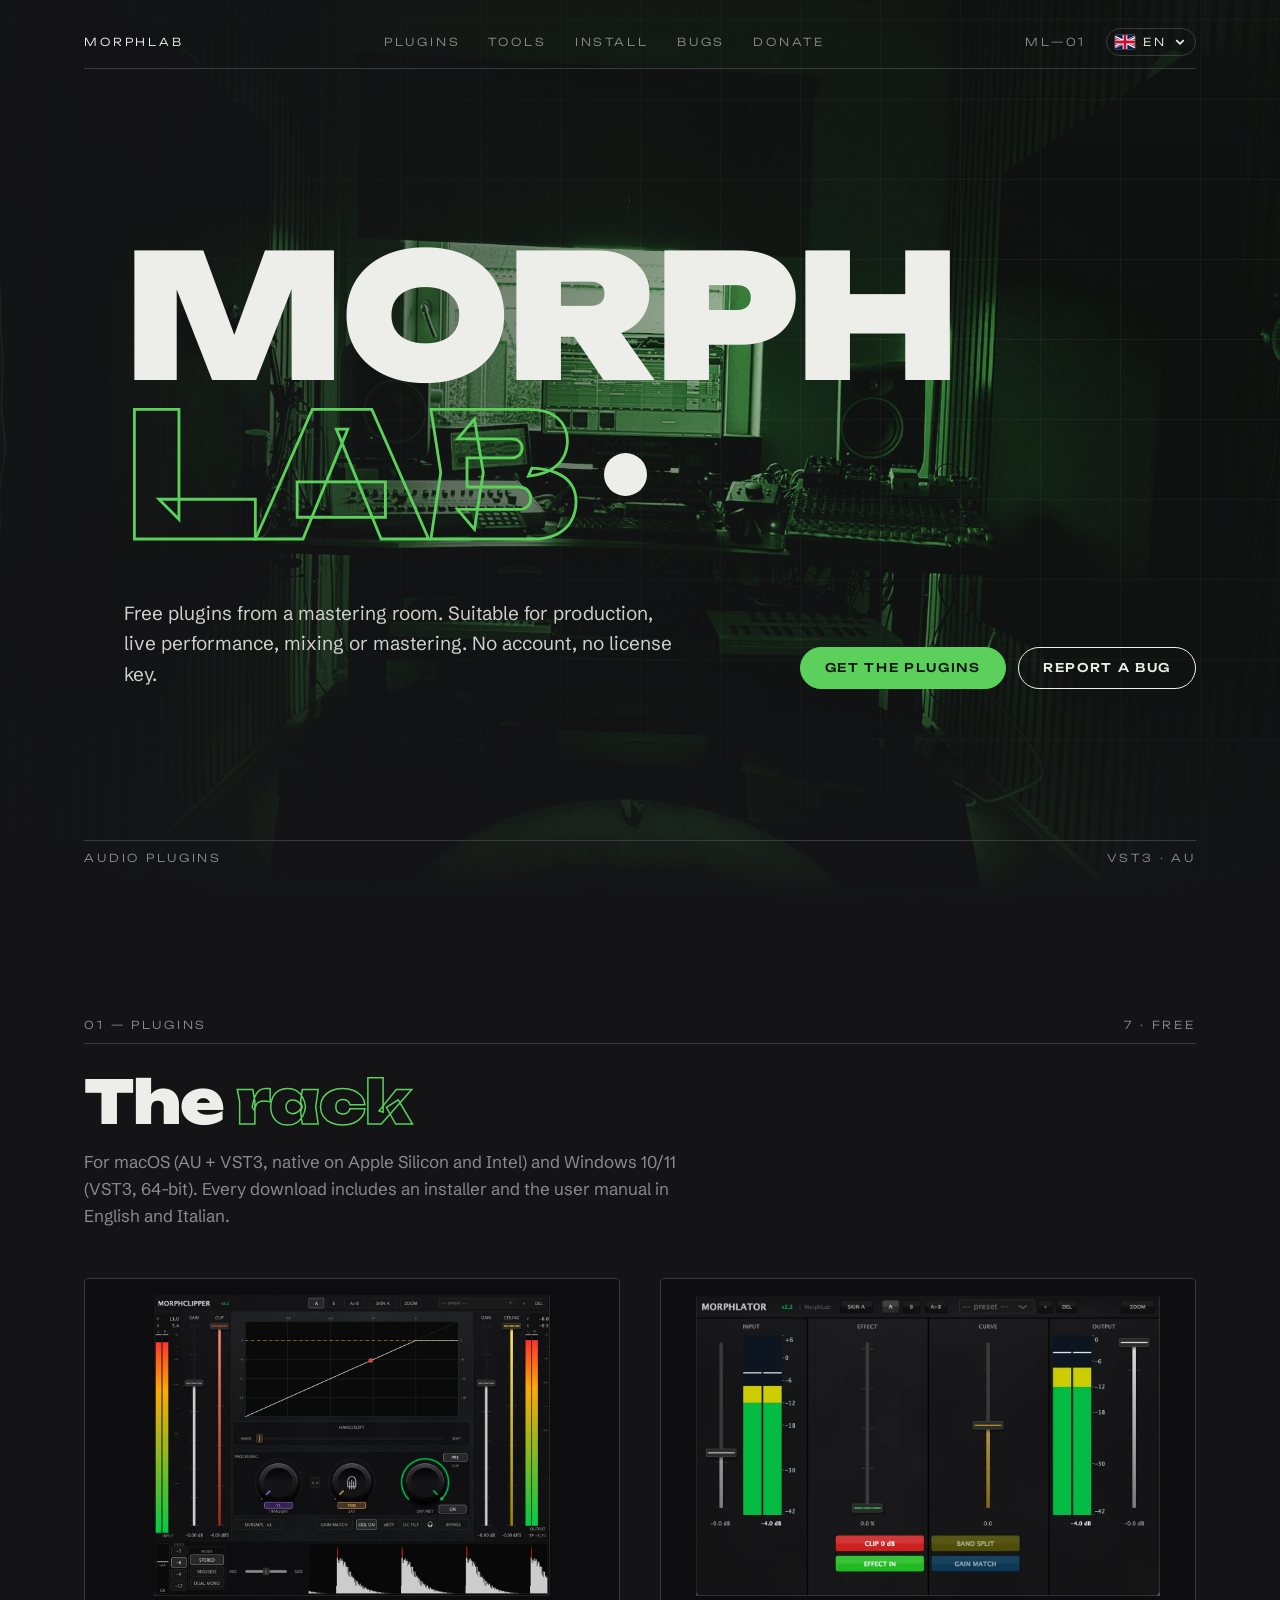
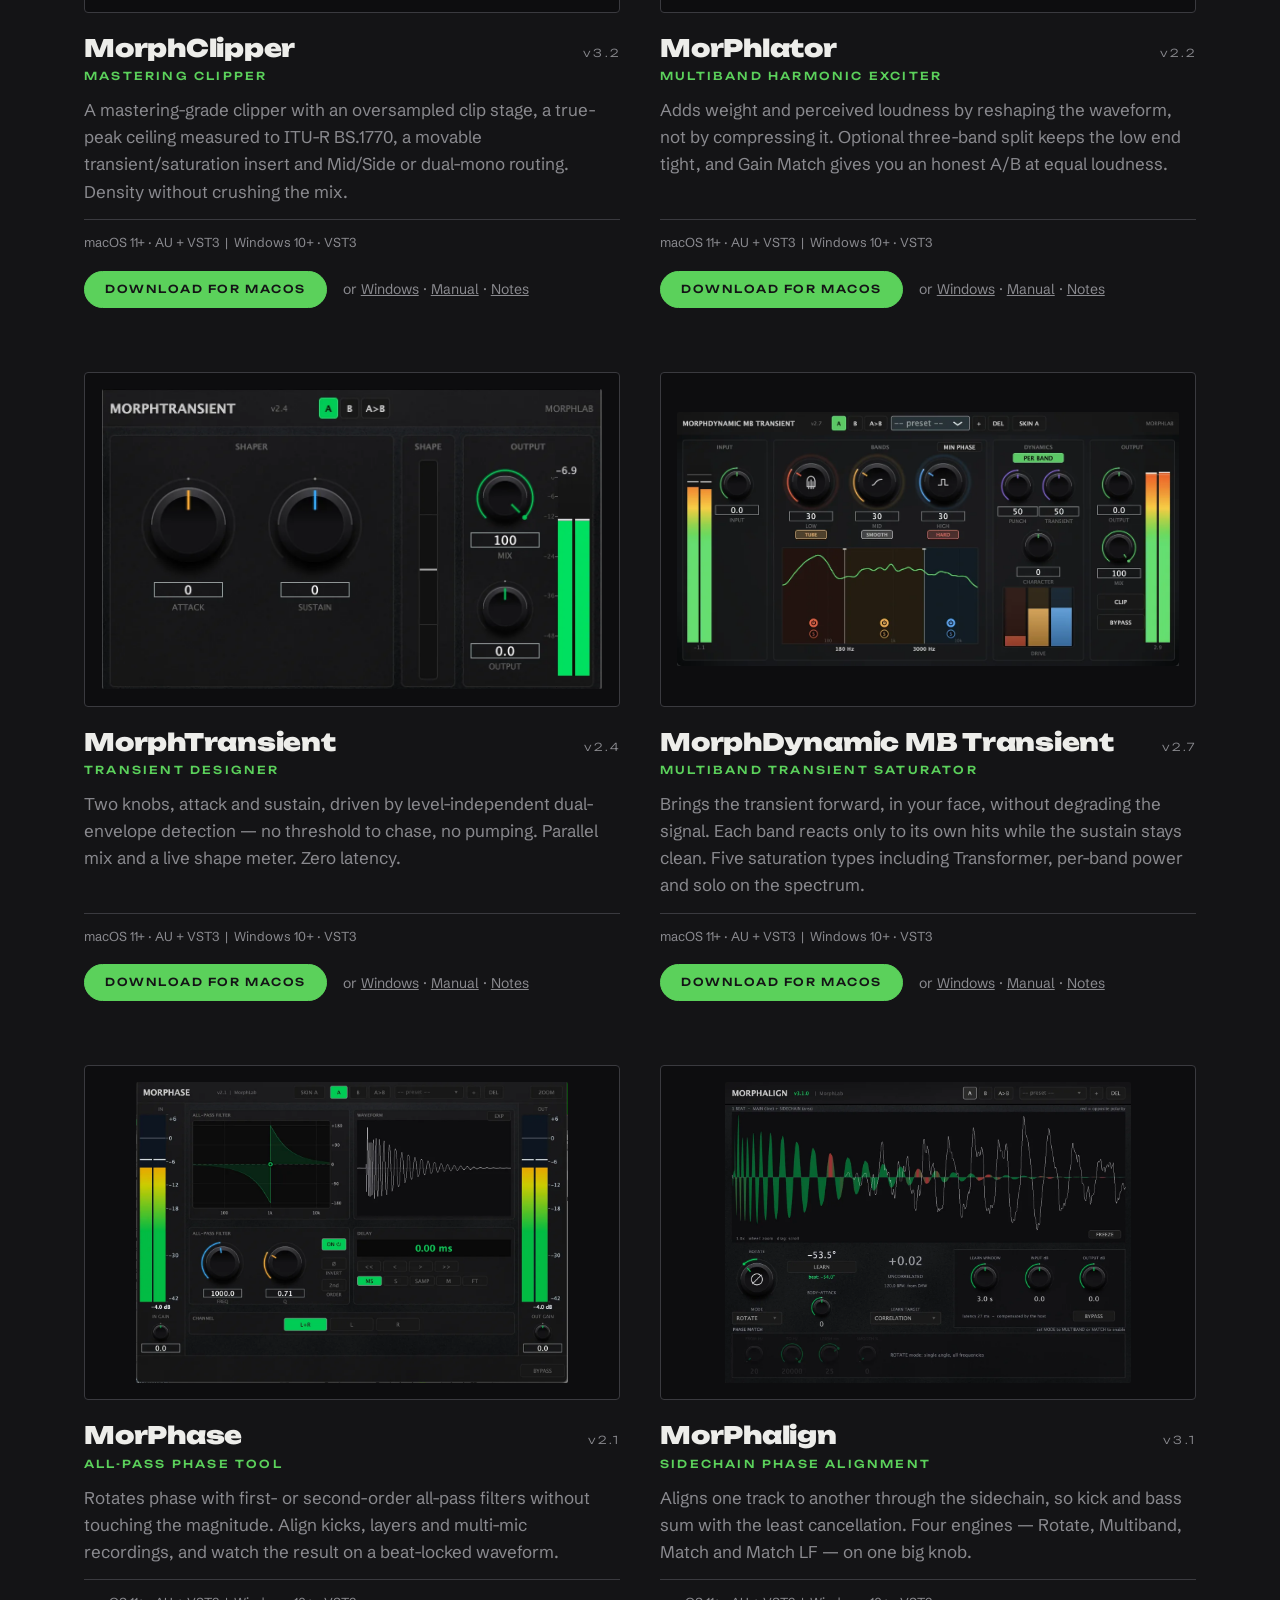
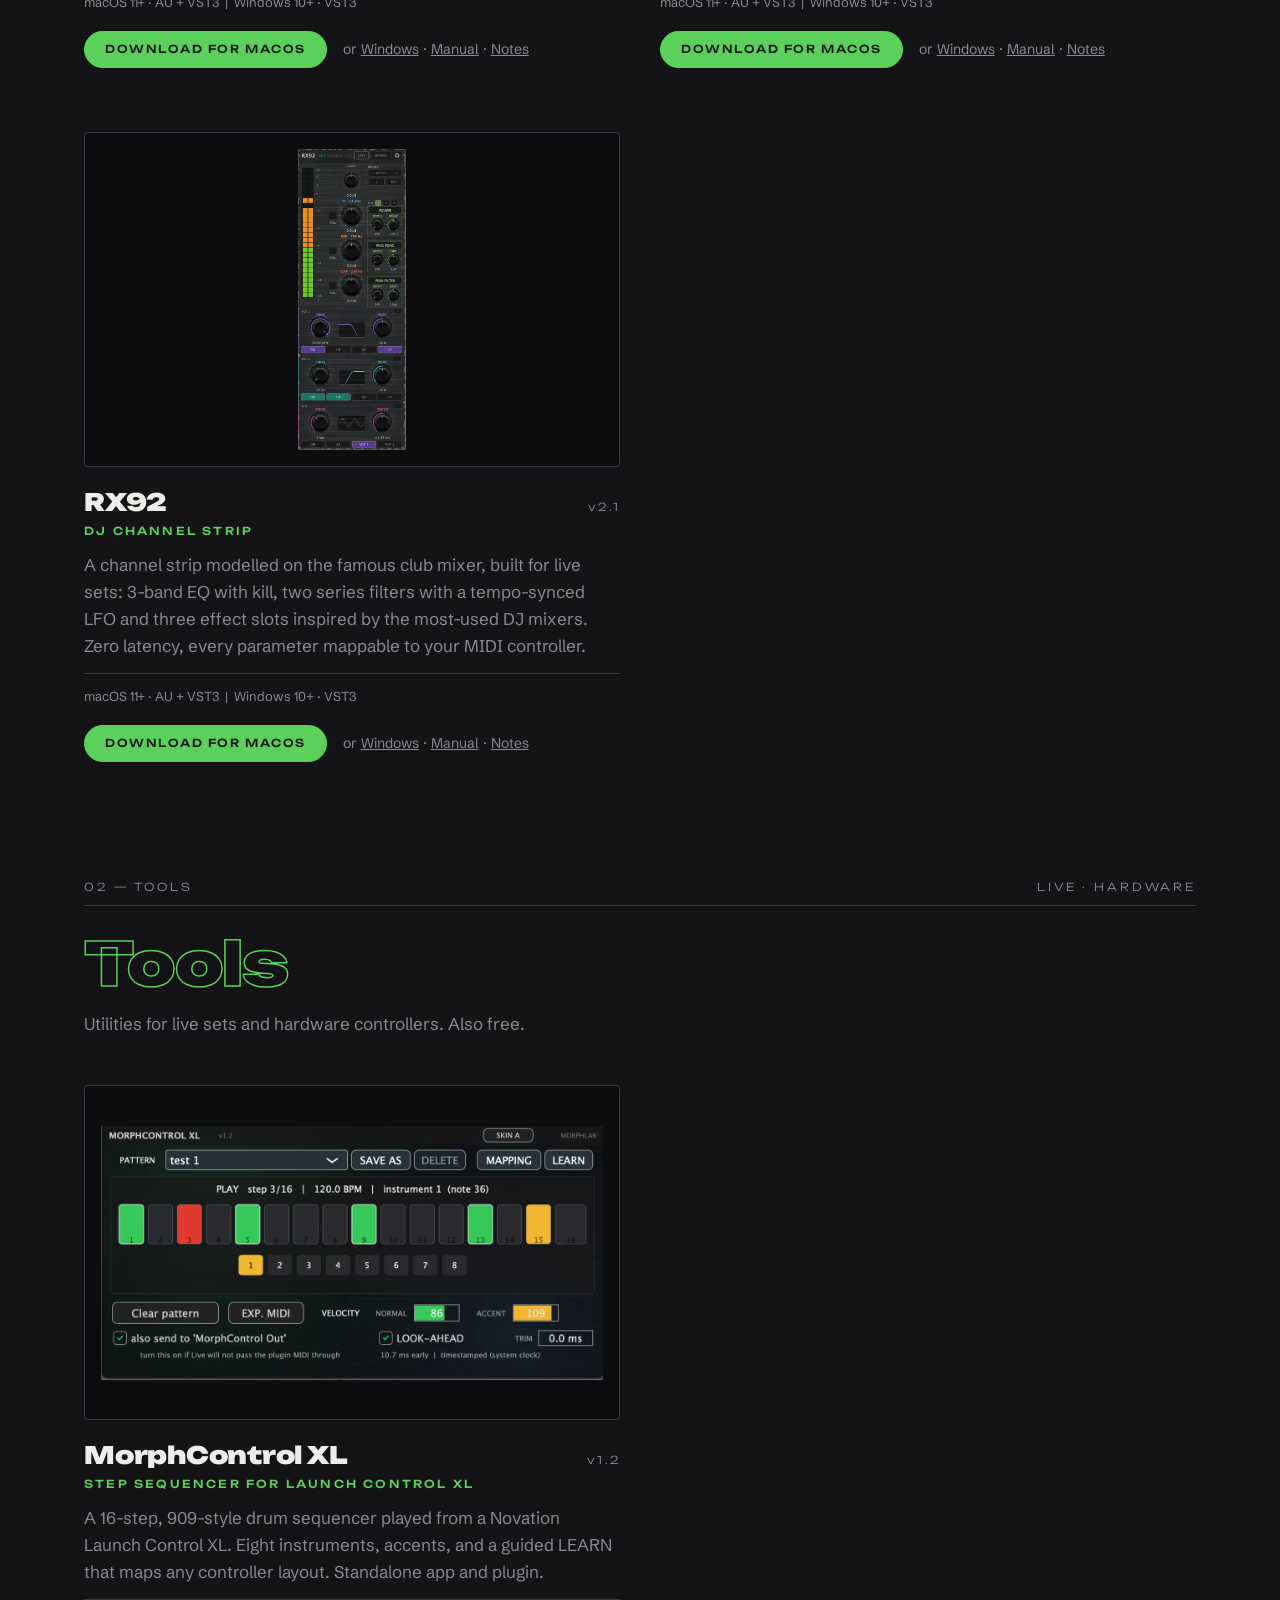
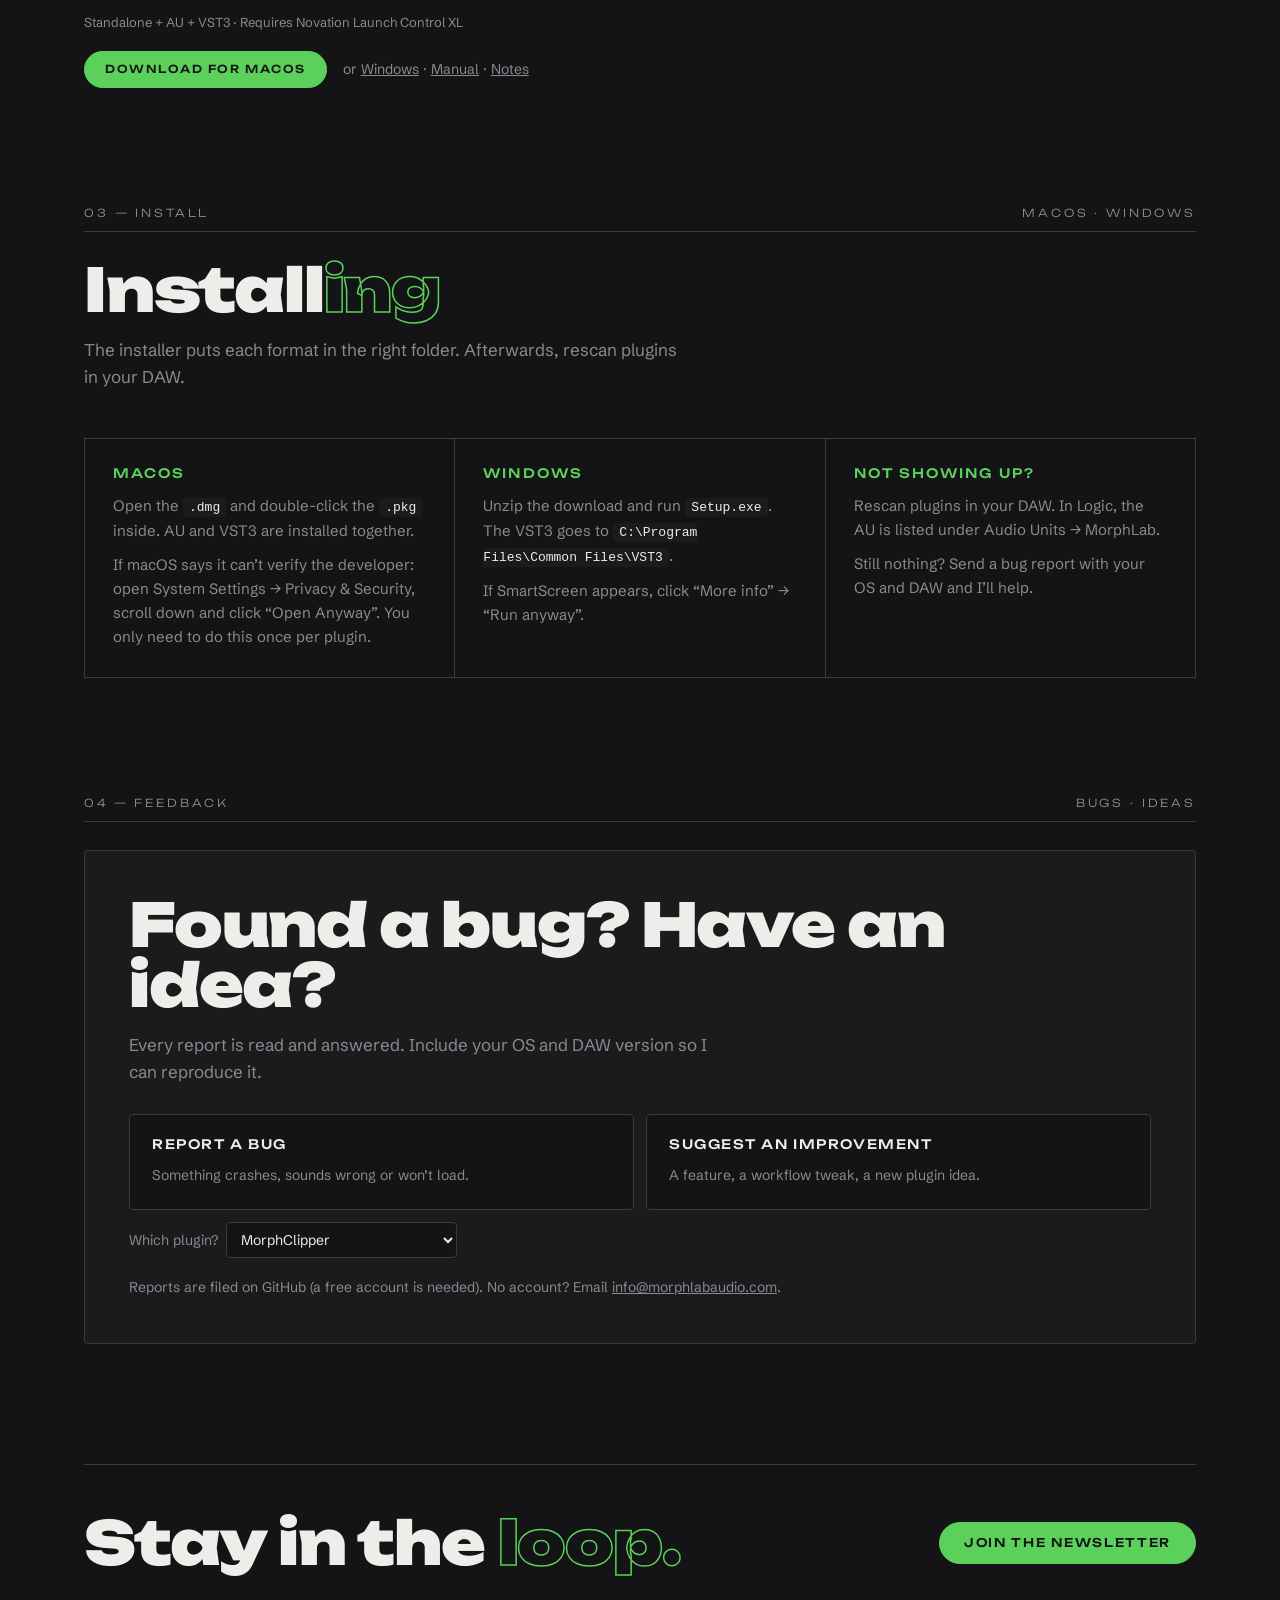
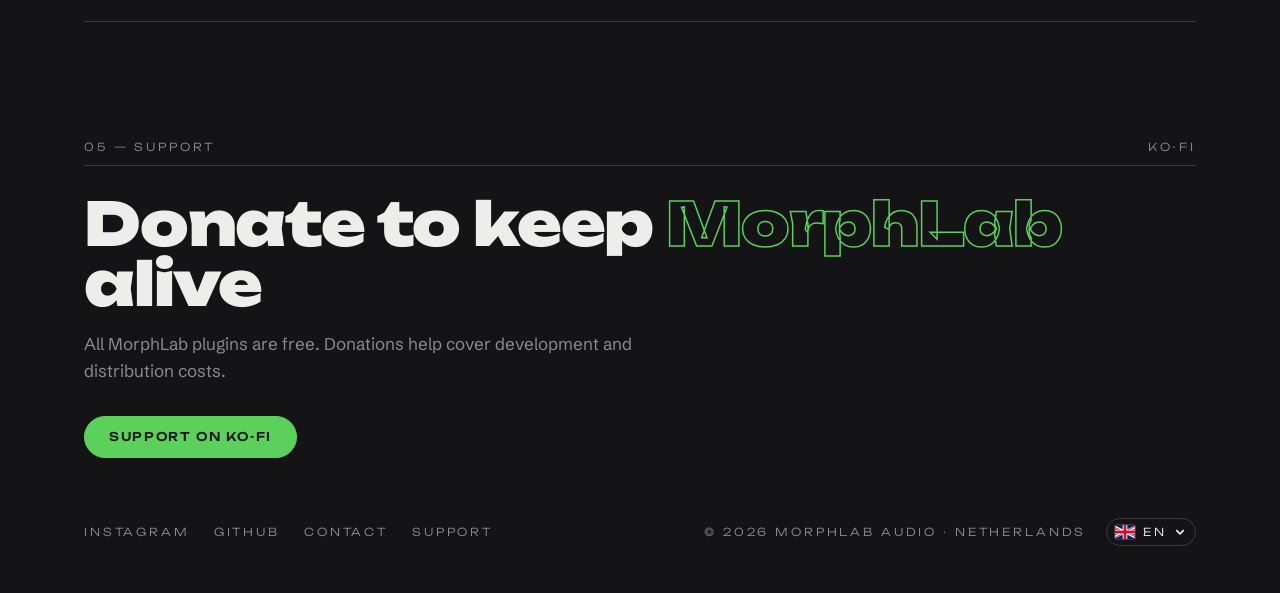
==== index.html @ 020ee9ec "IT: Dona per sostenerci Co-Authored-By: Claude Opus 5.5 <noreply@anthropic.com> Claude-Session: http" ====
<!DOCTYPE html>
<html lang="en">
<head>
<meta charset="utf-8">
<meta name="viewport" content="width=device-width,initial-scale=1">
<title>MorphLab Audio — Free audio plugins</title>
<meta name="description" content="Seven free mixing and mastering plugins for macOS and Windows — clipper, exciter, transient designers, phase tools and a DJ channel strip. AU and VST3, no account needed.">
<meta name="theme-color" content="#141416">
<meta property="og:title" content="MorphLab Audio — Free audio plugins">
<meta property="og:description" content="Free AU and VST3 plugins for macOS and Windows, built in a mastering room.">
<meta property="og:url" content="https://morphlabaudio.com">
<meta property="og:image" content="https://morphlabaudio.com/img/morphclipper.webp">
<link rel="icon" href="data:image/svg+xml,%3Csvg xmlns='http://www.w3.org/2000/svg' viewBox='0 0 32 32'%3E%3Crect width='32' height='32' rx='6' fill='%23141416'/%3E%3Ccircle cx='16' cy='16' r='7' fill='none' stroke='%235BD15B' stroke-width='2.5'/%3E%3Ccircle cx='16' cy='16' r='2.5' fill='%23EDEDEA'/%3E%3C/svg%3E">
<link rel="preconnect" href="https://fonts.googleapis.com">
<link href="https://fonts.googleapis.com/css2?family=Unbounded:wght@300;500;900&family=Schibsted+Grotesk:wght@400;500&display=swap" rel="stylesheet">
<style>
:root{
  --bg:#141416; --bg2:#1B1B1E; --ink:#EDEDEA; --mute:#8A8A8F; --line:#3A3A3F; --green:#5BD15B; --shot:#0D0D0F;
  --disp:"Unbounded",system-ui,sans-serif; --body:"Schibsted Grotesk",system-ui,sans-serif;
}
*{box-sizing:border-box;margin:0;padding:0}
html{scroll-behavior:smooth;background:var(--bg)}
body{background:var(--bg);color:var(--ink);font:400 17px/1.6 var(--body);-webkit-font-smoothing:antialiased}
a{color:inherit}
::selection{background:var(--green);color:var(--bg)}
:focus-visible{outline:2px solid var(--green);outline-offset:3px}
.wrap{max-width:1160px;margin:0 auto;padding:0 24px}
.label{font:300 11px/1 var(--disp);letter-spacing:.26em;text-transform:uppercase;color:var(--mute)}

/* ---------- HERO ---------- */
.hero{position:relative;min-height:100svh;display:flex;flex-direction:column;overflow:hidden;isolation:isolate}
.hero .photo{position:absolute;inset:0;z-index:-3;background:#0E120E url(img/hero.jpg) center/cover no-repeat;}
.hero .tint{display:none}
.hero .photo{background-position:62% 40%}
.hero .fade{position:absolute;inset:0;z-index:-1;
  background:
    linear-gradient(180deg,rgba(20,20,22,.4) 0%,rgba(20,20,22,.05) 35%,rgba(20,20,22,.45) 78%,var(--bg) 100%),
    linear-gradient(90deg,rgba(20,20,22,.8) 0%,rgba(20,20,22,.4) 45%,rgba(20,20,22,0) 80%),
    repeating-linear-gradient(90deg,rgba(237,237,234,.05) 0 1px,transparent 1px 80px),
    repeating-linear-gradient(0deg,rgba(237,237,234,.05) 0 1px,transparent 1px 80px)}
.hero .wrap{width:100%;flex:1;display:flex;flex-direction:column;justify-content:space-between;padding-top:28px;padding-bottom:36px}
.strip{display:flex;justify-content:space-between;align-items:center;gap:16px;border-bottom:1px solid var(--line);padding-bottom:12px}
.strip.bottom{border-bottom:0;border-top:1px solid var(--line);padding:12px 0 0}
.strip nav{display:flex;gap:28px}
.strip nav a{text-decoration:none}
.strip nav a:hover{color:var(--green)}
.strip .brand{color:var(--ink);text-decoration:none}
.wordmark{font:900 clamp(64px,13.5vw,176px)/.92 var(--disp);letter-spacing:-.02em;padding-left:clamp(0px,3.5vw,40px);margin:56px 0 0}
.wordmark .row{display:flex;align-items:center;gap:clamp(12px,2.2vw,26px)}
.wordmark .lab{color:transparent;-webkit-text-stroke:clamp(1.5px,.22vw,3px) var(--green)}
.wordmark .dot{width:clamp(20px,3.4vw,46px);height:clamp(20px,3.4vw,46px);border-radius:50%;background:var(--ink);flex:none}
.pitch{display:flex;justify-content:space-between;align-items:flex-end;gap:32px;flex-wrap:wrap;margin:44px 0 40px;padding-left:clamp(0px,3.5vw,40px)}
.pitch p{max-width:46ch;font-size:19px;color:#CFCFCB}
.actions{display:flex;gap:12px;flex-wrap:wrap}
.btn{display:inline-block;padding:14px 24px;border-radius:999px;font:500 12px/1 var(--disp);letter-spacing:.14em;text-transform:uppercase;text-decoration:none;border:1.5px solid var(--ink);color:var(--ink);background:none;cursor:pointer;white-space:nowrap;transition:background .15s,color .15s,border-color .15s}
.btn.solid{background:var(--green);border-color:var(--green);color:var(--bg)}
.btn:hover{background:var(--ink);border-color:var(--ink);color:var(--bg)}

/* ---------- SECTIONS ---------- */
section{padding:120px 0 0}
.shead{display:flex;justify-content:space-between;align-items:baseline;border-bottom:1px solid var(--line);padding-bottom:12px;margin-bottom:28px}
h2{font:900 clamp(34px,5vw,60px)/1 var(--disp);letter-spacing:-.02em;margin-bottom:16px}
h2 .o{color:transparent;-webkit-text-stroke:1.5px var(--green)}
.lede{color:var(--mute);max-width:60ch;margin-bottom:48px}

.grid{display:grid;grid-template-columns:repeat(2,1fr);gap:64px 40px}
.card{display:flex;flex-direction:column}
.shot{background:var(--shot);border:1px solid var(--line);border-radius:4px;aspect-ratio:16/10;display:flex;align-items:center;justify-content:center;overflow:hidden;padding:16px;transition:border-color .2s}
.card:hover .shot{border-color:var(--green)}
.shot img{max-width:100%;max-height:100%;object-fit:contain;display:block;border-radius:2px}
.shot{cursor:zoom-in}

/* full-size screenshot viewer: the page stays visible, blurred, behind the plugin */
.lb{position:fixed;inset:0;z-index:100;display:flex;align-items:center;justify-content:center;padding:56px 24px 24px;overflow:auto;
  background:rgba(20,20,22,.45);-webkit-backdrop-filter:blur(14px);backdrop-filter:blur(14px);opacity:0;transition:opacity .25s;cursor:zoom-out}
.lb.on{opacity:1}
.lb img{display:block;width:0;height:auto;border-radius:4px;
  filter:drop-shadow(0 30px 60px rgba(0,0,0,.6));transform:scale(.97);transition:transform .3s cubic-bezier(.2,.8,.2,1)}
.lb.on img{transform:none}
.lb.native{display:block;padding:56px 24px 24px}
.lb.native img{margin:0 auto}
.lb-close{position:fixed;top:14px;right:16px;z-index:101;width:40px;height:40px;border-radius:50%;border:1.5px solid var(--ink);background:rgba(20,20,22,.6);color:var(--ink);font:300 22px/1 var(--disp);cursor:pointer}
.lb-close:hover{border-color:var(--green);color:var(--green)}
.card .head{display:flex;align-items:baseline;justify-content:space-between;gap:12px;margin-top:22px}
.card h3{font:900 24px/1.1 var(--disp);letter-spacing:-.01em}
.ver{font:300 11px/1 var(--disp);letter-spacing:.2em;color:var(--mute)}
.tag{font:500 11px/1 var(--disp);letter-spacing:.2em;text-transform:uppercase;color:var(--green);margin-top:10px}
.card p{color:var(--mute);margin-top:14px;max-width:54ch;flex:1}
.formats{font-size:13px;color:var(--mute);margin-top:14px;padding-top:12px;border-top:1px solid var(--line)}
.dl{display:flex;align-items:center;gap:16px;flex-wrap:wrap;margin-top:18px}
.dl .btn{padding:12px 20px;font-size:11px}
.alt{font-size:14px;color:var(--mute)}
.alt a{color:var(--mute)}
.alt a:hover{color:var(--green)}

.steps{display:grid;grid-template-columns:repeat(3,1fr);gap:1px;background:var(--line);border:1px solid var(--line)}
.steps>div{background:var(--bg);padding:28px}
.steps b{display:block;font:500 13px/1 var(--disp);letter-spacing:.16em;text-transform:uppercase;margin-bottom:14px;color:var(--green)}
.steps p{color:var(--mute);font-size:15px}
.steps p+p{margin-top:10px}
.steps code{font-size:13px;background:var(--bg2);color:var(--ink);padding:2px 6px;border-radius:3px}

.panel{background:var(--bg2);border:1px solid var(--line);border-radius:4px;padding:44px}
.panel .lede{margin-bottom:28px}
.fb{display:grid;grid-template-columns:1fr 1fr;gap:12px}
.fb a{display:block;padding:22px;border:1px solid var(--line);border-radius:4px;text-decoration:none;background:var(--bg)}
.fb a:hover{border-color:var(--green)}
.fb b{display:block;font:500 13px/1.2 var(--disp);letter-spacing:.12em;text-transform:uppercase;margin-bottom:8px}
.fb span{font-size:14px;color:var(--mute)}
.fb label{grid-column:1/-1;font-size:14px;color:var(--mute)}
.fb select{margin-left:8px;padding:7px 10px;border-radius:4px;border:1px solid var(--line);background:var(--bg);color:var(--ink);font:inherit}
.note{font-size:14px;color:var(--mute);margin-top:18px}
.note a:hover{color:var(--green)}

.news{display:flex;justify-content:space-between;align-items:center;gap:32px;flex-wrap:wrap;border-top:1px solid var(--line);border-bottom:1px solid var(--line);padding:48px 0}
.news h2{margin:0;max-width:14ch}

.support{display:flex;justify-content:space-between;align-items:center;gap:32px;flex-wrap:wrap}
.support .lede{margin:0}

/* thank-you popup after the first download */
.tip{position:fixed;inset:0;z-index:100;display:flex;align-items:center;justify-content:center;padding:24px;
  background:rgba(20,20,22,.45);-webkit-backdrop-filter:blur(14px);backdrop-filter:blur(14px);opacity:0;transition:opacity .25s}
.tip.on{opacity:1}
.tip .box{position:relative;max-width:460px;width:100%;background:var(--bg2);border:1px solid var(--line);border-radius:4px;padding:40px 32px 32px;
  transform:translateY(8px);transition:transform .3s cubic-bezier(.2,.8,.2,1)}
.tip.on .box{transform:none}
.tip h3{font:900 26px/1.1 var(--disp);letter-spacing:-.01em;margin:14px 0 14px}
.tip h3 .o{color:transparent;-webkit-text-stroke:1.2px var(--green)}
.tip p{color:var(--mute);margin-bottom:26px}
.tip .actions{align-items:center}
.tip .later{background:none;border:0;color:var(--mute);font:inherit;font-size:14px;cursor:pointer;text-decoration:underline;padding:8px}
.tip .later:hover{color:var(--green)}
.tip .lb-close{position:absolute;top:12px;right:12px;width:34px;height:34px;font-size:19px}

/* language picker: flags are inline SVG because Windows renders flag emoji as plain letters */
.strip .right{display:flex;align-items:center;gap:20px}
.lang{position:relative;display:inline-block}
.lang-btn{display:flex;align-items:center;gap:8px;background:none;border:1px solid var(--line);border-radius:999px;padding:6px 10px 6px 8px;color:var(--ink);font:inherit;letter-spacing:inherit;text-transform:inherit;cursor:pointer;transition:border-color .15s}
.lang-btn:hover,.lang.open .lang-btn{border-color:var(--green)}
.lang-btn .chev{width:10px;height:10px;fill:none;stroke:currentColor;stroke-width:1.4;transition:transform .15s}
.lang.open .chev{transform:rotate(180deg)}
.flag{width:20px;height:14px;border-radius:2px;flex:none;display:block;box-shadow:0 0 0 1px rgba(237,237,234,.18)}
.lang-menu{position:absolute;right:0;top:calc(100% + 8px);z-index:50;min-width:180px;list-style:none;background:var(--bg2);border:1px solid var(--line);border-radius:4px;padding:6px;
  box-shadow:0 18px 40px rgba(0,0,0,.5);opacity:0;visibility:hidden;transform:translateY(-4px);transition:opacity .15s,transform .15s,visibility .15s}
.lang.up .lang-menu{top:auto;bottom:calc(100% + 8px);transform:translateY(4px)}
.lang.open .lang-menu{opacity:1;visibility:visible;transform:none}
.lang-menu button{display:flex;align-items:center;gap:12px;width:100%;background:none;border:0;border-radius:3px;padding:10px;color:var(--ink);font:inherit;letter-spacing:inherit;text-transform:inherit;cursor:pointer;text-align:left}
.lang-menu button:hover{background:var(--bg)}
.lang-menu button[aria-selected="true"]{color:var(--green)}
.foot-r{display:flex;align-items:center;gap:20px;flex-wrap:wrap}

footer{display:flex;justify-content:space-between;align-items:center;flex-wrap:wrap;gap:16px;padding:60px 0 48px;line-height:1.6}
footer div:first-child{display:flex;flex-wrap:wrap;gap:12px 24px}
footer a{text-decoration:none}
footer a:hover{color:var(--green)}

@media (max-width:860px){
  .strip nav{display:none}
  .grid{grid-template-columns:1fr;gap:56px}
  .steps{grid-template-columns:1fr}
  .fb{grid-template-columns:1fr}
  .panel{padding:24px}
  section{padding-top:88px}
  .pitch p{font-size:17px}
  .hero .fade{background-color:rgba(20,20,22,.32)}
  .wordmark .lab{-webkit-text-stroke-width:2px}
}
@media (max-width:480px){.btn{white-space:normal;text-align:center;line-height:1.3}}
@media (prefers-reduced-motion:reduce){html{scroll-behavior:auto}*{transition:none!important}}
</style>
</head>
<body>

<header class="hero">
  <div class="photo" role="img" aria-label="MorphLab studio"></div><div class="tint"></div><div class="fade"></div>
  <div class="wrap">
    <div class="strip label">
      <a class="brand" href="#">MorphLab</a>
      <nav><a href="#plugins" data-i18n="nav.plugins">Plugins</a><a href="#tools" data-i18n="nav.tools">Tools</a><a href="#install" data-i18n="nav.install">Install</a><a href="#feedback" data-i18n="nav.bugs">Bugs</a><a href="#support" data-i18n="nav.donate">Donate</a></nav>
      <span class="right"><span>ML—01</span><span class="lang" data-lang-picker></span></span>
    </div>
    <div>
      <h1 class="wordmark" aria-label="MorphLab">
        <div class="row">MORPH</div>
        <div class="row"><span class="lab">LAB</span><span class="dot"></span></div>
      </h1>
      <div class="pitch">
        <p data-i18n="hero.pitch">Free plugins from a mastering room. Suitable for production, live performance, mixing or mastering. No account, no license key.</p>
        <div class="actions">
          <a class="btn solid" href="#plugins" data-i18n="hero.get">Get the plugins</a>
          <a class="btn" href="#feedback" data-i18n="hero.report">Report a bug</a>
        </div>
      </div>
    </div>
    <div class="strip bottom label"><span data-i18n="hero.audio">Audio plugins</span><span>VST3 · AU</span></div>
  </div>
</header>

<div class="wrap">

<section id="plugins">
  <div class="shead label"><span data-i18n="s1.label">01 — Plugins</span><span data-i18n="s1.right">7 · Free</span></div>
  <h2 data-i18n="s1.h">The <span class="o">rack</span></h2>
  <p class="lede" data-i18n="s1.lede">For macOS (AU + VST3, native on Apple Silicon and Intel) and Windows 10/11 (VST3, 64-bit). Every download includes an installer and the user manual in English and Italian.</p>
  <div class="grid" id="grid-plugins"></div>
</section>

<section id="tools">
  <div class="shead label"><span data-i18n="s2.label">02 — Tools</span><span>Live · Hardware</span></div>
  <h2 data-i18n="s2.h"><span class="o">Tools</span></h2>
  <p class="lede" data-i18n="s2.lede">Utilities for live sets and hardware controllers. Also free.</p>
  <div class="grid" id="grid-tools"></div>
</section>
<section id="install">
  <div class="shead label"><span data-i18n="s3.label">03 — Install</span><span>macOS · Windows</span></div>
  <h2 data-i18n="s3.h">Install<span class="o">ing</span></h2>
  <p class="lede" data-i18n="s3.lede">The installer puts each format in the right folder. Afterwards, rescan plugins in your DAW.</p>
  <div class="steps">
    <div><b>macOS</b>
      <p data-i18n="s3.mac1">Open the <code>.dmg</code> and double-click the <code>.pkg</code> inside. AU and VST3 are installed together.</p>
      <p data-i18n="s3.mac2">If macOS says it can’t verify the developer: open System Settings → Privacy &amp; Security, scroll down and click “Open Anyway”. You only need to do this once per plugin.</p></div>
    <div><b>Windows</b>
      <p data-i18n="s3.win1">Unzip the download and run <code>Setup.exe</code>. The VST3 goes to <code>C:\Program Files\Common Files\VST3</code>.</p>
      <p data-i18n="s3.win2">If SmartScreen appears, click “More info” → “Run anyway”.</p></div>
    <div><b data-i18n="s3.miss">Not showing up?</b>
      <p data-i18n="s3.miss1">Rescan plugins in your DAW. In Logic, the AU is listed under Audio Units → MorphLab.</p>
      <p data-i18n="s3.miss2">Still nothing? Send a bug report with your OS and DAW and I’ll help.</p></div>
  </div>
</section>

<section id="feedback">
  <div class="shead label"><span data-i18n="s4.label">04 — Feedback</span><span data-i18n="s4.right">Bugs · Ideas</span></div>
  <div class="panel">
    <h2 data-i18n="s4.h">Found a bug? Have an idea?</h2>
    <p class="lede" data-i18n="s4.lede">Every report is read and answered. Include your OS and DAW version so I can reproduce it.</p>
    <div class="fb" id="fb"></div>
    <p class="note" data-i18n="s4.note">Reports are filed on GitHub (a free account is needed). No account? Email <a href="mailto:info@morphlabaudio.com">info@morphlabaudio.com</a>.</p>
  </div>
</section>

<section id="news">
  <div class="news">
    <h2 data-i18n="news.h">Stay in the <span class="o">loop.</span></h2>
    <a class="btn solid" href="mailto:info@morphlabaudio.com?subject=Newsletter" id="subscribe" data-i18n="news.btn">Join the newsletter</a>
  </div>
</section>

<section id="support">
  <div class="shead label"><span data-i18n="s5.label">05 — Support</span><span>Ko-fi</span></div>
  <div class="support">
    <div>
      <h2 data-i18n="s5.h">Donate to keep <span class="o">MorphLab</span> alive</h2>
      <p class="lede" data-i18n="s5.lede">All MorphLab plugins are free. Donations help cover development and distribution costs.</p>
    </div>
    <a class="btn solid kofi" href="https://ko-fi.com/morphlabaudio" target="_blank" rel="noopener" data-i18n="kofi.btn">Support on Ko-fi</a>
  </div>
</section>

<footer class="label">
  <div><a href="https://www.instagram.com/morpheus_909" target="_blank" rel="noopener">Instagram</a><a href="https://github.com/morphlabaudio" target="_blank" rel="noopener">GitHub</a><a href="mailto:info@morphlabaudio.com" data-i18n="foot.contact">Contact</a><a href="https://ko-fi.com/morphlabaudio" target="_blank" rel="noopener" data-i18n="foot.support">Support</a></div>
  <div class="foot-r"><span>© <span id="yr"></span> MorphLab Audio · <span data-i18n="foot.country">Netherlands</span></span><span class="lang up" data-lang-picker></span></div>
</footer>

</div>
<script>
/* ================= EDIT HERE =================
   One entry per product. To publish an update:
   1. create a GitHub release with tag  <id>-v<version>  (e.g. morphclipper-v3.3)
   2. attach  <file>-mac.dmg  <file>-win.zip  <file>-manual.pdf
   3. change "version" below and push.                                   */
const REPO = "morphlabaudio/morphlabaudio-site";
const KOFI = "https://ko-fi.com/morphlabaudio";
const PRODUCTS = [
  { id:"morphclipper", file:"MorphClipper", name:"MorphClipper", version:"3.2", group:"plugins",
    tag:"Mastering clipper",
    text:"A mastering-grade clipper with an oversampled clip stage, a true-peak ceiling measured to ITU-R BS.1770, a movable transient/saturation insert and Mid/Side or dual-mono routing. Density without crushing the mix." },
  { id:"morphlator", file:"MorPhlator", name:"MorPhlator", version:"2.2", group:"plugins",
    tag:"Multiband harmonic exciter",
    text:"Adds weight and perceived loudness by reshaping the waveform, not by compressing it. Optional three-band split keeps the low end tight, and Gain Match gives you an honest A/B at equal loudness." },
  { id:"morphtransient", file:"MorphTransient", name:"MorphTransient", version:"2.4", group:"plugins",
    tag:"Transient designer",
    text:"Two knobs, attack and sustain, driven by level-independent dual-envelope detection — no threshold to chase, no pumping. Parallel mix and a live shape meter. Zero latency." },
  { id:"morphdynamic", file:"MorphDynamic-MB-Transient", name:"MorphDynamic MB Transient", version:"2.7", group:"plugins",
    tag:"Multiband transient saturator",
    text:"Brings the transient forward, in your face, without degrading the signal. Each band reacts only to its own hits while the sustain stays clean. Five saturation types including Transformer, per-band power and solo on the spectrum." },
  { id:"morphase", file:"MorPhase", name:"MorPhase", version:"2.1", group:"plugins",
    tag:"All-pass phase tool",
    text:"Rotates phase with first- or second-order all-pass filters without touching the magnitude. Align kicks, layers and multi-mic recordings, and watch the result on a beat-locked waveform." },
  { id:"morphalign", file:"MorPhalign", name:"MorPhalign", version:"3.1", group:"plugins",
    tag:"Sidechain phase alignment",
    text:"Aligns one track to another through the sidechain, so kick and bass sum with the least cancellation. Four engines — Rotate, Multiband, Match and Match LF — on one big knob." },
  { id:"rx92", file:"RX92", name:"RX92", version:"2.1", group:"plugins",
    tag:"DJ channel strip",
    text:"A channel strip modelled on the famous club mixer, built for live sets: 3-band EQ with kill, two series filters with a tempo-synced LFO and three effect slots inspired by the most-used DJ mixers. Zero latency, every parameter mappable to your MIDI controller." },
  { id:"morphcontrolxl", file:"MorphControl-XL", name:"MorphControl XL", version:"1.2", group:"tools",
    tag:"Step sequencer for Launch Control XL",
    text:"A 16-step, 909-style drum sequencer played from a Novation Launch Control XL. Eight instruments, accents, and a guided LEARN that maps any controller layout. Standalone app and plugin.",
    formats:"Standalone + AU + VST3 · Requires Novation Launch Control XL" }
];
/* ================= TRANSLATIONS =================
   English is the text in the HTML and in PRODUCTS above; these are the other languages.
   A missing key falls back to English. Product cards use "<id>.tag" and "<id>.text".  */
const LANGS = [
  { code:"en", name:"English" },
  { code:"it", name:"Italiano" },
  { code:"nl", name:"Nederlands" },
  { code:"fr", name:"Français" }
];
const I18N = {
  it: {
    "title":"MorphLab Audio — Plugin audio gratuiti",
    "nav.plugins":"Plugin", "nav.tools":"Strumenti", "nav.install":"Installazione", "nav.bugs":"Bug", "nav.donate":"Dona",
    "hero.pitch":"Plugin gratuiti nati in uno studio di mastering. Per produzione, live, mix o mastering. Nessun account, nessuna chiave di licenza.",
    "hero.get":"Scarica i plugin", "hero.report":"Segnala un bug", "hero.audio":"Plugin audio",
    "s1.label":"01 — Plugin", "s1.right":"7 · Gratis", "s1.h":'Il <span class="o">rack</span>',
    "s1.lede":"Per macOS (AU + VST3, nativi su Apple Silicon e Intel) e Windows 10/11 (VST3, 64 bit). Ogni download include l’installer e il manuale utente in inglese e italiano.",
    "s2.label":"02 — Strumenti", "s2.h":'<span class="o">Strumenti</span>',
    "s2.lede":"Utility per i live set e i controller hardware. Anche queste gratis.",
    "s3.label":"03 — Installazione", "s3.h":'Install<span class="o">azione</span>',
    "s3.lede":"L’installer mette ogni formato nella cartella giusta. Poi rifai la scansione dei plugin nella tua DAW.",
    "s3.mac1":"Apri il <code>.dmg</code> e fai doppio clic sul <code>.pkg</code> che contiene. AU e VST3 si installano insieme.",
    "s3.mac2":"Se macOS dice che non può verificare lo sviluppatore: apri Impostazioni di Sistema → Privacy e sicurezza, scorri in basso e clicca “Apri comunque”. Basta farlo una volta per plugin.",
    "s3.win1":"Estrai lo zip e avvia <code>Setup.exe</code>. Il VST3 va in <code>C:\\Program Files\\Common Files\\VST3</code>.",
    "s3.win2":"Se compare SmartScreen, clicca “Ulteriori informazioni” → “Esegui comunque”.",
    "s3.miss":"Non compare?",
    "s3.miss1":"Rifai la scansione dei plugin nella DAW. In Logic l’AU si trova in Audio Units → MorphLab.",
    "s3.miss2":"Ancora niente? Manda una segnalazione indicando sistema operativo e DAW e ti aiuto.",
    "s4.label":"04 — Feedback", "s4.right":"Bug · Idee", "s4.h":"Trovato un bug? Hai un’idea?",
    "s4.lede":"Ogni segnalazione viene letta e riceve risposta. Indica sistema operativo e versione della DAW, così posso riprodurre il problema.",
    "s4.note":'Le segnalazioni si fanno su GitHub (serve un account gratuito). Niente account? Scrivi a <a href="mailto:info@morphlabaudio.com">info@morphlabaudio.com</a>.',
    "fb.bug":"Segnala un bug", "fb.bugText":"Qualcosa va in crash, suona male o non si carica.",
    "fb.idea":"Suggerisci un miglioramento", "fb.ideaText":"Una funzione, un ritocco al flusso di lavoro, l’idea per un nuovo plugin.",
    "fb.which":"Quale plugin?",
    "news.h":'Rimani sul <span class="o">pezzo.</span>', "news.btn":"Iscriviti alla newsletter",
    "s5.label":"05 — Sostegno", "s5.h":'Dona per <span class="o">sostenerci</span>',
    "s5.lede":"Tutti i plugin MorphLab sono gratuiti. Le donazioni aiutano a coprire i costi di sviluppo e distribuzione.",
    "kofi.btn":"Sostieni su Ko-fi",
    "foot.contact":"Contatti", "foot.support":"Sostieni", "foot.country":"Paesi Bassi",
    "card.download":"Scarica per {os}", "card.or":"o", "card.manual":"Manuale", "card.notes":"Note",
    "card.view":"Apri {name} a grandezza intera", "card.alt":"Interfaccia di {name}",
    "tip.started":"Download avviato", "tip.enjoy":'Buon lavoro con <span class="o">{name}</span>',
    "tip.text":"Tutti i plugin MorphLab sono gratuiti. Se ti è utile, valuta di sostenere il progetto: le donazioni aiutano a coprire i costi di sviluppo e distribuzione.",
    "tip.later":"Magari più tardi", "close":"Chiudi", "lang":"Lingua",
    "morphclipper.tag":"Clipper da mastering",
    "morphclipper.text":"Un clipper di livello mastering con stadio di clip in oversampling, ceiling true-peak misurato secondo ITU-R BS.1770, un insert transient/saturazione spostabile e routing Mid/Side o dual-mono. Densità senza schiacciare il mix.",
    "morphlator.tag":"Exciter armonico multibanda",
    "morphlator.text":"Aggiunge peso e loudness percepita rimodellando la forma d’onda, non comprimendola. La divisione opzionale in tre bande tiene il basso compatto, e Gain Match ti dà un A/B onesto a pari loudness.",
    "morphtransient.text":"Due manopole, attack e sustain, guidate da una rilevazione a doppio inviluppo indipendente dal livello: nessuna soglia da inseguire, nessun pumping. Mix parallelo e meter della forma in tempo reale. Latenza zero.",
    "morphdynamic.tag":"Saturatore multibanda sui transienti",
    "morphdynamic.text":"Porta il transiente in avanti, in faccia, senza degradare il segnale. Ogni banda reagisce solo ai propri colpi mentre il sustain resta pulito. Cinque tipi di saturazione tra cui Transformer, accensione e solo per banda sullo spettro.",
    "morphase.tag":"Strumento di fase all-pass",
    "morphase.text":"Ruota la fase con filtri all-pass del primo o secondo ordine senza toccare l’ampiezza. Allinea kick, layer e registrazioni multi-microfono, e guarda il risultato su una forma d’onda agganciata al beat.",
    "morphalign.tag":"Allineamento di fase in sidechain",
    "morphalign.text":"Allinea una traccia a un’altra tramite il sidechain, così kick e basso si sommano con la minima cancellazione. Quattro motori — Rotate, Multiband, Match e Match LF — su un’unica grande manopola.",
    "rx92.tag":"Channel strip per DJ",
    "rx92.text":"Una channel strip modellata sul famoso mixer da club, pensata per i live set: EQ a 3 bande con kill, due filtri in serie con LFO sincronizzato al tempo e tre slot effetti ispirati ai più usati mixer da DJ. Latenza zero, ogni parametro assegnabile al tuo controller MIDI.",
    "morphcontrolxl.tag":"Step sequencer per Launch Control XL",
    "morphcontrolxl.text":"Un drum sequencer a 16 step in stile 909, suonato da un Novation Launch Control XL. Otto strumenti, accenti e un LEARN guidato che mappa qualsiasi layout del controller. App standalone e plugin.",
    "morphcontrolxl.formats":"Standalone + AU + VST3 · Richiede Novation Launch Control XL"
  },
  nl: {
    "title":"MorphLab Audio — Gratis audio-plug-ins",
    "nav.plugins":"Plug-ins", "nav.tools":"Tools", "nav.install":"Installatie", "nav.bugs":"Bugs", "nav.donate":"Doneren",
    "hero.pitch":"Gratis plug-ins uit een masteringstudio. Voor productie, live optredens, mixen of masteren. Geen account, geen licentiesleutel.",
    "hero.get":"Download de plug-ins", "hero.report":"Meld een bug", "hero.audio":"Audio-plug-ins",
    "s1.label":"01 — Plug-ins", "s1.right":"7 · Gratis", "s1.h":'Het <span class="o">rack</span>',
    "s1.lede":"Voor macOS (AU + VST3, native op Apple Silicon en Intel) en Windows 10/11 (VST3, 64-bit). Elke download bevat een installatieprogramma en de handleiding in het Engels en Italiaans.",
    "s2.label":"02 — Tools", "s2.h":'<span class="o">Tools</span>',
    "s2.lede":"Hulpmiddelen voor livesets en hardwarecontrollers. Ook gratis.",
    "s3.label":"03 — Installatie", "s3.h":'Install<span class="o">atie</span>',
    "s3.lede":"Het installatieprogramma zet elk formaat in de juiste map. Laat daarna je DAW opnieuw naar plug-ins scannen.",
    "s3.mac1":"Open de <code>.dmg</code> en dubbelklik op de <code>.pkg</code> erin. AU en VST3 worden samen geïnstalleerd.",
    "s3.mac2":"Meldt macOS dat de ontwikkelaar niet kan worden geverifieerd? Open Systeeminstellingen → Privacy en beveiliging, scrol omlaag en klik op ‘Open toch’. Dit hoeft maar één keer per plug-in.",
    "s3.win1":"Pak de download uit en start <code>Setup.exe</code>. De VST3 komt in <code>C:\\Program Files\\Common Files\\VST3</code>.",
    "s3.win2":"Verschijnt SmartScreen? Klik op ‘Meer informatie’ → ‘Toch uitvoeren’.",
    "s3.miss":"Niet zichtbaar?",
    "s3.miss1":"Scan de plug-ins opnieuw in je DAW. In Logic staat de AU onder Audio Units → MorphLab.",
    "s3.miss2":"Nog steeds niets? Stuur een bugmelding met je besturingssysteem en DAW, dan help ik je.",
    "s4.label":"04 — Feedback", "s4.right":"Bugs · Ideeën", "s4.h":"Een bug gevonden? Een idee?",
    "s4.lede":"Elke melding wordt gelezen en beantwoord. Vermeld je besturingssysteem en DAW-versie, zodat ik het probleem kan reproduceren.",
    "s4.note":'Meldingen gaan via GitHub (een gratis account is nodig). Geen account? Mail naar <a href="mailto:info@morphlabaudio.com">info@morphlabaudio.com</a>.',
    "fb.bug":"Meld een bug", "fb.bugText":"Iets crasht, klinkt verkeerd of laadt niet.",
    "fb.idea":"Stel een verbetering voor", "fb.ideaText":"Een functie, een aanpassing in de workflow, een idee voor een nieuwe plug-in.",
    "fb.which":"Welke plug-in?",
    "news.h":'Blijf op de <span class="o">hoogte.</span>', "news.btn":"Aanmelden voor de nieuwsbrief",
    "s5.label":"05 — Steun", "s5.h":'Doneer en houd <span class="o">MorphLab</span> in leven',
    "s5.lede":"Alle MorphLab-plug-ins zijn gratis. Donaties helpen de kosten van ontwikkeling en distributie te dekken.",
    "kofi.btn":"Steun via Ko-fi",
    "foot.contact":"Contact", "foot.support":"Steun", "foot.country":"Nederland",
    "card.download":"Download voor {os}", "card.or":"of", "card.manual":"Handleiding", "card.notes":"Release-notes",
    "card.view":"{name} op volledige grootte bekijken", "card.alt":"Interface van {name}",
    "tip.started":"Download gestart", "tip.enjoy":'Veel plezier met <span class="o">{name}</span>',
    "tip.text":"Alle MorphLab-plug-ins zijn gratis. Heb je er iets aan, overweeg dan het project te steunen — donaties helpen de kosten van ontwikkeling en distributie te dekken.",
    "tip.later":"Misschien later", "close":"Sluiten", "lang":"Taal",
    "morphclipper.tag":"Masteringclipper",
    "morphclipper.text":"Een clipper van masteringniveau met een oversampled clipfase, een true-peak-ceiling gemeten volgens ITU-R BS.1770, een verplaatsbare transient/saturatie-insert en Mid/Side- of dual-mono-routing. Dichtheid zonder de mix plat te drukken.",
    "morphlator.tag":"Multiband harmonische exciter",
    "morphlator.text":"Voegt gewicht en waargenomen luidheid toe door de golfvorm te hervormen, niet door te comprimeren. De optionele splitsing in drie banden houdt het laag strak, en Gain Match geeft je een eerlijke A/B bij gelijke luidheid.",
    "morphtransient.text":"Twee knoppen, attack en sustain, aangestuurd door niveau-onafhankelijke detectie met dubbele envelope — geen drempel om bij te stellen, geen pumping. Parallelle mix en een live vormmeter. Nul latentie.",
    "morphdynamic.tag":"Multiband transiëntsaturator",
    "morphdynamic.text":"Zet de transiënt naar voren, recht in je gezicht, zonder het signaal aan te tasten. Elke band reageert alleen op zijn eigen klappen terwijl de sustain schoon blijft. Vijf saturatietypes waaronder Transformer, aan/uit en solo per band op het spectrum.",
    "morphase.tag":"All-pass fasetool",
    "morphase.text":"Draait de fase met all-passfilters van de eerste of tweede orde zonder de amplitude aan te raken. Lijn kicks, layers en opnames met meerdere microfoons uit en bekijk het resultaat op een golfvorm die op de beat vastzit.",
    "morphalign.tag":"Fase-uitlijning via sidechain",
    "morphalign.text":"Lijnt het ene spoor uit op het andere via de sidechain, zodat kick en bas optellen met zo min mogelijk uitdoving. Vier engines — Rotate, Multiband, Match en Match LF — op één grote knop.",
    "rx92.tag":"DJ-kanaalstrip",
    "rx92.text":"Een kanaalstrip naar het voorbeeld van de beroemde clubmixer, gemaakt voor livesets: 3-bands EQ met kill, twee filters in serie met een tempogesynchroniseerde LFO en drie effectslots geïnspireerd op de meestgebruikte DJ-mixers. Nul latentie, elke parameter toe te wijzen aan je MIDI-controller.",
    "morphcontrolxl.tag":"Stepsequencer voor Launch Control XL",
    "morphcontrolxl.text":"Een 16-staps drumsequencer in 909-stijl, bespeeld vanaf een Novation Launch Control XL. Acht instrumenten, accenten en een begeleide LEARN die elke controllerindeling mapt. Standalone app en plug-in.",
    "morphcontrolxl.formats":"Standalone + AU + VST3 · Vereist Novation Launch Control XL"
  },
  fr: {
    "title":"MorphLab Audio — Plug-ins audio gratuits",
    "nav.plugins":"Plug-ins", "nav.tools":"Outils", "nav.install":"Installation", "nav.bugs":"Bugs", "nav.donate":"Faire un don",
    "hero.pitch":"Des plug-ins gratuits nés dans un studio de mastering. Pour la production, le live, le mixage ou le mastering. Sans compte, sans clé de licence.",
    "hero.get":"Télécharger les plug-ins", "hero.report":"Signaler un bug", "hero.audio":"Plug-ins audio",
    "s1.label":"01 — Plug-ins", "s1.right":"7 · Gratuits", "s1.h":'Le <span class="o">rack</span>',
    "s1.lede":"Pour macOS (AU + VST3, natifs sur Apple Silicon et Intel) et Windows 10/11 (VST3, 64 bits). Chaque téléchargement comprend un installateur et le manuel en anglais et en italien.",
    "s2.label":"02 — Outils", "s2.h":'<span class="o">Outils</span>',
    "s2.lede":"Des utilitaires pour le live et les contrôleurs matériels. Gratuits eux aussi.",
    "s3.label":"03 — Installation", "s3.h":'Install<span class="o">ation</span>',
    "s3.lede":"L’installateur place chaque format dans le bon dossier. Relancez ensuite l’analyse des plug-ins dans votre DAW.",
    "s3.mac1":"Ouvrez le <code>.dmg</code> et double-cliquez sur le <code>.pkg</code> qu’il contient. AU et VST3 s’installent ensemble.",
    "s3.mac2":"Si macOS indique qu’il ne peut pas vérifier le développeur&nbsp;: ouvrez Réglages Système → Confidentialité et sécurité, faites défiler vers le bas et cliquez sur «&nbsp;Ouvrir quand même&nbsp;». Une seule fois par plug-in suffit.",
    "s3.win1":"Décompressez le fichier et lancez <code>Setup.exe</code>. Le VST3 est installé dans <code>C:\\Program Files\\Common Files\\VST3</code>.",
    "s3.win2":"Si SmartScreen apparaît, cliquez sur «&nbsp;Informations complémentaires&nbsp;» → «&nbsp;Exécuter quand même&nbsp;».",
    "s3.miss":"Introuvable&nbsp;?",
    "s3.miss1":"Relancez l’analyse des plug-ins dans votre DAW. Dans Logic, l’AU se trouve sous Audio Units → MorphLab.",
    "s3.miss2":"Toujours rien&nbsp;? Envoyez un rapport de bug en indiquant votre système et votre DAW, et je vous aiderai.",
    "s4.label":"04 — Retours", "s4.right":"Bugs · Idées", "s4.h":"Un bug&nbsp;? Une idée&nbsp;?",
    "s4.lede":"Chaque rapport est lu et reçoit une réponse. Indiquez votre système et la version de votre DAW pour que je puisse reproduire le problème.",
    "s4.note":'Les rapports se font sur GitHub (un compte gratuit est nécessaire). Pas de compte&nbsp;? Écrivez à <a href="mailto:info@morphlabaudio.com">info@morphlabaudio.com</a>.',
    "fb.bug":"Signaler un bug", "fb.bugText":"Un plantage, un son anormal ou un plug-in qui ne se charge pas.",
    "fb.idea":"Proposer une amélioration", "fb.ideaText":"Une fonction, un ajustement du workflow, une idée de nouveau plug-in.",
    "fb.which":"Quel plug-in&nbsp;?",
    "news.h":'Restez <span class="o">branchés.</span>', "news.btn":"S’inscrire à la newsletter",
    "s5.label":"05 — Soutien", "s5.h":'Faites un don pour faire vivre <span class="o">MorphLab</span>',
    "s5.lede":"Tous les plug-ins MorphLab sont gratuits. Les dons aident à couvrir les frais de développement et de distribution.",
    "kofi.btn":"Soutenir sur Ko-fi",
    "foot.contact":"Contact", "foot.support":"Soutenir", "foot.country":"Pays-Bas",
    "card.download":"Télécharger pour {os}", "card.or":"ou", "card.manual":"Manuel", "card.notes":"Notes",
    "card.view":"Voir {name} en taille réelle", "card.alt":"Interface de {name}",
    "tip.started":"Téléchargement lancé", "tip.enjoy":'Profitez bien de <span class="o">{name}</span>',
    "tip.text":"Tous les plug-ins MorphLab sont gratuits. S’il vous est utile, pensez à soutenir le projet — les dons aident à couvrir les frais de développement et de distribution.",
    "tip.later":"Plus tard", "close":"Fermer", "lang":"Langue",
    "morphclipper.tag":"Clipper de mastering",
    "morphclipper.text":"Un clipper de qualité mastering avec un étage de clip suréchantillonné, un plafond true-peak mesuré selon l’ITU-R BS.1770, un insert transitoire/saturation déplaçable et un routage Mid/Side ou double mono. De la densité sans écraser le mix.",
    "morphlator.tag":"Exciter harmonique multibande",
    "morphlator.text":"Ajoute du poids et du volume perçu en remodelant la forme d’onde, sans la compresser. Le découpage optionnel en trois bandes garde le bas du spectre serré, et Gain Match permet un A/B honnête à volume égal.",
    "morphtransient.text":"Deux boutons, attaque et sustain, pilotés par une détection à double enveloppe indépendante du niveau — pas de seuil à réajuster, pas de pompage. Mix parallèle et indicateur de forme en temps réel. Latence nulle.",
    "morphdynamic.tag":"Saturateur de transitoires multibande",
    "morphdynamic.text":"Met le transitoire en avant, en pleine face, sans dégrader le signal. Chaque bande ne réagit qu’à ses propres frappes tandis que le sustain reste propre. Cinq types de saturation dont Transformer, activation et solo par bande sur le spectre.",
    "morphase.tag":"Outil de phase passe-tout",
    "morphase.text":"Fait tourner la phase avec des filtres passe-tout du premier ou du second ordre sans toucher à l’amplitude. Alignez kicks, couches et prises multi-micros, et observez le résultat sur une forme d’onde calée sur le beat.",
    "morphalign.tag":"Alignement de phase par sidechain",
    "morphalign.text":"Aligne une piste sur une autre via le sidechain, pour que kick et basse s’additionnent avec un minimum d’annulation. Quatre moteurs — Rotate, Multiband, Match et Match LF — sur un seul gros bouton.",
    "rx92.tag":"Tranche de console DJ",
    "rx92.text":"Une tranche de console inspirée de la célèbre table de mixage de club, pensée pour le live&nbsp;: EQ 3 bandes avec kill, deux filtres en série avec un LFO synchronisé au tempo et trois slots d’effets inspirés des tables DJ les plus utilisées. Latence nulle, chaque paramètre assignable à votre contrôleur MIDI.",
    "morphcontrolxl.tag":"Séquenceur pas à pas pour Launch Control XL",
    "morphcontrolxl.text":"Un séquenceur de batterie 16 pas façon 909, joué depuis un Novation Launch Control XL. Huit instruments, des accents et un LEARN guidé qui s’adapte à n’importe quelle disposition du contrôleur. Application autonome et plug-in.",
    "morphcontrolxl.formats":"Autonome + AU + VST3 · Nécessite un Novation Launch Control XL"
  }
};
// English for the strings built in JS (the static ones are read from the HTML at startup)
const EN = {
  "title": document.title,
  "fb.bug":"Report a bug", "fb.bugText":"Something crashes, sounds wrong or won’t load.",
  "fb.idea":"Suggest an improvement", "fb.ideaText":"A feature, a workflow tweak, a new plugin idea.",
  "fb.which":"Which plugin?",
  "card.download":"Download for {os}", "card.or":"or", "card.manual":"Manual", "card.notes":"Notes",
  "card.view":"View {name} at full size", "card.alt":"{name} interface",
  "tip.started":"Download started", "tip.enjoy":'Enjoy <span class="o">{name}</span>',
  "tip.text":"All MorphLab plugins are free. If it’s useful, consider supporting the project — donations help cover development and distribution costs.",
  "tip.later":"Maybe later", "close":"Close", "lang":"Language"
};
PRODUCTS.forEach(p => { EN[p.id + ".tag"] = p.tag; EN[p.id + ".text"] = p.text; if (p.formats) EN[p.id + ".formats"] = p.formats; });
document.querySelectorAll("[data-i18n]").forEach(el => { EN[el.dataset.i18n] = el.innerHTML; });

const LANG_KEY = "ml-lang";
function pickLang(){
  const ok = c => LANGS.some(l => l.code === c);
  const q = new URLSearchParams(location.search).get("lang");
  if (ok(q)) return q;
  try { const s = localStorage.getItem(LANG_KEY); if (ok(s)) return s; } catch {}
  for (const l of navigator.languages || [navigator.language || ""]) {
    const c = l.slice(0, 2).toLowerCase();
    if (ok(c)) return c;
  }
  return "en";
}
let lang = pickLang();
const t = (k, vars = {}) => ((I18N[lang] || {})[k] ?? EN[k] ?? k).replace(/\{(\w+)\}/g, (_, v) => vars[v] ?? "");

let flagN = 0;
function flag(c){
  const v = (vb, body) => `<svg class="flag" viewBox="${vb}" preserveAspectRatio="xMidYMid slice" aria-hidden="true">${body}</svg>`;
  if (c === "it") return v("0 0 3 2", '<path fill="#009246" d="M0 0h1v2H0z"/><path fill="#fff" d="M1 0h1v2H1z"/><path fill="#CE2B37" d="M2 0h1v2H2z"/>');
  if (c === "fr") return v("0 0 3 2", '<path fill="#002654" d="M0 0h1v2H0z"/><path fill="#fff" d="M1 0h1v2H1z"/><path fill="#CE1126" d="M2 0h1v2H2z"/>');
  if (c === "nl") return v("0 0 3 2", '<path fill="#AE1C28" d="M0 0h3v.67H0z"/><path fill="#fff" d="M0 .67h3v.66H0z"/><path fill="#21468B" d="M0 1.33h3V2H0z"/>');
  const id = "uk" + (++flagN);
  return v("0 0 60 30", `<clipPath id="${id}"><path d="M30 15h30v15zv15H0zH0V0zV0h30z"/></clipPath><path fill="#012169" d="M0 0h60v30H0z"/><path stroke="#fff" stroke-width="6" d="M0 0l60 30m0-30L0 30"/><path stroke="#C8102E" stroke-width="4" clip-path="url(#${id})" d="M0 0l60 30m0-30L0 30"/><path stroke="#fff" stroke-width="10" d="M30 0v30M0 15h60"/><path stroke="#C8102E" stroke-width="6" d="M30 0v30M0 15h60"/>`);
}

function buildPickers(){
  document.querySelectorAll("[data-lang-picker]").forEach(box => {
    box.innerHTML = `<button class="lang-btn" type="button" aria-haspopup="listbox" aria-expanded="false"></button>
      <ul class="lang-menu" role="listbox">${LANGS.map(l => `<li><button type="button" role="option" data-l="${l.code}" lang="${l.code}">${flag(l.code)}${l.name}</button></li>`).join("")}</ul>`;
    const btn = box.querySelector(".lang-btn");
    btn.addEventListener("click", e => { e.stopPropagation(); const open = !box.classList.contains("open"); closePickers(); if (open) { box.classList.add("open"); btn.setAttribute("aria-expanded", "true"); } });
    box.querySelectorAll("[data-l]").forEach(o => o.addEventListener("click", () => { setLang(o.dataset.l); closePickers(); btn.focus(); }));
  });
}
function closePickers(){
  document.querySelectorAll("[data-lang-picker].open").forEach(b => { b.classList.remove("open"); b.querySelector(".lang-btn").setAttribute("aria-expanded", "false"); });
}
document.addEventListener("click", closePickers);

function render(){
  document.documentElement.lang = lang;
  document.title = t("title");
  document.querySelectorAll("[data-i18n]").forEach(el => { el.innerHTML = t(el.dataset.i18n); });
  document.querySelectorAll("[data-lang-picker]").forEach(box => {
    const btn = box.querySelector(".lang-btn");
    btn.innerHTML = `${flag(lang)}<span>${lang.toUpperCase()}</span><svg class="chev" viewBox="0 0 8 8" aria-hidden="true"><path d="M1 2.5l3 3 3-3"/></svg>`;
    btn.setAttribute("aria-label", `${t("lang")}: ${LANGS.find(l => l.code === lang).name}`);
    box.querySelectorAll("[data-l]").forEach(o => o.setAttribute("aria-selected", o.dataset.l === lang));
  });
  document.getElementById("grid-plugins").innerHTML = PRODUCTS.filter(p => p.group === "plugins").map(card).join("");
  document.getElementById("grid-tools").innerHTML = PRODUCTS.filter(p => p.group === "tools").map(card).join("");
  const was = document.getElementById("which")?.value;
  const opts = PRODUCTS.map(p => `<option${p.name === was ? " selected" : ""}>${p.name}</option>`).join("");
  document.getElementById("fb").innerHTML = `
  <a href="#" data-t="bug_report.yml"><b>${t("fb.bug")}</b><span>${t("fb.bugText")}</span></a>
  <a href="#" data-t="feature_request.yml"><b>${t("fb.idea")}</b><span>${t("fb.ideaText")}</span></a>
  <label>${t("fb.which")}<select id="which">${opts}</select></label>`;
}
function setLang(c){
  lang = c;
  try { localStorage.setItem(LANG_KEY, c); } catch {}
  render();
}
/* ============================================== */

const ua = navigator.userAgent;
const isWin = /Windows/.test(ua);
const tagOf = p => `${p.id}-v${p.version}`;
const asset = (p, kind) => `https://github.com/${REPO}/releases/download/${tagOf(p)}/${p.file}-${kind}`;
const label = os => os === "mac" ? "macOS" : "Windows";
const ext = os => os === "mac" ? "mac.dmg" : "win.zip";

function card(p){
  const first = isWin ? "win" : "mac", second = first === "mac" ? "win" : "mac";
  const formats = p.formats ? t(p.id + ".formats") : "macOS 11+ · AU + VST3 &nbsp;|&nbsp; Windows 10+ · VST3";
  return `<article class="card">
    <div class="shot" data-id="${p.id}" data-name="${p.name}" data-ver="${p.version}" role="button" tabindex="0" aria-label="${t("card.view", { name:p.name })}"><img src="img/${p.id}.webp?v=${p.version}" alt="${t("card.alt", { name:p.name })}" loading="lazy"></div>
    <div class="head"><h3>${p.name}</h3><span class="ver">v${p.version}</span></div>
    <div class="tag">${t(p.id + ".tag")}</div>
    <p>${t(p.id + ".text")}</p>
    <div class="formats">${formats}</div>
    <div class="dl">
      <a class="btn solid" data-dl="${p.name}" href="${asset(p, ext(first))}">${t("card.download", { os:label(first) })}</a>
      <span class="alt">${t("card.or")} <a data-dl="${p.name}" href="${asset(p, ext(second))}">${label(second)}</a> · <a href="${asset(p, "manual.pdf")}">${t("card.manual")}</a> · <a href="https://github.com/${REPO}/releases/tag/${tagOf(p)}">${t("card.notes")}</a></span>
    </div>
  </article>`;
}
buildPickers();
render();

// cards and feedback links are rebuilt on every language change, so their clicks are delegated
document.addEventListener("click", e => {
  const fb = e.target.closest("#fb a");
  if (fb) {
    e.preventDefault();
    const name = document.getElementById("which").value;
    const q = new URLSearchParams({ template: fb.dataset.t, plugin: name, title: `[${name}] ` });
    window.open(`https://github.com/${REPO}/issues/new?${q}`, "_blank", "noopener");
    return;
  }
  const shot = e.target.closest(".shot");
  if (shot) { openShot(shot); return; }
  const dl = e.target.closest("[data-dl]");
  if (dl && !tipSeen()) setTimeout(() => openTip(dl.dataset.dl, dl), 600);
});
document.addEventListener("keydown", e => {
  const shot = e.target.closest && e.target.closest(".shot");
  if (shot && (e.key === "Enter" || e.key === " ")) { e.preventDefault(); openShot(shot); }
});

document.getElementById("yr").textContent = new Date().getFullYear();

// Full-size viewer. Click the image to toggle between fit-to-screen and 1:1;
// 1:1 divides by devicePixelRatio because the screenshots are Retina (2x) captures.
let lb = null, lbFrom = null, lbResize = null;
function closeShot(){
  if (!lb) return;
  const el = lb; lb = null;
  removeEventListener("resize", lbResize);
  el.classList.remove("on");
  document.body.style.overflow = "";
  setTimeout(() => el.remove(), 250);
  lbFrom && lbFrom.focus();
}
function openShot(shot){
  lbFrom = shot;
  lb = document.createElement("div");
  lb.className = "lb";
  lb.setAttribute("role", "dialog");
  lb.setAttribute("aria-modal", "true");
  lb.setAttribute("aria-label", `${shot.dataset.name} at full size`);
  lb.innerHTML = `<button class="lb-close" aria-label="${t("close")}">×</button><img src="img/full/${shot.dataset.id}.webp?v=${shot.dataset.ver}" alt="${t("card.alt", { name:shot.dataset.name })}">`;
  const img = lb.querySelector("img");
  // width only, never width+height: capping both independently squashes the image
  const size = () => {
    if (!lb || !img.naturalWidth) return;
    const real = img.naturalWidth / (window.devicePixelRatio || 1);
    const fit = Math.min(real, innerWidth - 48, (innerHeight - 80) * img.naturalWidth / img.naturalHeight);
    const native = lb.classList.contains("native");
    img.style.width = (native ? real : fit) + "px";
    img.style.cursor = fit < real ? (native ? "zoom-out" : "zoom-in") : "default";
  };
  img.addEventListener("load", size);
  lbResize = size;
  addEventListener("resize", size);
  img.addEventListener("click", e => {
    e.stopPropagation();
    lb.classList.toggle("native");
    size();
  });
  lb.addEventListener("click", closeShot);
  document.body.appendChild(lb);
  document.body.style.overflow = "hidden";
  if (img.complete) size();
  requestAnimationFrame(() => lb && lb.classList.add("on"));
  lb.querySelector(".lb-close").focus();
}
// Ko-fi popup: once per visitor, after the first installer download.
// The download itself is never blocked; storage can throw (private mode), then it just shows again next visit.
const TIP_KEY = "ml-tip-shown";
const tipSeen = () => { try { return localStorage.getItem(TIP_KEY) === "1"; } catch { return false; } };
let tip = null, tipFrom = null;
function closeTip(){
  if (!tip) return;
  const el = tip; tip = null;
  el.classList.remove("on");
  document.body.style.overflow = "";
  setTimeout(() => el.remove(), 250);
  tipFrom && tipFrom.focus();
}
function openTip(name, from){
  try { localStorage.setItem(TIP_KEY, "1"); } catch {}
  tipFrom = from;
  tip = document.createElement("div");
  tip.className = "tip";
  tip.setAttribute("role", "dialog");
  tip.setAttribute("aria-modal", "true");
  tip.setAttribute("aria-labelledby", "tip-h");
  tip.innerHTML = `<div class="box">
    <button class="lb-close" aria-label="${t("close")}">×</button>
    <div class="label">${t("tip.started")}</div>
    <h3 id="tip-h">${t("tip.enjoy", { name })}</h3>
    <p>${t("tip.text")}</p>
    <div class="actions"><a class="btn solid" href="${KOFI}" target="_blank" rel="noopener">${t("kofi.btn")}</a><button class="later">${t("tip.later")}</button></div>
  </div>`;
  tip.addEventListener("click", e => { if (e.target === tip) closeTip(); });
  tip.querySelector(".lb-close").addEventListener("click", closeTip);
  tip.querySelector(".later").addEventListener("click", closeTip);
  tip.querySelector(".btn").addEventListener("click", () => setTimeout(closeTip, 300));
  document.body.appendChild(tip);
  document.body.style.overflow = "hidden";
  requestAnimationFrame(() => tip && tip.classList.add("on"));
  tip.querySelector(".btn").focus();
}
document.addEventListener("keydown", e => { if (e.key === "Escape") { closeTip(); closeShot(); closePickers(); } });

</script>
</body>
</html>
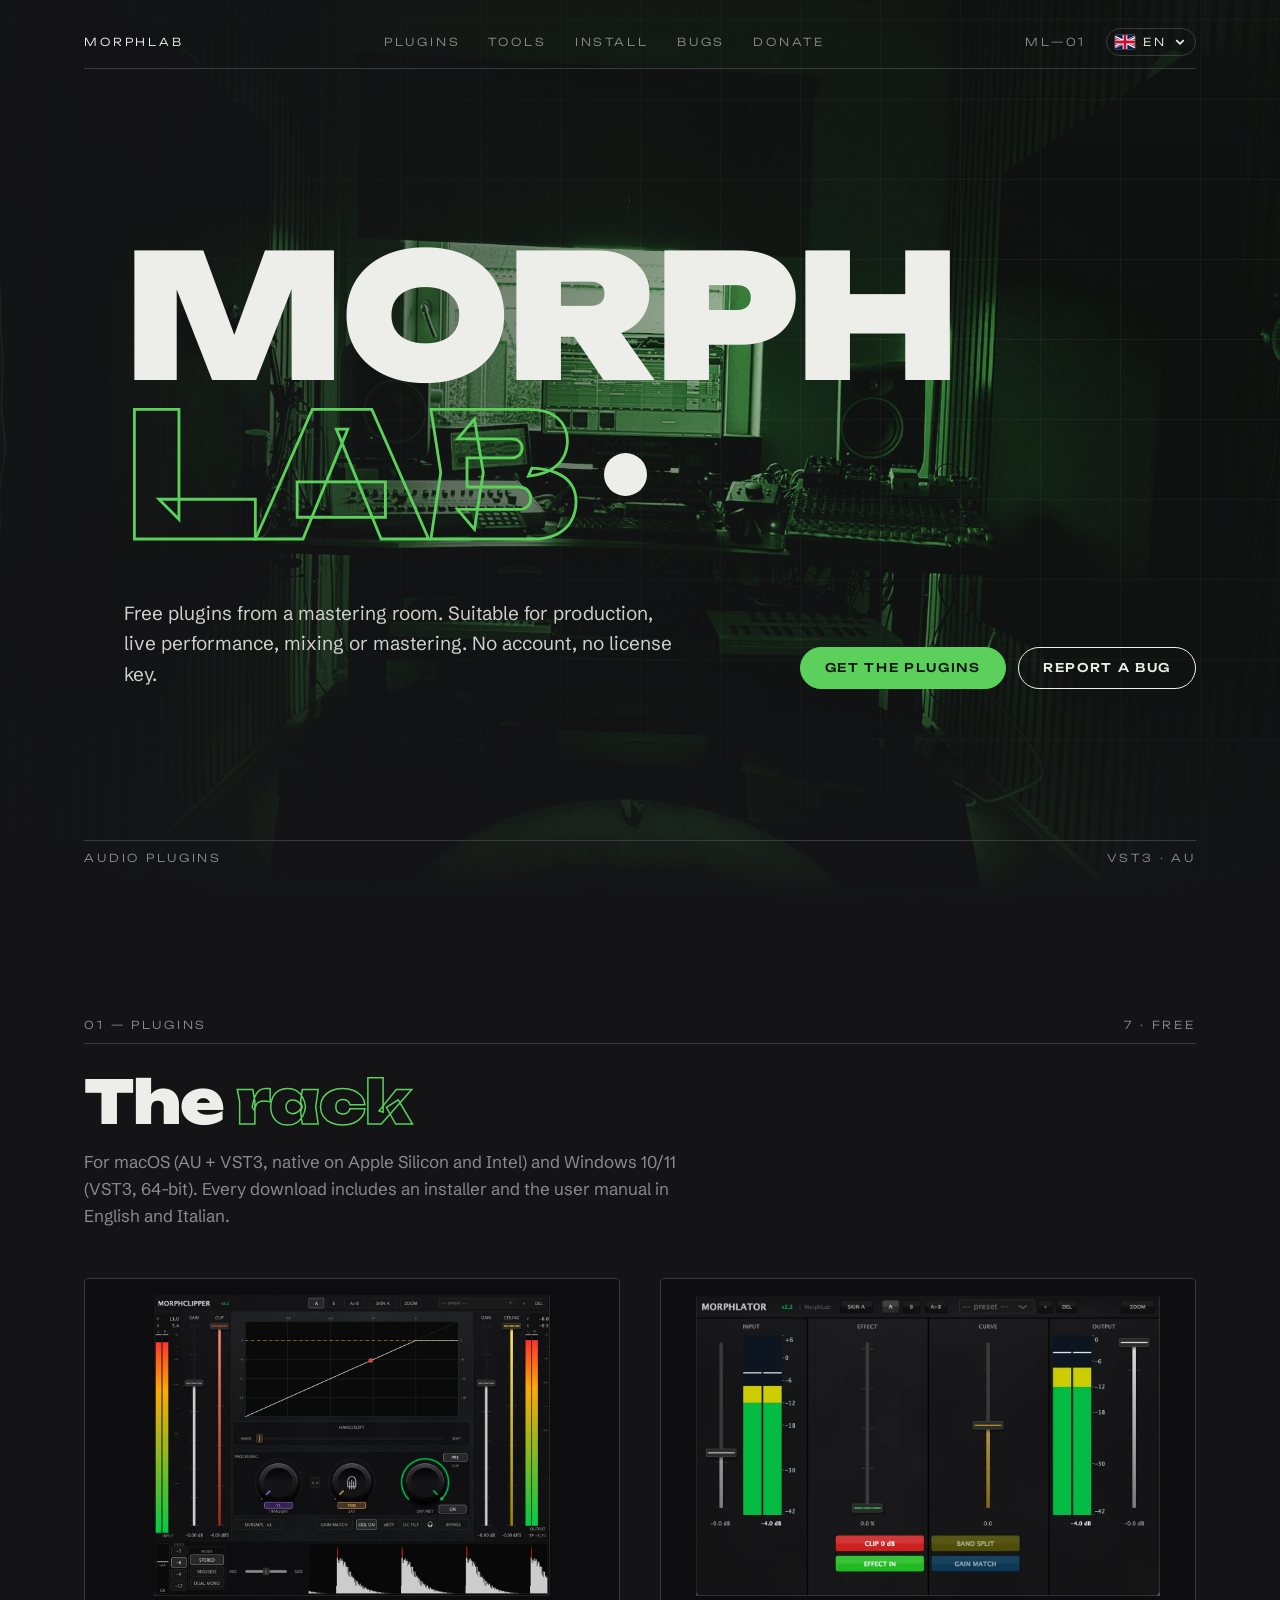
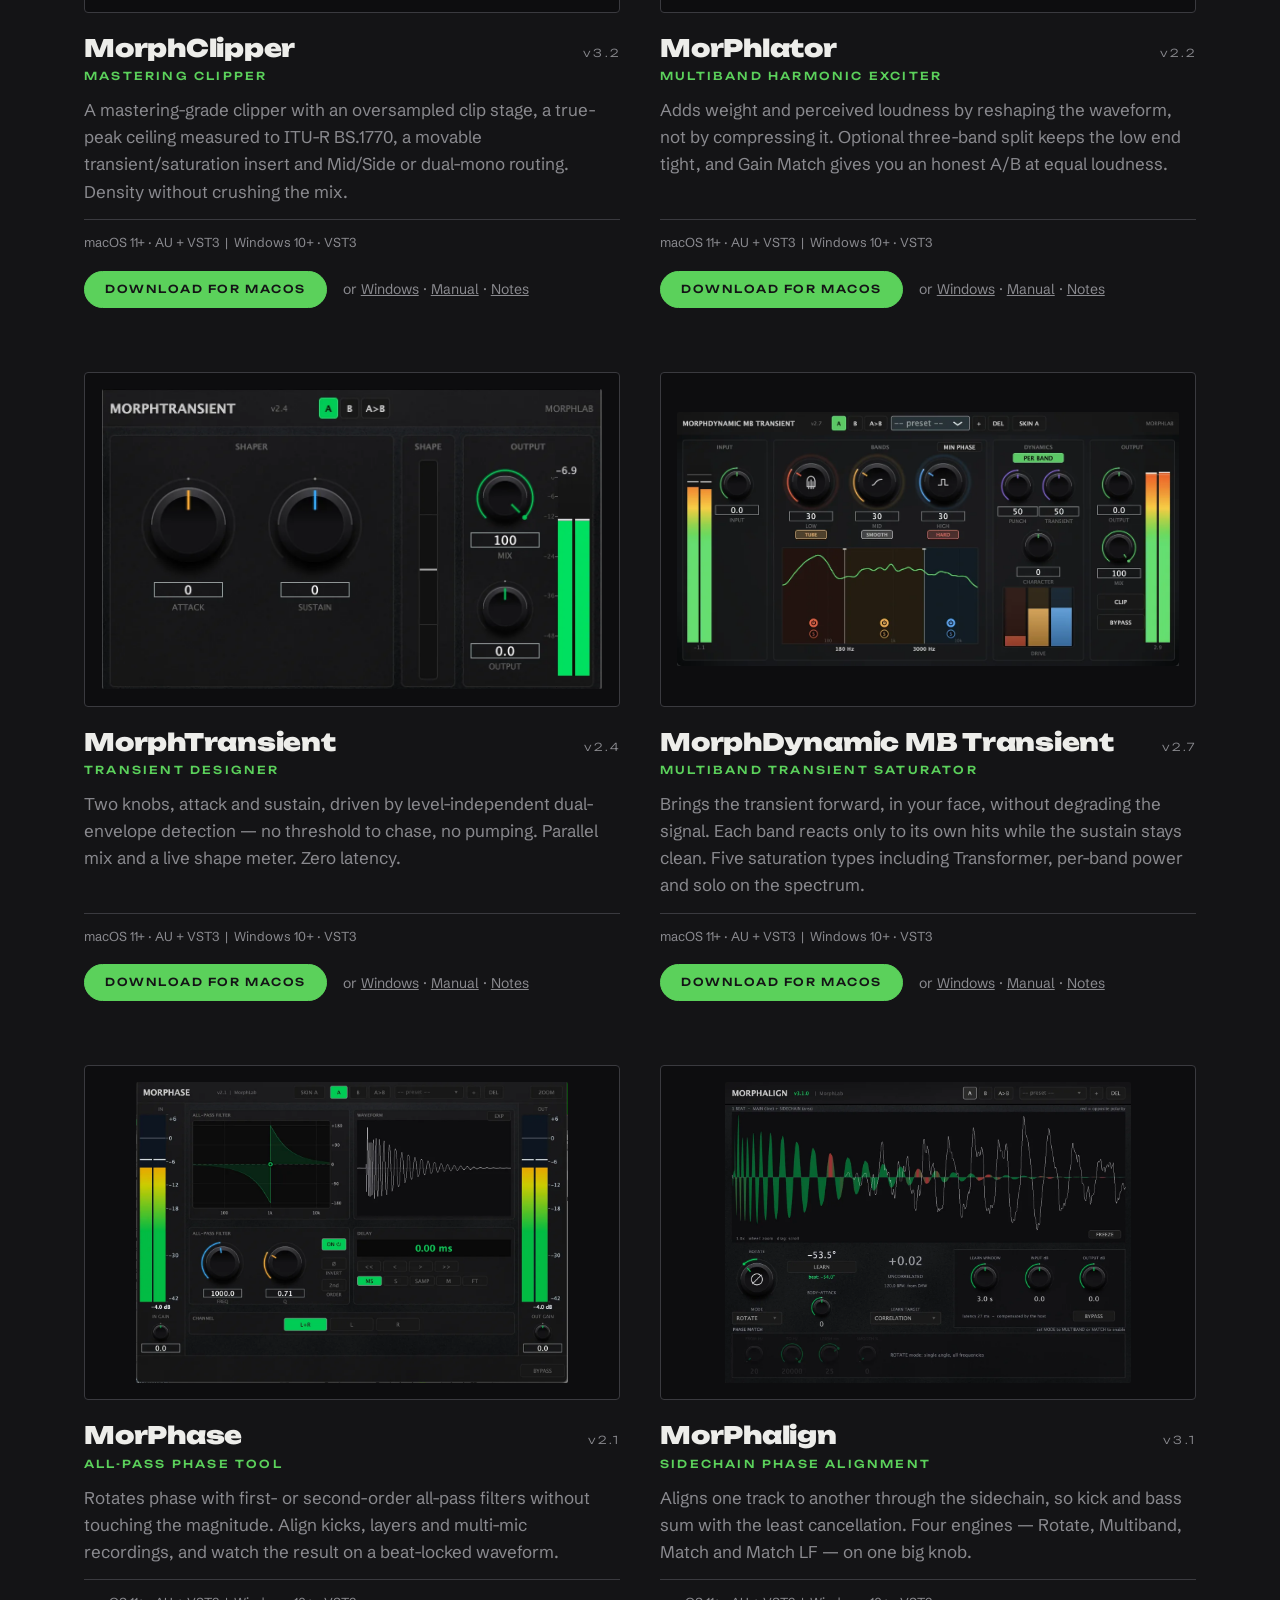
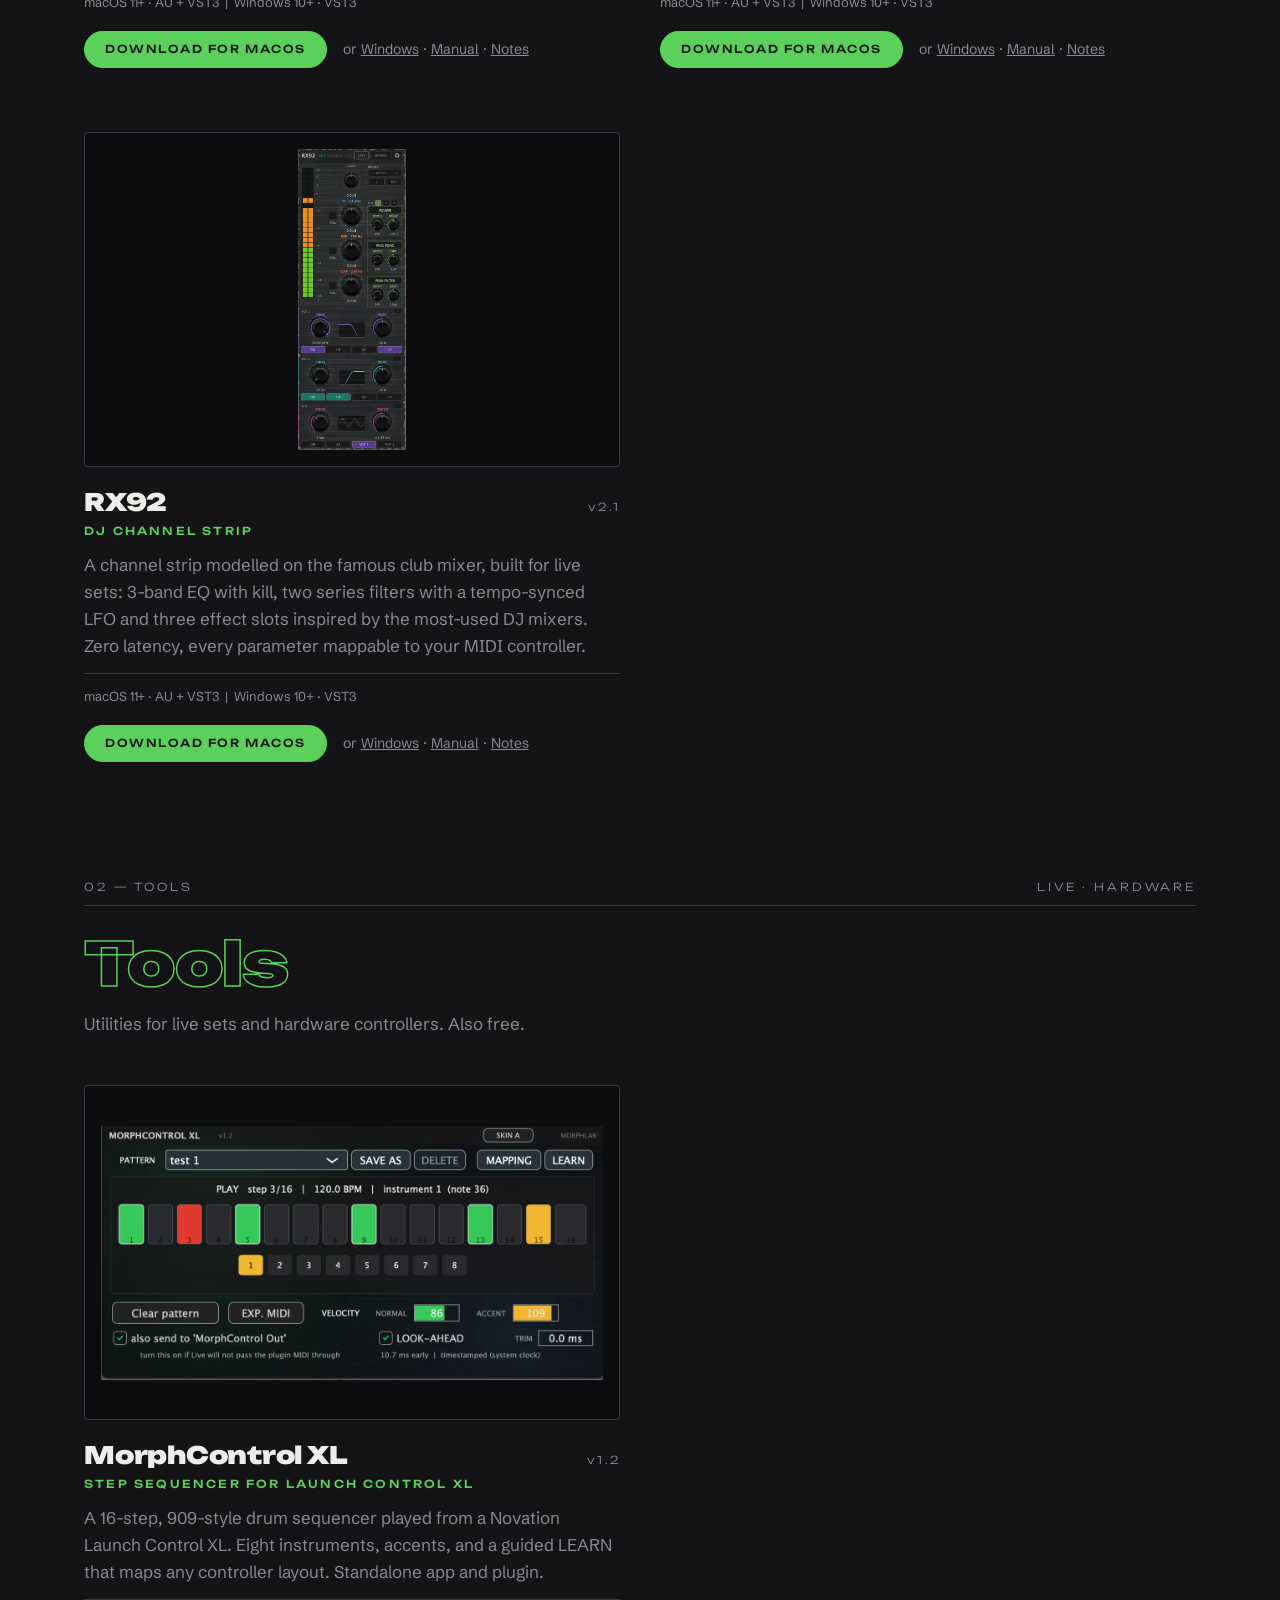
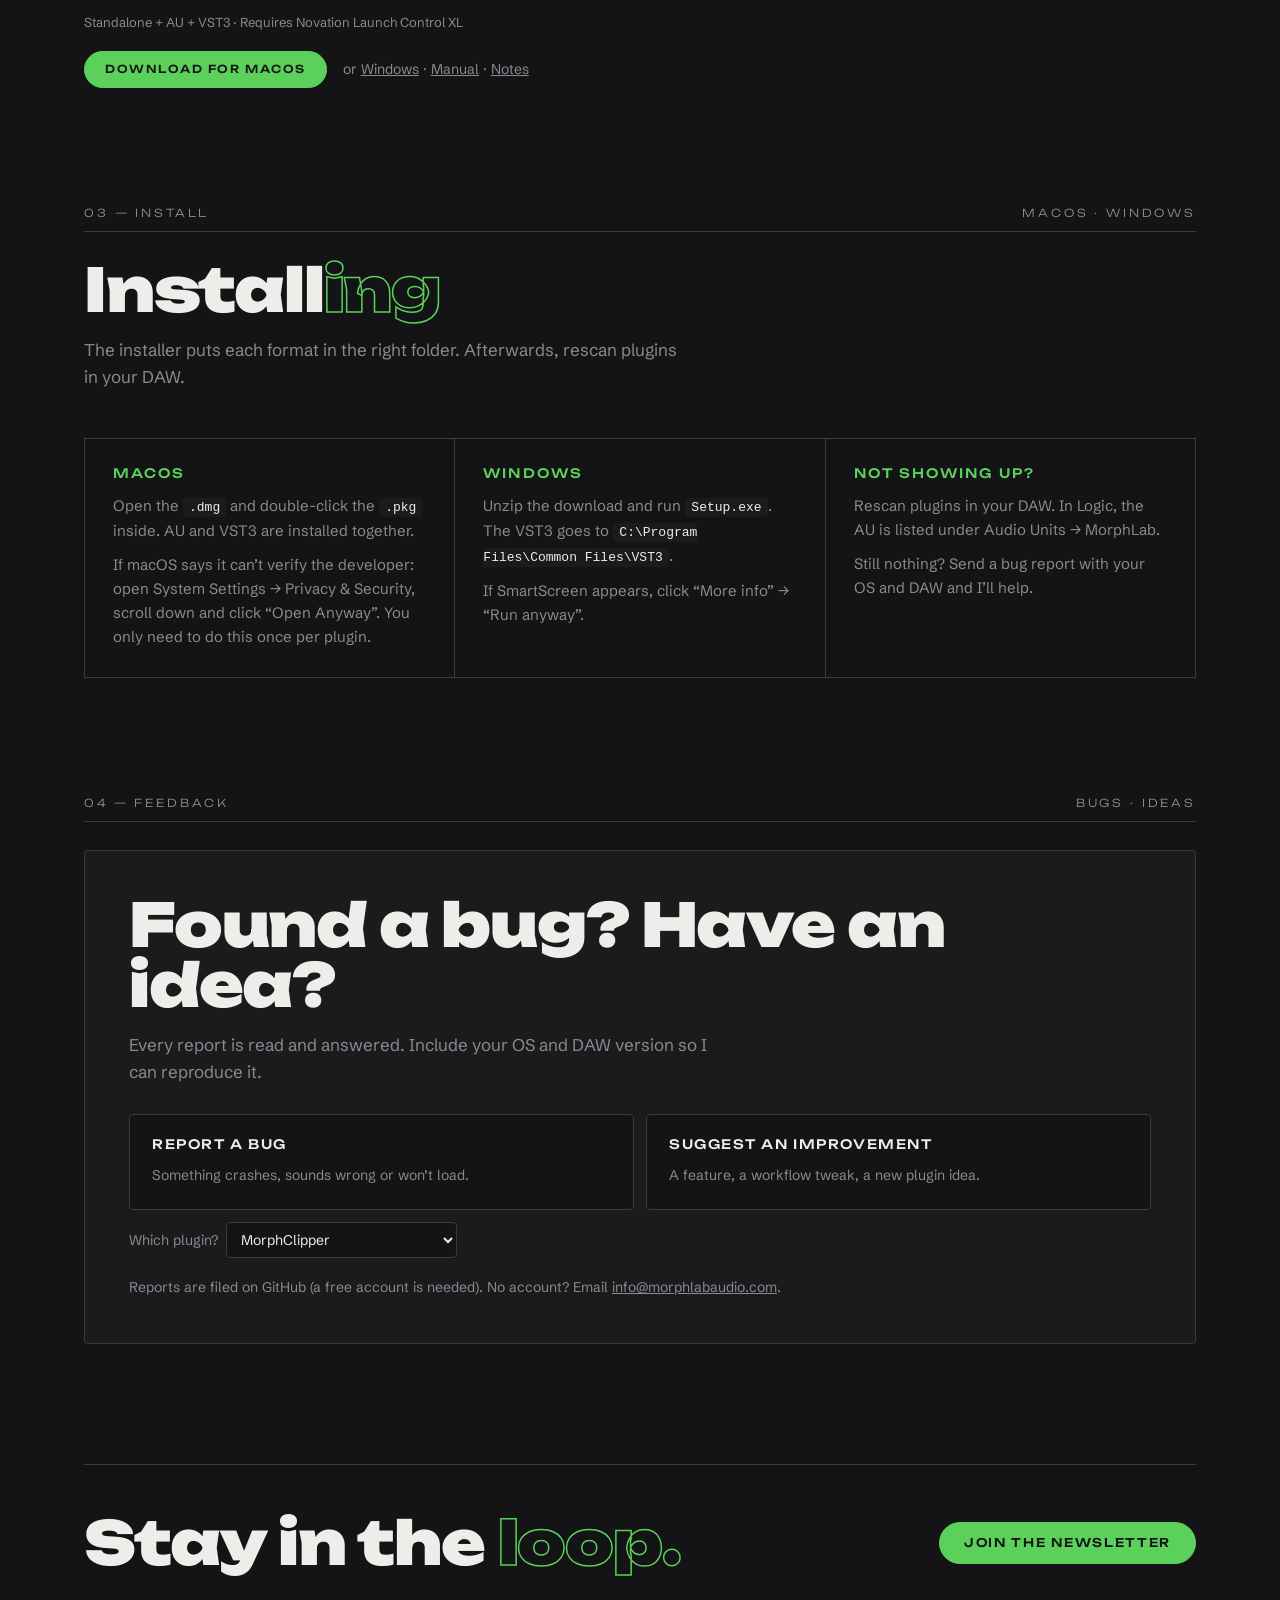
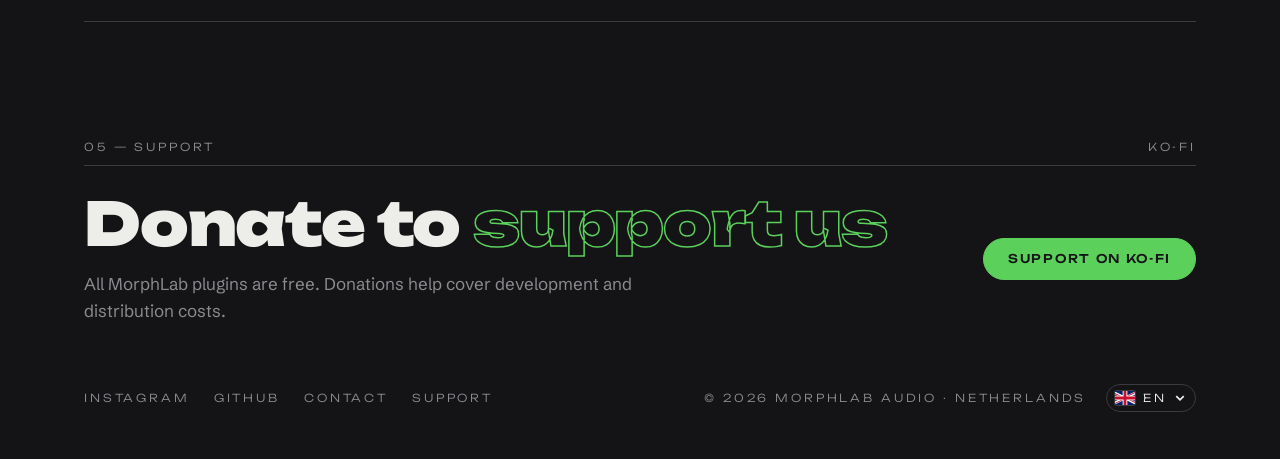
==== commit bacdcf1a: "EN/NL/FR donate heading: support us Co-Authored-By: Claude Opus 5.5 <noreply@anthropic.com> Claude-S" ====
--- a/index.html
+++ b/index.html
@@ -250,7 +250,7 @@
   <div class="shead label"><span data-i18n="s5.label">05 — Support</span><span>Ko-fi</span></div>
   <div class="support">
     <div>
-      <h2 data-i18n="s5.h">Donate to keep <span class="o">MorphLab</span> alive</h2>
+      <h2 data-i18n="s5.h">Donate to <span class="o">support us</span></h2>
       <p class="lede" data-i18n="s5.lede">All MorphLab plugins are free. Donations help cover development and distribution costs.</p>
     </div>
     <a class="btn solid kofi" href="https://ko-fi.com/morphlabaudio" target="_blank" rel="noopener" data-i18n="kofi.btn">Support on Ko-fi</a>
@@ -384,7 +384,7 @@
     "fb.idea":"Stel een verbetering voor", "fb.ideaText":"Een functie, een aanpassing in de workflow, een idee voor een nieuwe plug-in.",
     "fb.which":"Welke plug-in?",
     "news.h":'Blijf op de <span class="o">hoogte.</span>', "news.btn":"Aanmelden voor de nieuwsbrief",
-    "s5.label":"05 — Steun", "s5.h":'Doneer en houd <span class="o">MorphLab</span> in leven',
+    "s5.label":"05 — Steun", "s5.h":'Doneer om <span class="o">ons te steunen</span>',
     "s5.lede":"Alle MorphLab-plug-ins zijn gratis. Donaties helpen de kosten van ontwikkeling en distributie te dekken.",
     "kofi.btn":"Steun via Ko-fi",
     "foot.contact":"Contact", "foot.support":"Steun", "foot.country":"Nederland",
@@ -435,7 +435,7 @@
     "fb.idea":"Proposer une amélioration", "fb.ideaText":"Une fonction, un ajustement du workflow, une idée de nouveau plug-in.",
     "fb.which":"Quel plug-in&nbsp;?",
     "news.h":'Restez <span class="o">branchés.</span>', "news.btn":"S’inscrire à la newsletter",
-    "s5.label":"05 — Soutien", "s5.h":'Faites un don pour faire vivre <span class="o">MorphLab</span>',
+    "s5.label":"05 — Soutien", "s5.h":'Faites un don pour <span class="o">nous soutenir</span>',
     "s5.lede":"Tous les plug-ins MorphLab sont gratuits. Les dons aident à couvrir les frais de développement et de distribution.",
     "kofi.btn":"Soutenir sur Ko-fi",
     "foot.contact":"Contact", "foot.support":"Soutenir", "foot.country":"Pays-Bas",
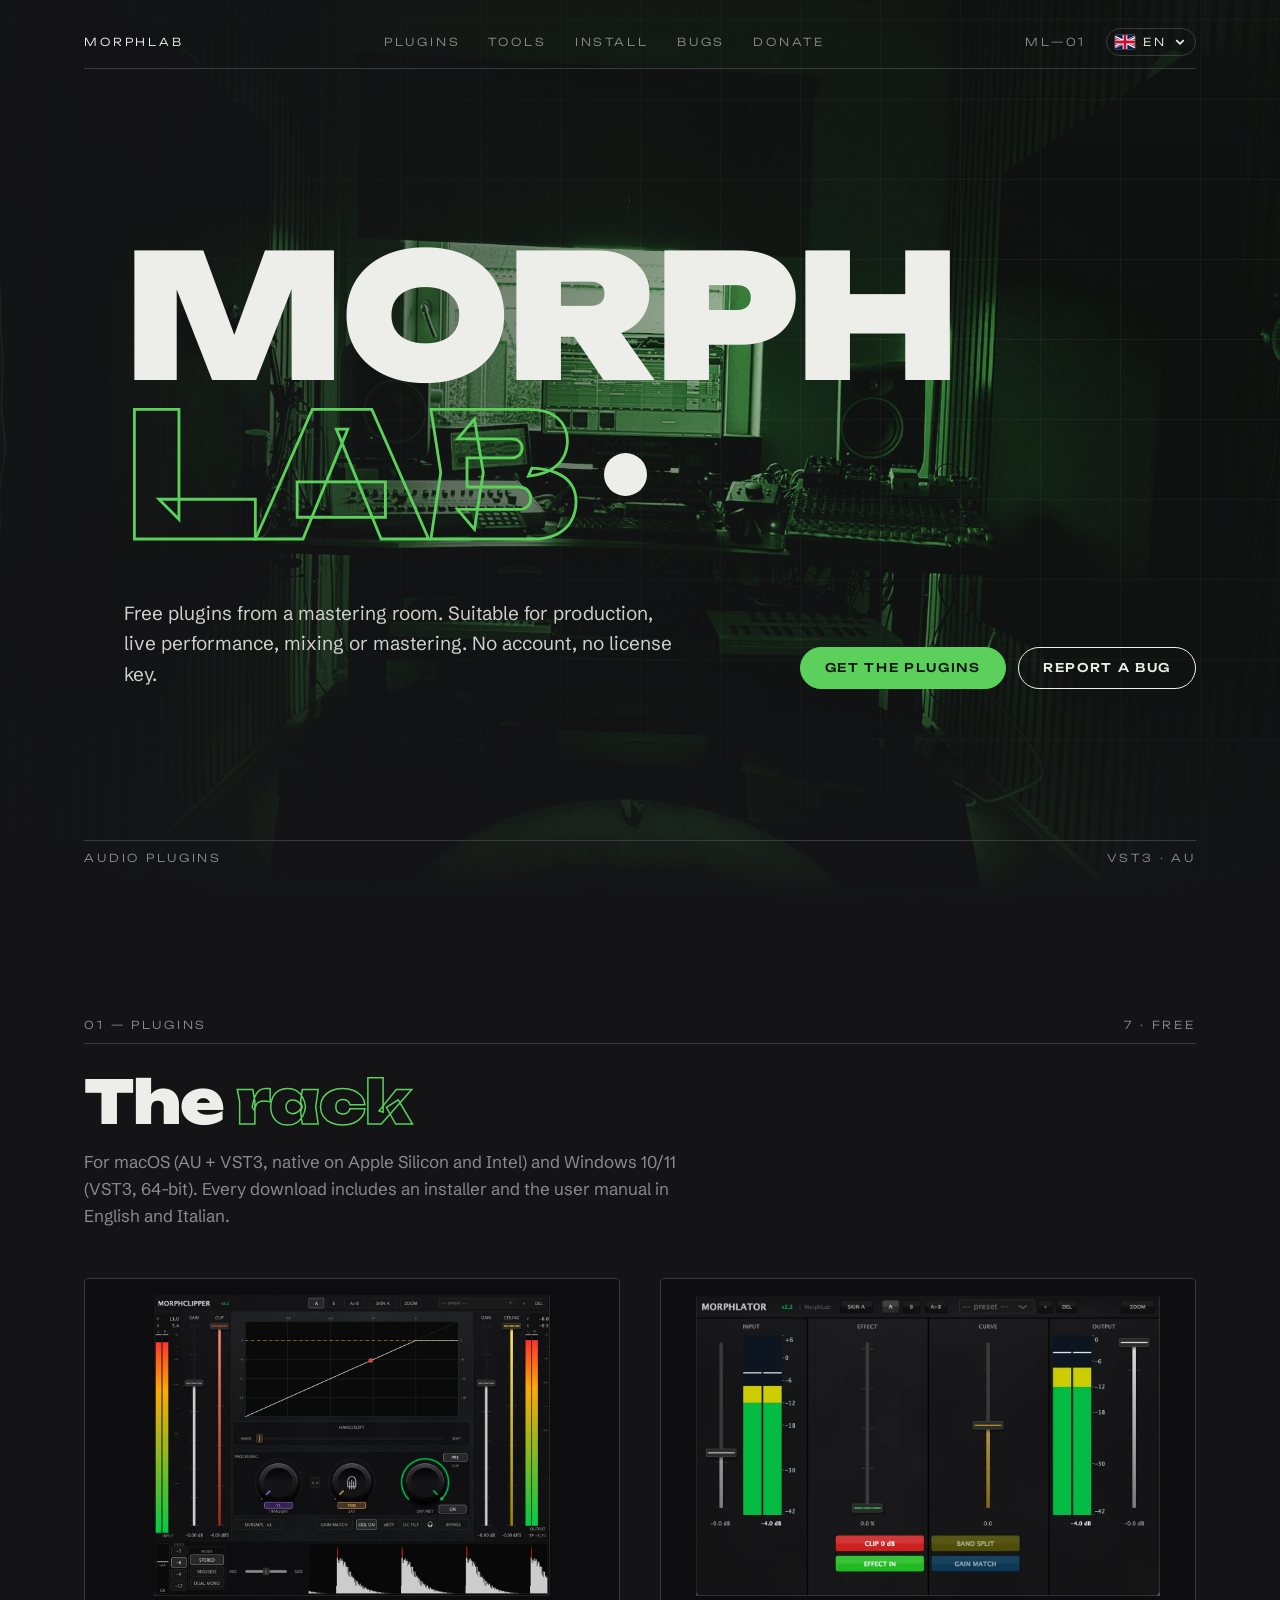
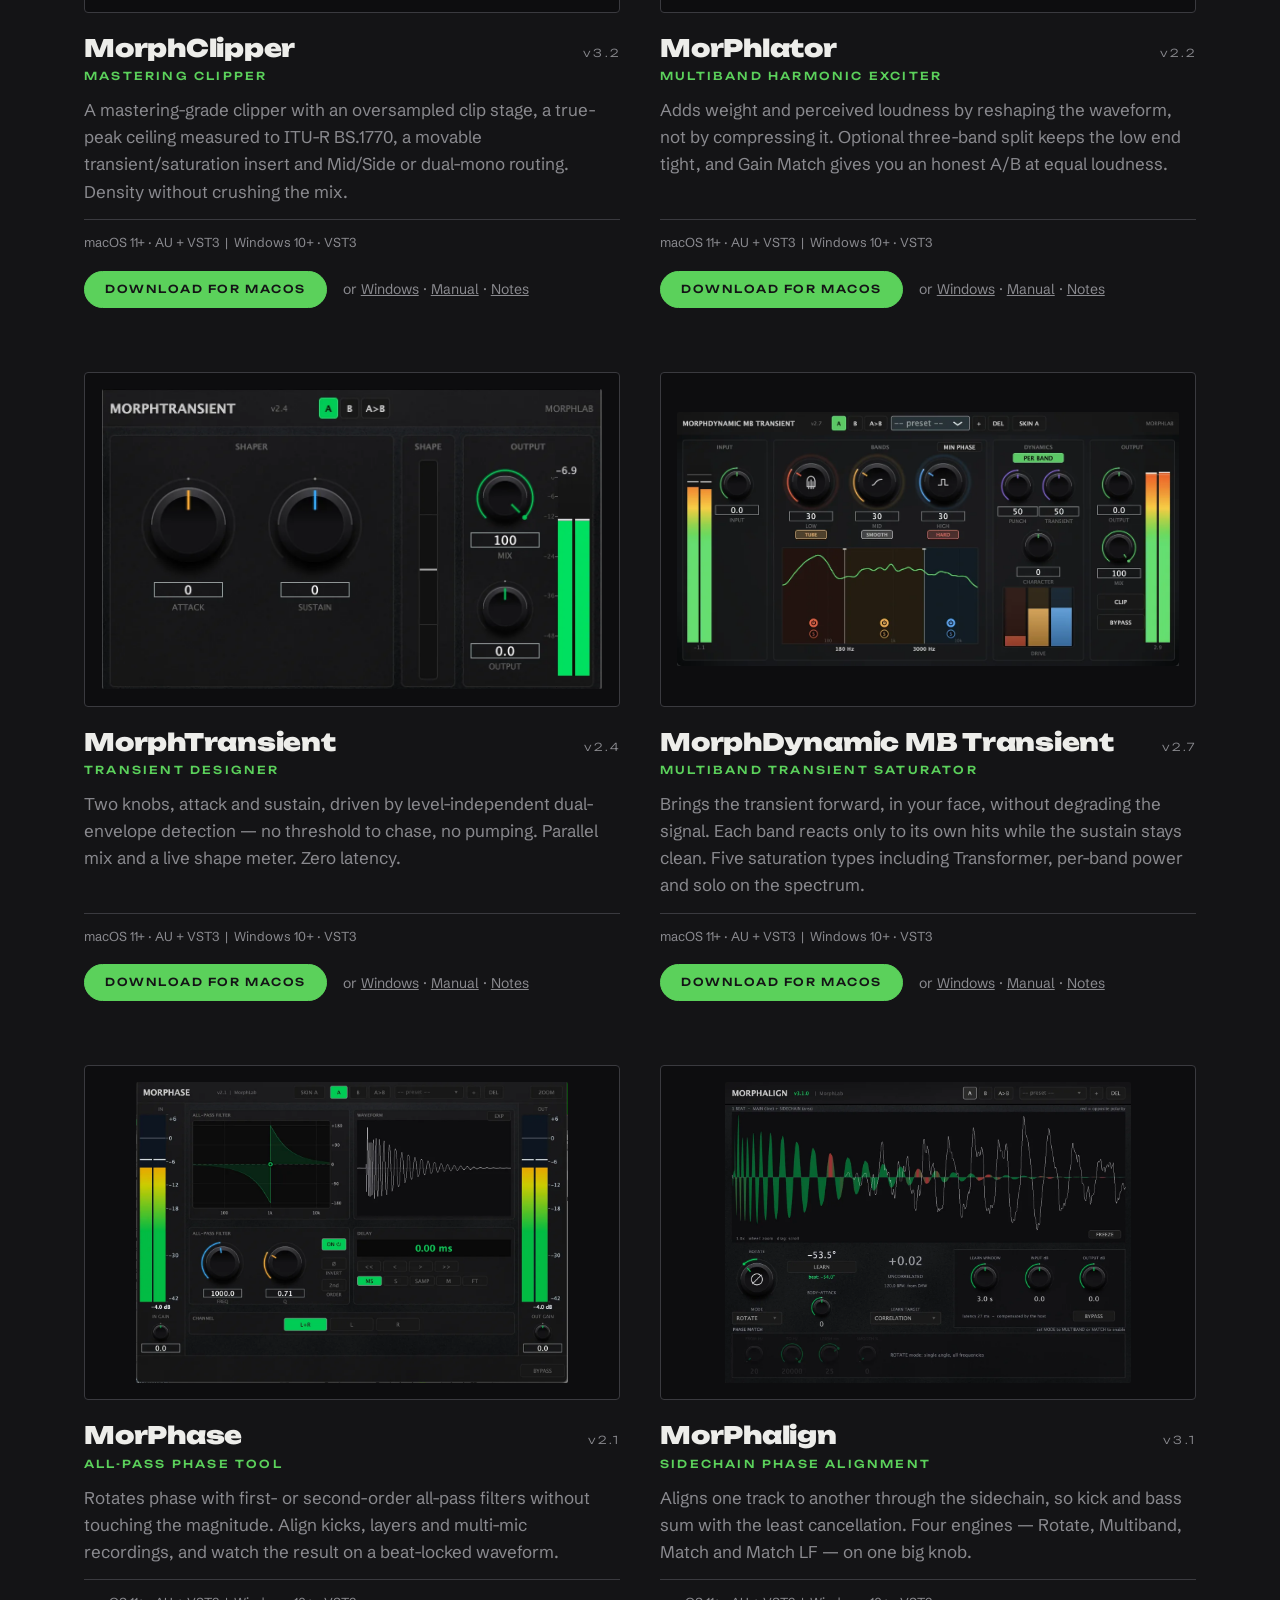
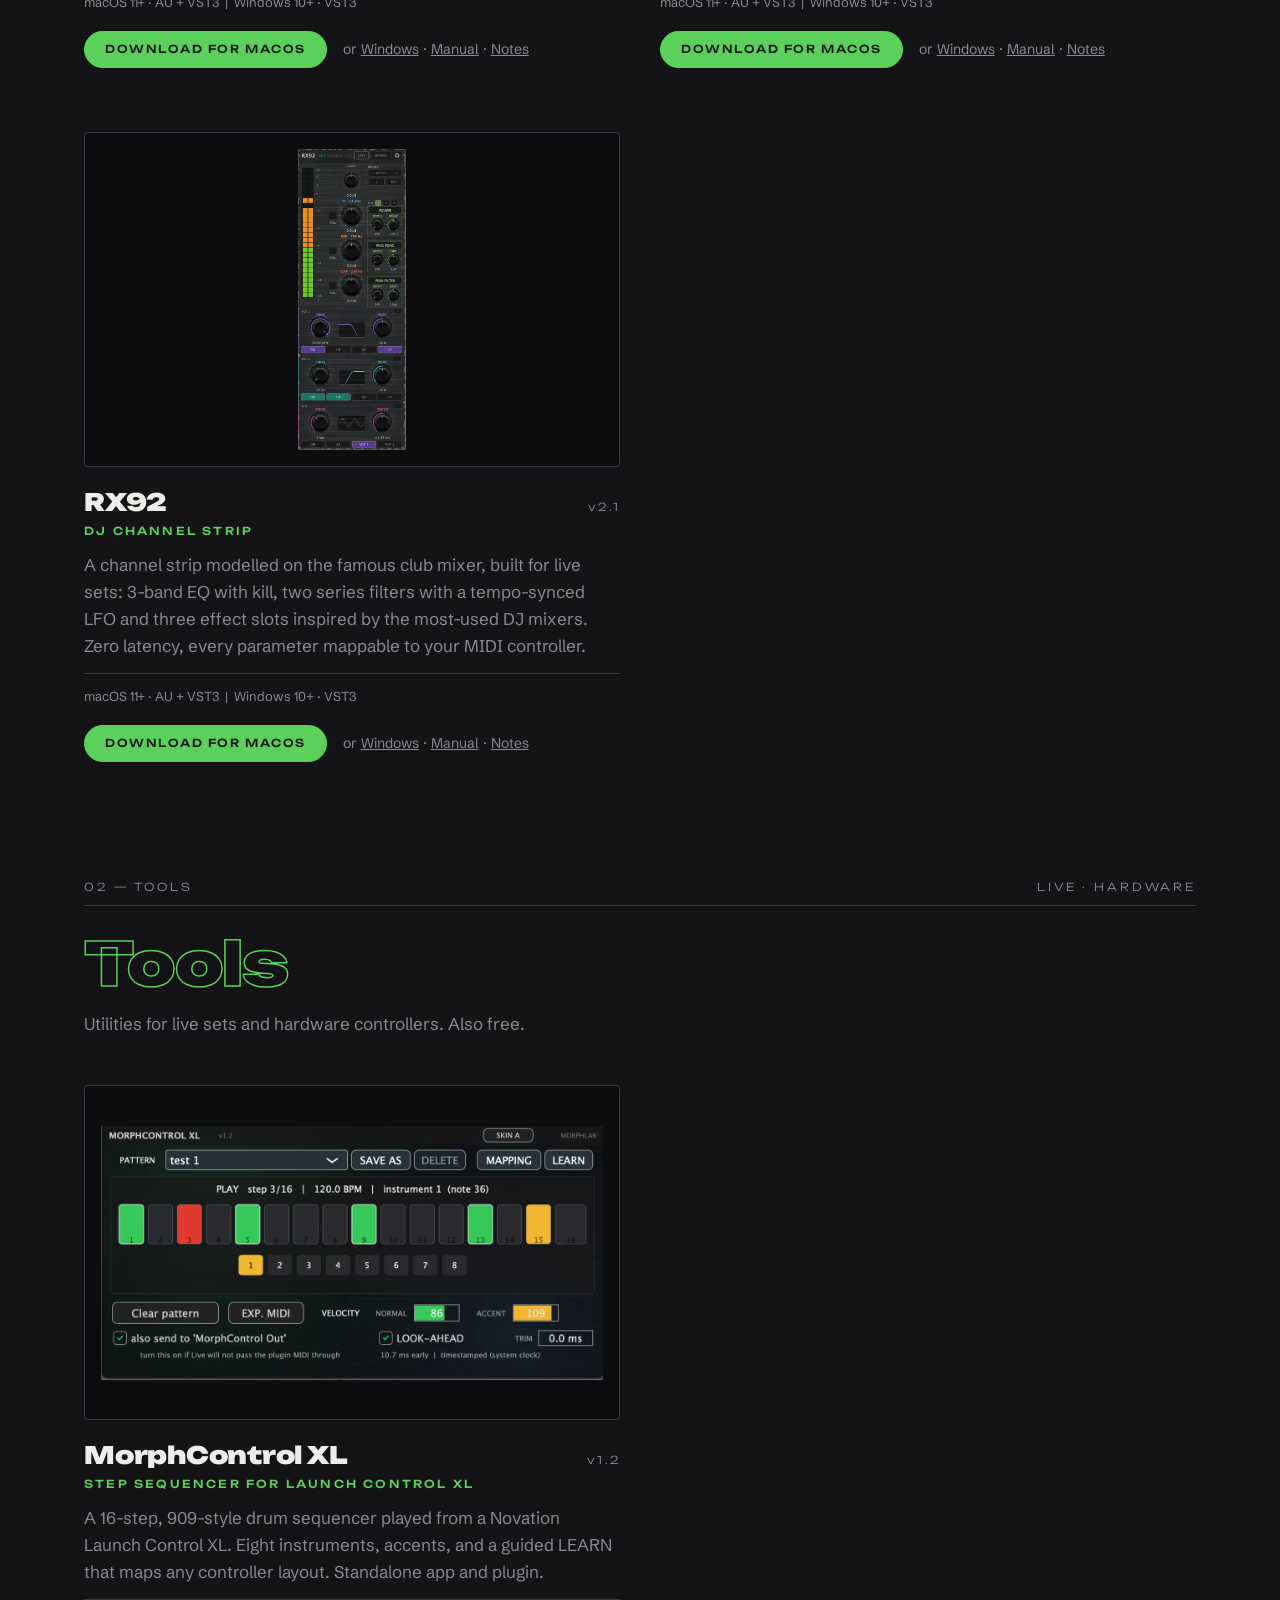
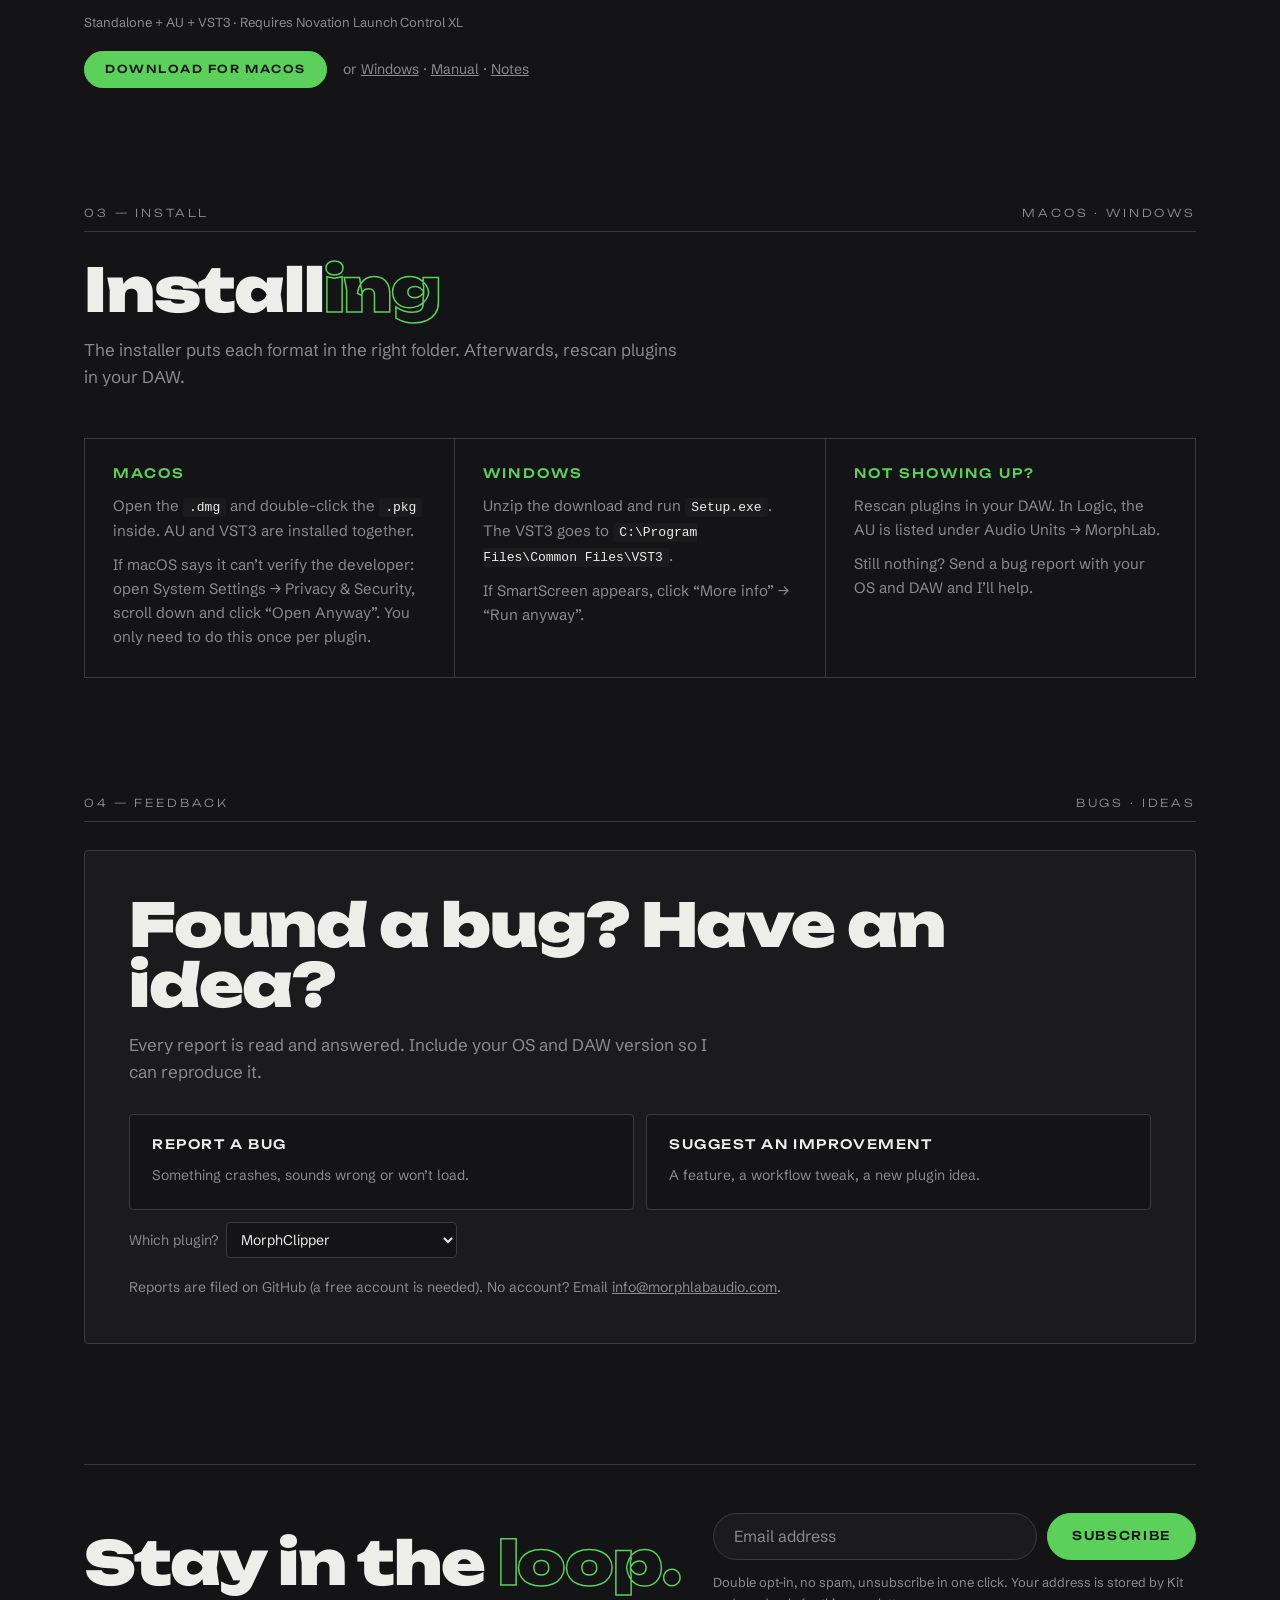
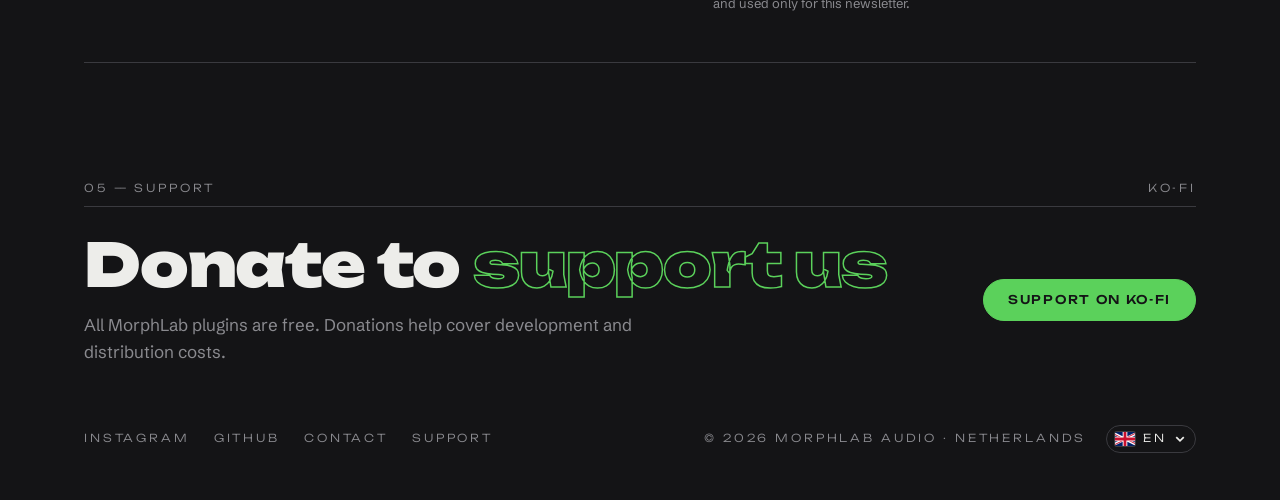
==== commit f1d2aae0: "Newsletter signup form (Kit), 4 languages; form ID still to fill in Co-Authored-By: Claude Opus 5.5 " ====
--- a/index.html
+++ b/index.html
@@ -114,6 +114,17 @@
 
 .news{display:flex;justify-content:space-between;align-items:center;gap:32px;flex-wrap:wrap;border-top:1px solid var(--line);border-bottom:1px solid var(--line);padding:48px 0}
 .news h2{margin:0;max-width:14ch}
+.sub{flex:1;max-width:540px}
+.sub-row{display:flex;gap:10px}
+.sub input[type=email]{flex:1;min-width:0;padding:13px 20px;border-radius:999px;border:1.5px solid var(--line);background:var(--bg2);color:var(--ink);font:400 16px/1.2 var(--body);outline:none;transition:border-color .15s}
+.sub input[type=email]:focus{border-color:var(--green)}
+.sub input::placeholder{color:var(--mute)}
+.sub .btn:disabled{opacity:.5;cursor:wait}
+.hp{position:absolute;left:-9999px;width:1px;height:1px;opacity:0}
+.sub-msg{font-size:14px;margin-top:12px;color:var(--green)}
+.sub-msg:empty{display:none}
+.sub-msg.err{color:var(--ink)}
+.sub-note{font-size:13px;color:var(--mute);margin-top:12px}
 
 .support{display:flex;justify-content:space-between;align-items:center;gap:32px;flex-wrap:wrap}
 .support .lede{margin:0}
@@ -166,7 +177,7 @@
   .hero .fade{background-color:rgba(20,20,22,.32)}
   .wordmark .lab{-webkit-text-stroke-width:2px}
 }
-@media (max-width:480px){.btn{white-space:normal;text-align:center;line-height:1.3}}
+@media (max-width:480px){.btn{white-space:normal;text-align:center;line-height:1.3}.sub-row{flex-direction:column}}
 @media (prefers-reduced-motion:reduce){html{scroll-behavior:auto}*{transition:none!important}}
 </style>
 </head>
@@ -242,7 +253,16 @@
 <section id="news">
   <div class="news">
     <h2 data-i18n="news.h">Stay in the <span class="o">loop.</span></h2>
-    <a class="btn solid" href="mailto:info@morphlabaudio.com?subject=Newsletter" id="subscribe" data-i18n="news.btn">Join the newsletter</a>
+    <form class="sub" id="subscribe" method="post" target="_blank" novalidate>
+      <div class="sub-row">
+        <input type="email" name="email_address" required autocomplete="email" placeholder="Email address" data-i18n-ph="news.ph" aria-label="Email">
+        <button class="btn solid" type="submit" data-i18n="news.sub">Subscribe</button>
+      </div>
+      <input type="text" class="hp" tabindex="-1" autocomplete="off" aria-hidden="true">
+      <input type="hidden" name="fields[language]" value="en">
+      <p class="sub-msg" role="status" aria-live="polite"></p>
+      <p class="sub-note" data-i18n="news.privacy">Double opt-in, no spam, unsubscribe in one click. Your address is stored by Kit and used only for this newsletter.</p>
+    </form>
   </div>
 </section>
 
@@ -271,6 +291,7 @@
    3. change "version" below and push.                                   */
 const REPO = "morphlabaudio/morphlabaudio-site";
 const KOFI = "https://ko-fi.com/morphlabaudio";
+const KIT_FORM = "";  // Kit form ID (number in the form's URL in the Kit dashboard)
 const PRODUCTS = [
   { id:"morphclipper", file:"MorphClipper", name:"MorphClipper", version:"3.2", group:"plugins",
     tag:"Mastering clipper",
@@ -332,7 +353,10 @@
     "fb.bug":"Segnala un bug", "fb.bugText":"Qualcosa va in crash, suona male o non si carica.",
     "fb.idea":"Suggerisci un miglioramento", "fb.ideaText":"Una funzione, un ritocco al flusso di lavoro, l’idea per un nuovo plugin.",
     "fb.which":"Quale plugin?",
-    "news.h":'Rimani sul <span class="o">pezzo.</span>', "news.btn":"Iscriviti alla newsletter",
+    "news.h":'Rimani sul <span class="o">pezzo.</span>', "news.sub":"Iscriviti", "news.ph":"Indirizzo email",
+    "news.privacy":"Doppia conferma, niente spam, ti cancelli con un clic. L’indirizzo è conservato da Kit e usato solo per questa newsletter.",
+    "news.ok":"Quasi fatto: controlla la posta e conferma l’iscrizione.", "news.invalid":"Inserisci un indirizzo email valido.",
+    "news.fail":"Qualcosa non ha funzionato. Riprova tra poco o scrivi a info@morphlabaudio.com.",
     "s5.label":"05 — Sostegno", "s5.h":'Dona per <span class="o">sostenerci</span>',
     "s5.lede":"Tutti i plugin MorphLab sono gratuiti. Le donazioni aiutano a coprire i costi di sviluppo e distribuzione.",
     "kofi.btn":"Sostieni su Ko-fi",
@@ -383,7 +407,10 @@
     "fb.bug":"Meld een bug", "fb.bugText":"Iets crasht, klinkt verkeerd of laadt niet.",
     "fb.idea":"Stel een verbetering voor", "fb.ideaText":"Een functie, een aanpassing in de workflow, een idee voor een nieuwe plug-in.",
     "fb.which":"Welke plug-in?",
-    "news.h":'Blijf op de <span class="o">hoogte.</span>', "news.btn":"Aanmelden voor de nieuwsbrief",
+    "news.h":'Blijf op de <span class="o">hoogte.</span>', "news.sub":"Aanmelden", "news.ph":"E-mailadres",
+    "news.privacy":"Dubbele bevestiging, geen spam, met één klik afmelden. Je adres wordt bewaard door Kit en alleen voor deze nieuwsbrief gebruikt.",
+    "news.ok":"Bijna klaar — check je inbox en bevestig je aanmelding.", "news.invalid":"Vul een geldig e-mailadres in.",
+    "news.fail":"Er ging iets mis. Probeer het zo opnieuw of mail naar info@morphlabaudio.com.",
     "s5.label":"05 — Steun", "s5.h":'Doneer om <span class="o">ons te steunen</span>',
     "s5.lede":"Alle MorphLab-plug-ins zijn gratis. Donaties helpen de kosten van ontwikkeling en distributie te dekken.",
     "kofi.btn":"Steun via Ko-fi",
@@ -434,7 +461,10 @@
     "fb.bug":"Signaler un bug", "fb.bugText":"Un plantage, un son anormal ou un plug-in qui ne se charge pas.",
     "fb.idea":"Proposer une amélioration", "fb.ideaText":"Une fonction, un ajustement du workflow, une idée de nouveau plug-in.",
     "fb.which":"Quel plug-in&nbsp;?",
-    "news.h":'Restez <span class="o">branchés.</span>', "news.btn":"S’inscrire à la newsletter",
+    "news.h":'Restez <span class="o">branchés.</span>', "news.sub":"S’inscrire", "news.ph":"Adresse e-mail",
+    "news.privacy":"Double confirmation, pas de spam, désinscription en un clic. Votre adresse est conservée par Kit et utilisée uniquement pour cette newsletter.",
+    "news.ok":"Presque terminé — vérifiez votre boîte mail et confirmez votre inscription.", "news.invalid":"Saisissez une adresse e-mail valide.",
+    "news.fail":"Une erreur s’est produite. Réessayez dans un instant ou écrivez à info@morphlabaudio.com.",
     "s5.label":"05 — Soutien", "s5.h":'Faites un don pour <span class="o">nous soutenir</span>',
     "s5.lede":"Tous les plug-ins MorphLab sont gratuits. Les dons aident à couvrir les frais de développement et de distribution.",
     "kofi.btn":"Soutenir sur Ko-fi",
@@ -472,7 +502,10 @@
   "card.view":"View {name} at full size", "card.alt":"{name} interface",
   "tip.started":"Download started", "tip.enjoy":'Enjoy <span class="o">{name}</span>',
   "tip.text":"All MorphLab plugins are free. If it’s useful, consider supporting the project — donations help cover development and distribution costs.",
-  "tip.later":"Maybe later", "close":"Close", "lang":"Language"
+  "tip.later":"Maybe later", "close":"Close", "lang":"Language",
+  "news.ph":"Email address",
+  "news.ok":"Almost done — check your inbox and confirm your subscription.", "news.invalid":"Please enter a valid email address.",
+  "news.fail":"Something went wrong. Try again in a moment or email info@morphlabaudio.com."
 };
 PRODUCTS.forEach(p => { EN[p.id + ".tag"] = p.tag; EN[p.id + ".text"] = p.text; if (p.formats) EN[p.id + ".formats"] = p.formats; });
 document.querySelectorAll("[data-i18n]").forEach(el => { EN[el.dataset.i18n] = el.innerHTML; });
@@ -520,6 +553,9 @@
   document.documentElement.lang = lang;
   document.title = t("title");
   document.querySelectorAll("[data-i18n]").forEach(el => { el.innerHTML = t(el.dataset.i18n); });
+  document.querySelectorAll("[data-i18n-ph]").forEach(el => { el.placeholder = t(el.dataset.i18nPh); });
+  document.querySelector('#subscribe [name="fields[language]"]').value = lang;
+  document.querySelector("#subscribe .sub-msg").textContent = "";
   document.querySelectorAll("[data-lang-picker]").forEach(box => {
     const btn = box.querySelector(".lang-btn");
     btn.innerHTML = `${flag(lang)}<span>${lang.toUpperCase()}</span><svg class="chev" viewBox="0 0 8 8" aria-hidden="true"><path d="M1 2.5l3 3 3-3"/></svg>`;
@@ -585,6 +621,30 @@
 document.addEventListener("keydown", e => {
   const shot = e.target.closest && e.target.closest(".shot");
   if (shot && (e.key === "Enter" || e.key === " ")) { e.preventDefault(); openShot(shot); }
+});
+
+// Newsletter: posts to Kit's public form endpoint; Kit sends the double opt-in email.
+// If the JSON request fails (network, CORS), the form is submitted normally into a new tab
+// so Kit can show its own confirmation page.
+const sub = document.getElementById("subscribe");
+sub.action = `https://app.kit.com/forms/${KIT_FORM}/subscriptions`;
+sub.addEventListener("submit", async e => {
+  e.preventDefault();
+  const msg = sub.querySelector(".sub-msg"), btn = sub.querySelector("button"), email = sub.querySelector("[type=email]");
+  const say = (k, err) => { msg.textContent = t(k); msg.classList.toggle("err", !!err); };
+  if (sub.querySelector(".hp").value) { say("news.ok"); return; }
+  if (!email.checkValidity()) { say("news.invalid", true); email.focus(); return; }
+  btn.disabled = true;
+  try {
+    const r = await fetch(sub.action, { method:"POST", headers:{ Accept:"application/json" }, body:new FormData(sub) });
+    if (!r.ok) throw new Error(r.status);
+    say("news.ok");
+    email.value = "";
+  } catch {
+    try { sub.submit(); say("news.ok"); } catch { say("news.fail", true); }
+  } finally {
+    btn.disabled = false;
+  }
 });
 
 document.getElementById("yr").textContent = new Date().getFullYear();
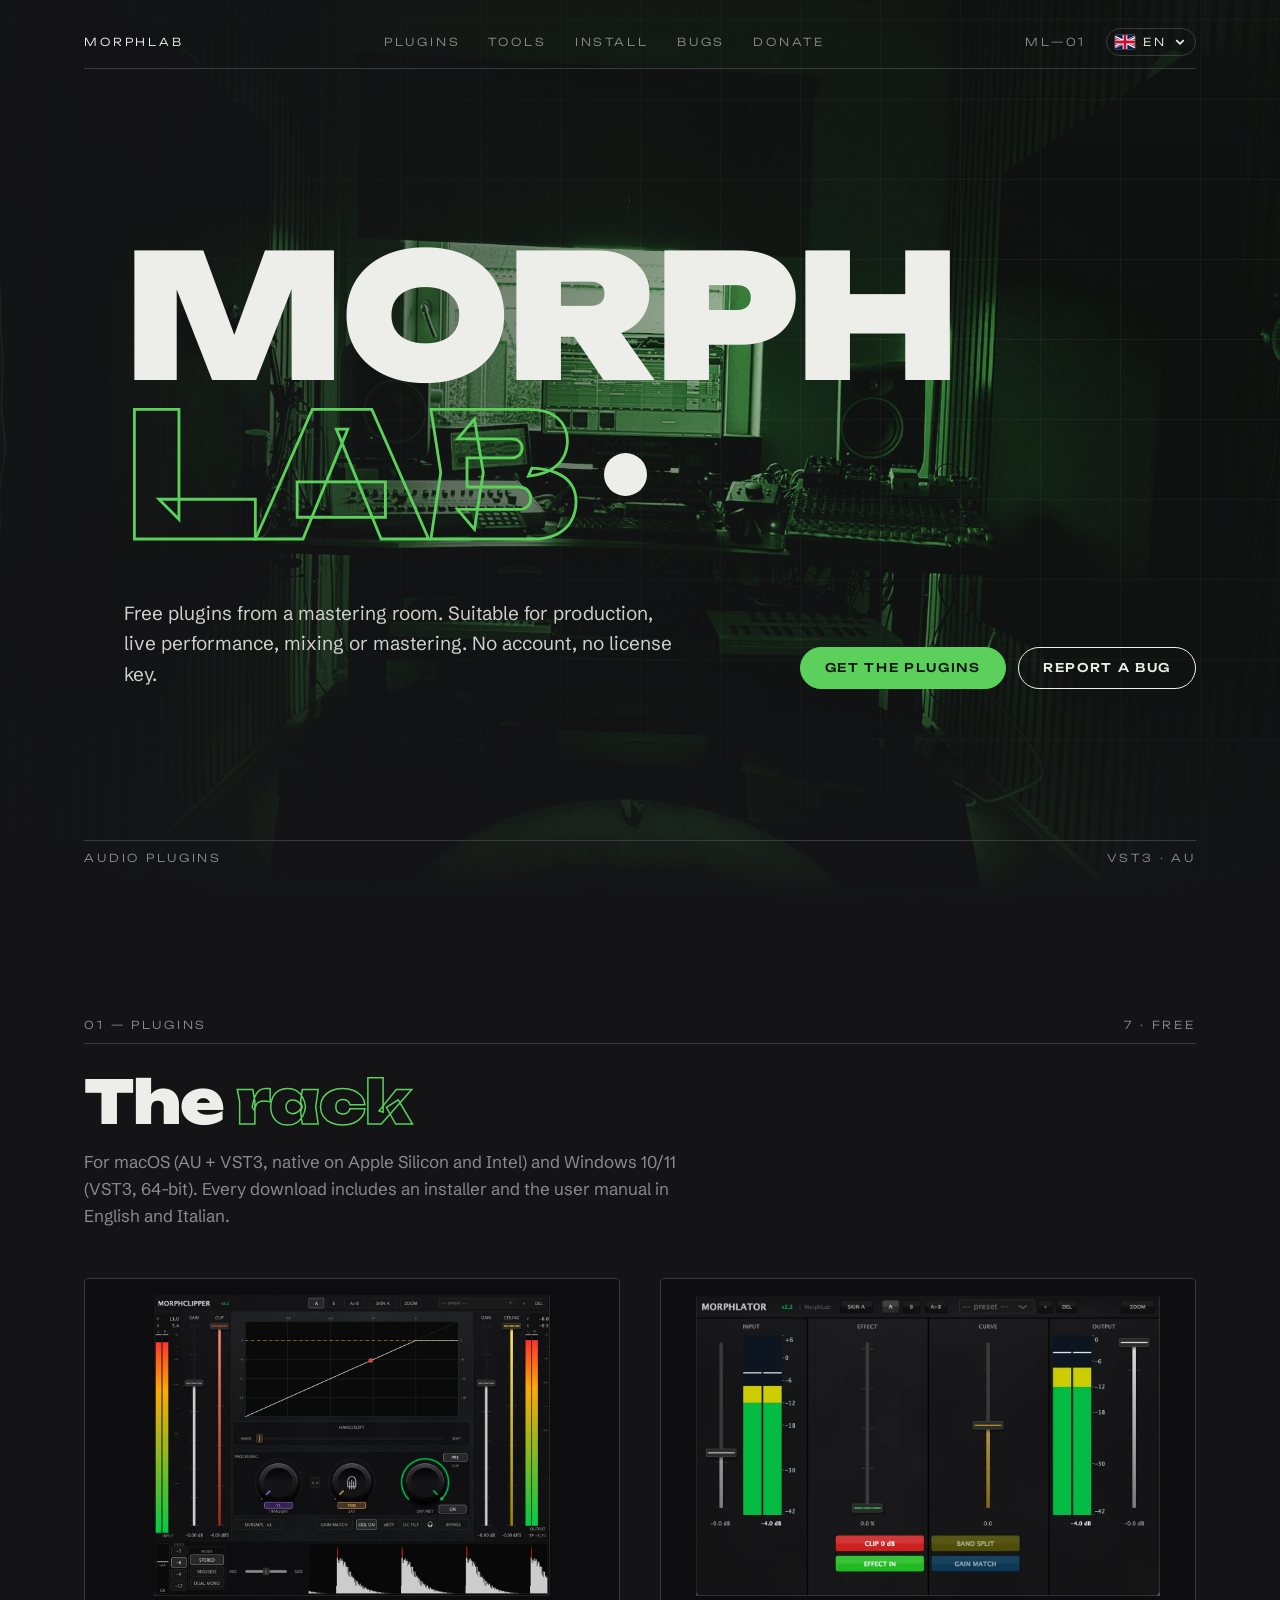
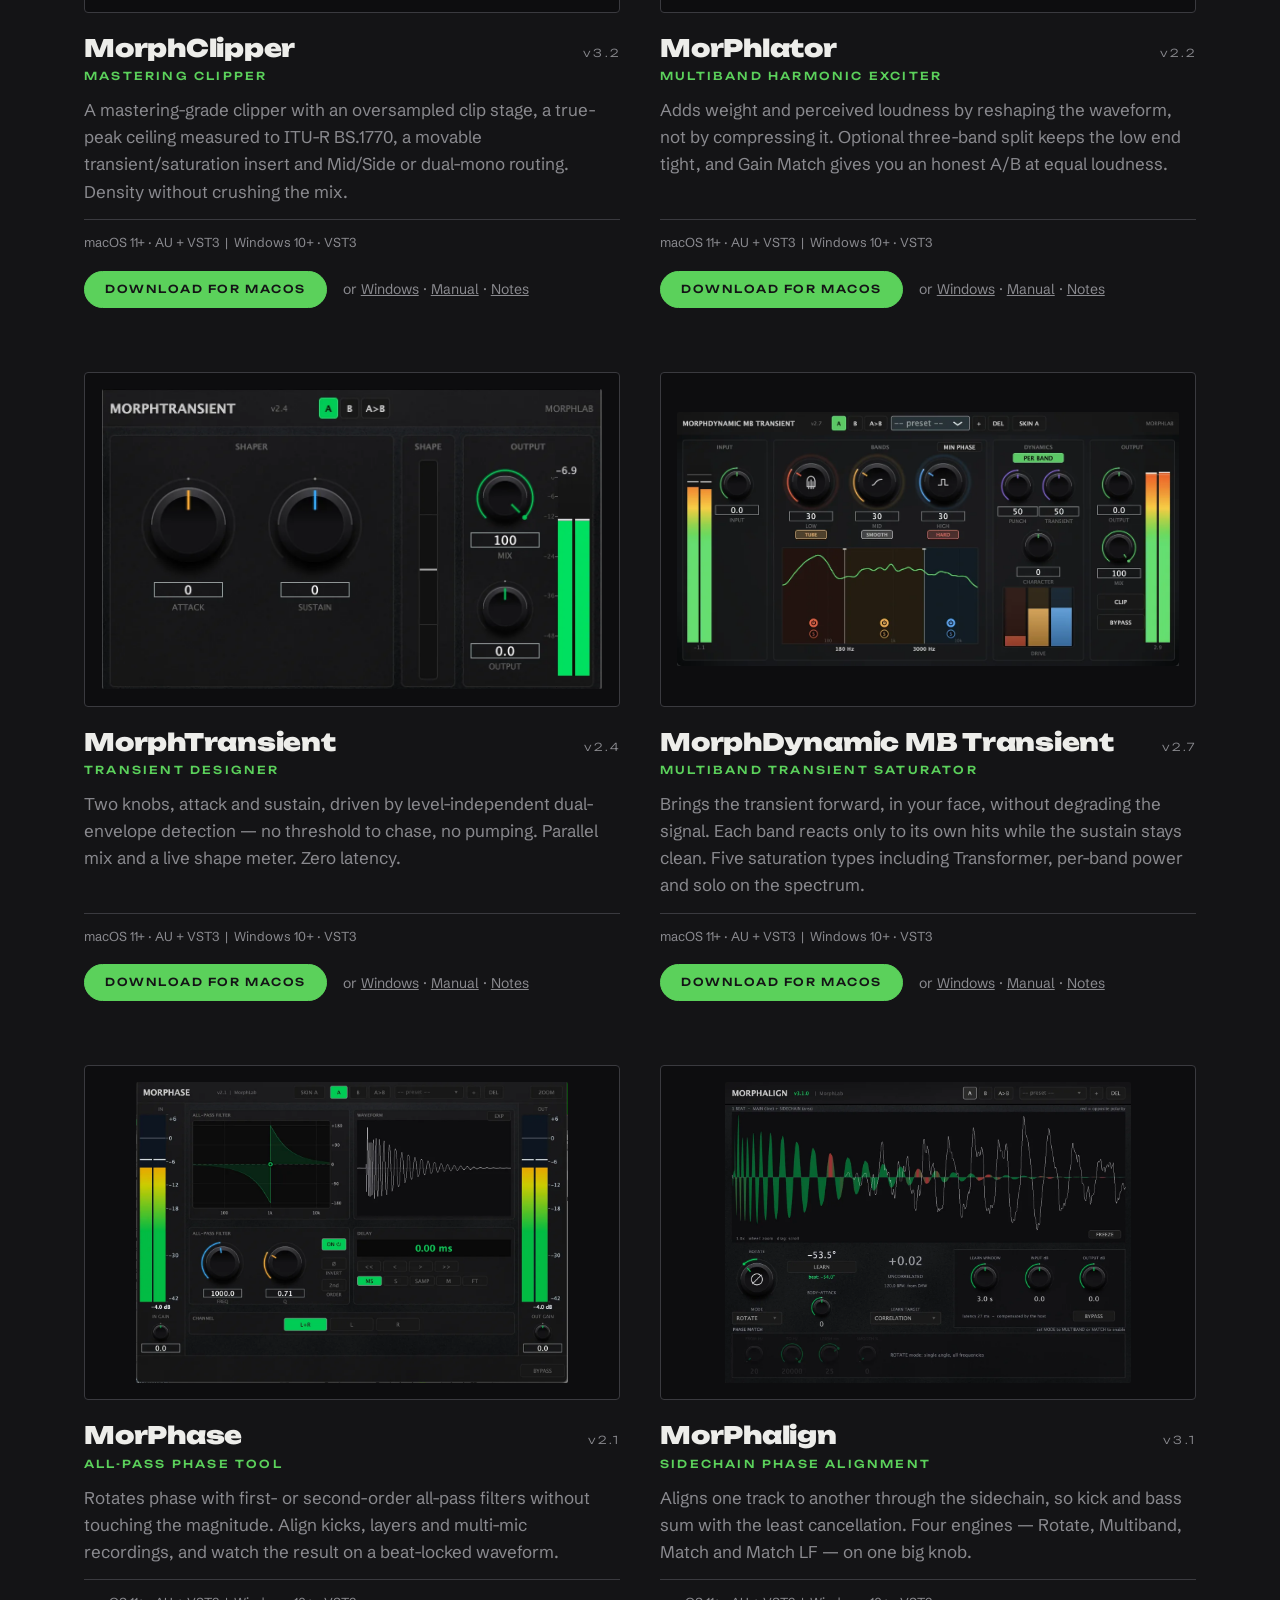
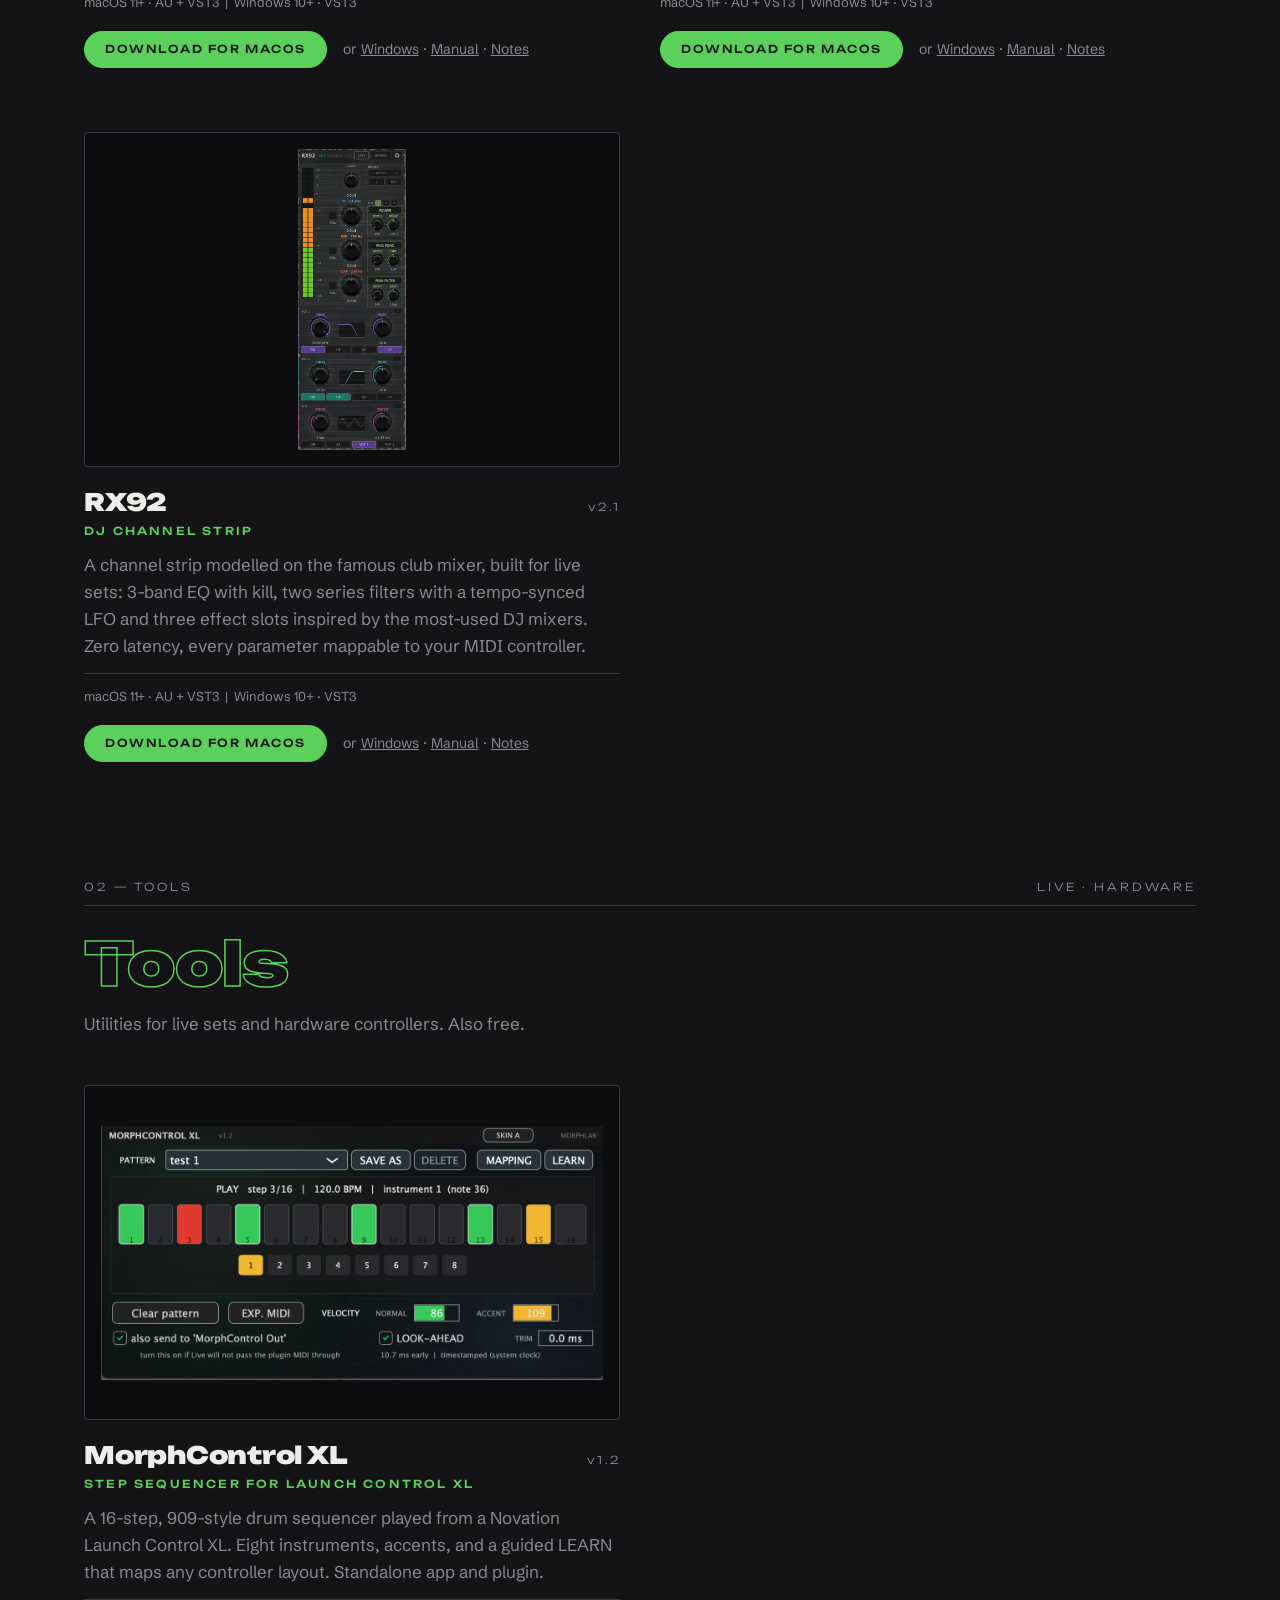
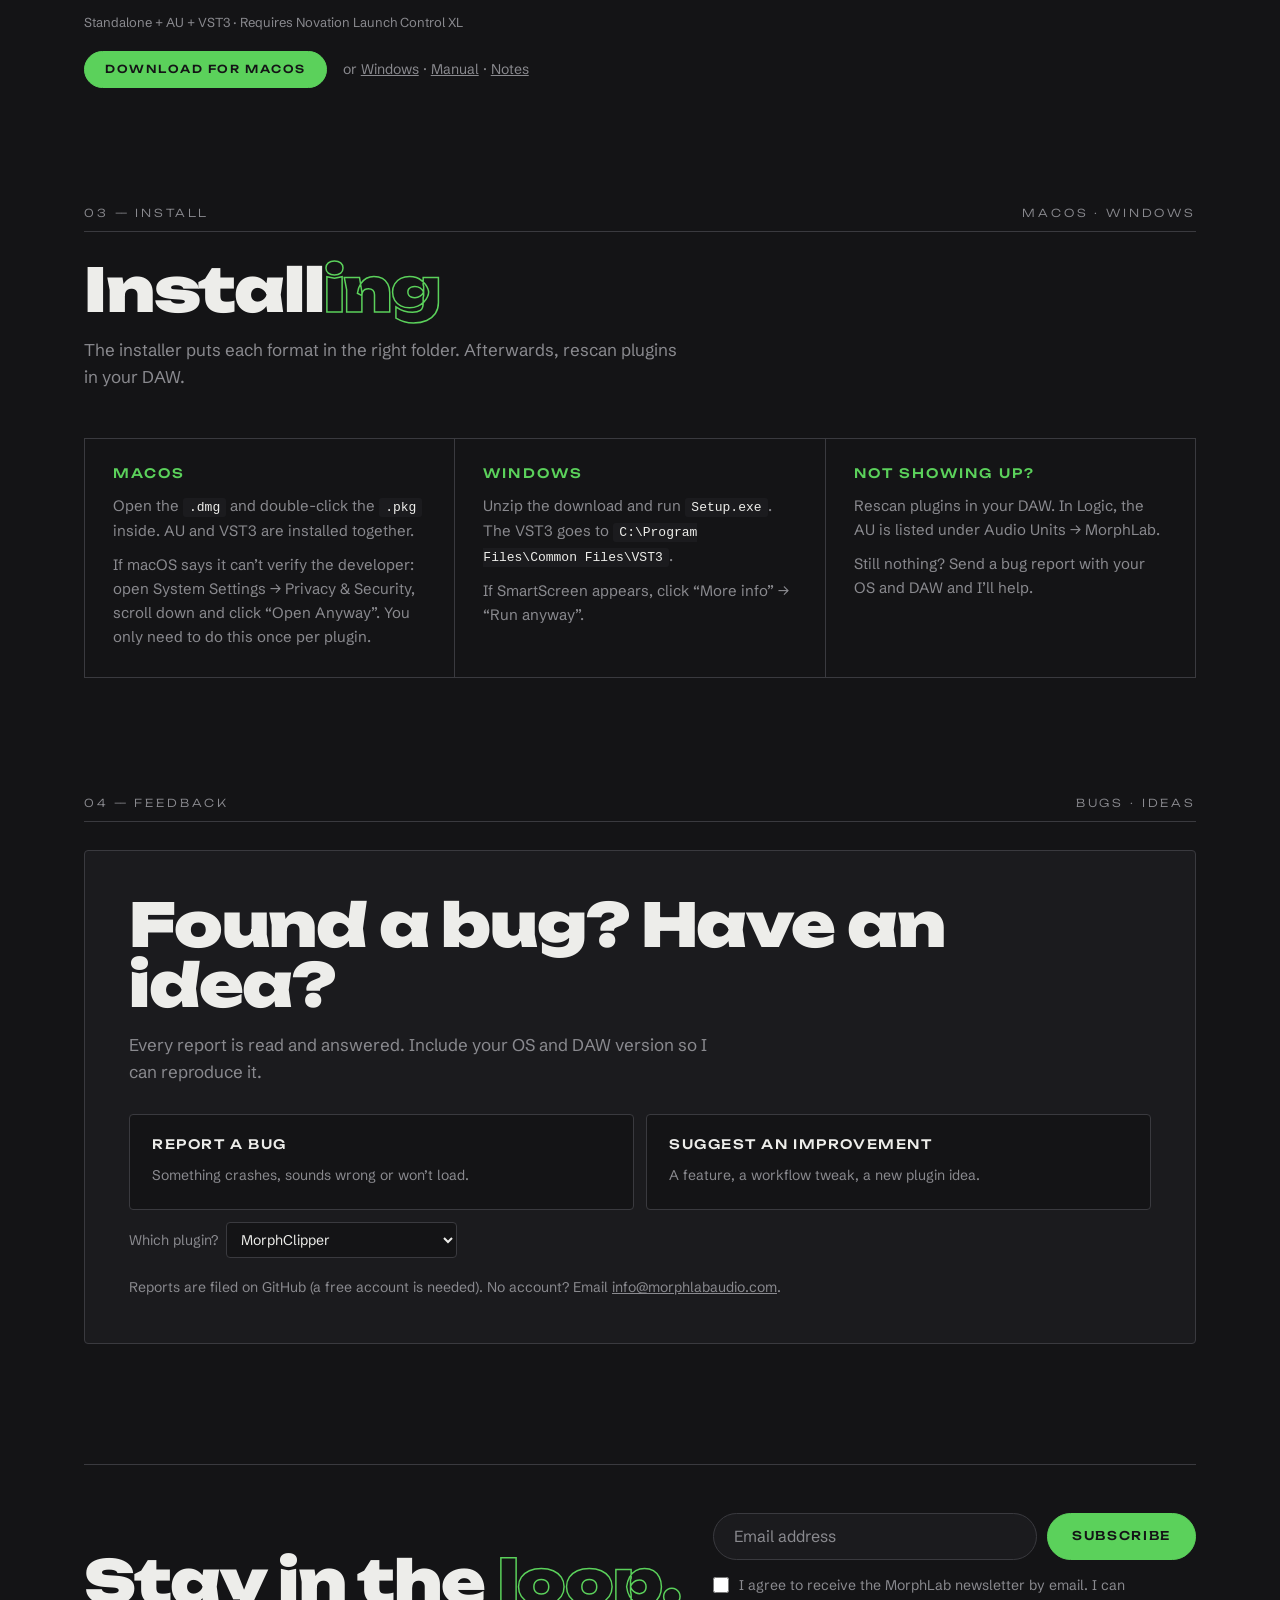
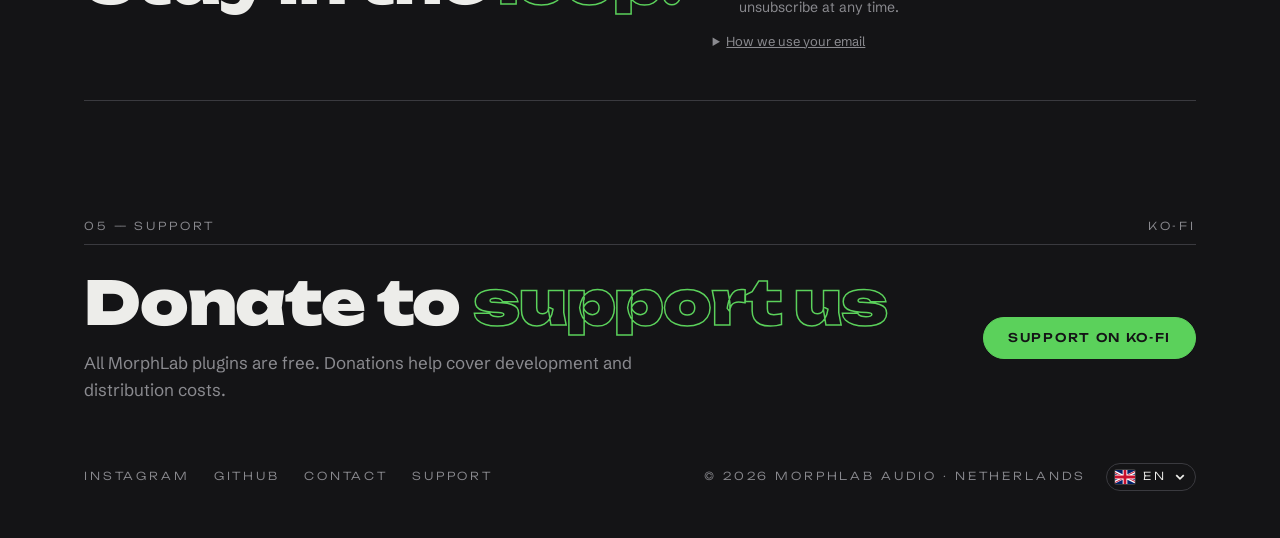
==== commit 3f993db4: "Newsletter: Google Form until Kit is ready, consent checkbox, privacy notice Co-Authored-By: Claude " ====
--- a/index.html
+++ b/index.html
@@ -124,7 +124,12 @@
 .sub-msg{font-size:14px;margin-top:12px;color:var(--green)}
 .sub-msg:empty{display:none}
 .sub-msg.err{color:var(--ink)}
+.sub-ok{display:flex;gap:10px;align-items:flex-start;font-size:14px;color:var(--mute);margin-top:14px;cursor:pointer}
+.sub-ok input{accent-color:var(--green);width:16px;height:16px;margin-top:3px;flex:none}
 .sub-note{font-size:13px;color:var(--mute);margin-top:12px}
+.sub-note summary{cursor:pointer;text-decoration:underline;width:max-content}
+.sub-note summary:hover{color:var(--green)}
+.sub-note p{margin-top:8px;max-width:60ch}
 
 .support{display:flex;justify-content:space-between;align-items:center;gap:32px;flex-wrap:wrap}
 .support .lede{margin:0}
@@ -260,8 +265,9 @@
       </div>
       <input type="text" class="hp" tabindex="-1" autocomplete="off" aria-hidden="true">
       <input type="hidden" name="fields[language]" value="en">
+      <label class="sub-ok"><input type="checkbox" required><span data-i18n="news.consent">I agree to receive the MorphLab newsletter by email. I can unsubscribe at any time.</span></label>
       <p class="sub-msg" role="status" aria-live="polite"></p>
-      <p class="sub-note" data-i18n="news.privacy">Double opt-in, no spam, unsubscribe in one click. Your address is stored by Kit and used only for this newsletter.</p>
+      <details class="sub-note"><summary data-i18n="news.privacyTitle">How we use your email</summary><p data-i18n="news.privacy">MorphLab Audio (Netherlands, <a href="mailto:info@morphlabaudio.com">info@morphlabaudio.com</a>) uses your email address only to send you this newsletter. It is never sold or shared, and it is kept until you unsubscribe. Addresses are stored with Google Forms and with our newsletter service, Kit; both may keep data in the USA. Every newsletter has an unsubscribe link. To see, correct or delete your data, write to info@morphlabaudio.com. You can also file a complaint with the Dutch data protection authority (Autoriteit Persoonsgegevens).</p></details>
     </form>
   </div>
 </section>
@@ -291,7 +297,10 @@
    3. change "version" below and push.                                   */
 const REPO = "morphlabaudio/morphlabaudio-site";
 const KOFI = "https://ko-fi.com/morphlabaudio";
+// Newsletter sign-ups. Until Kit is set up they go to a Google Form (responses land in a Google Sheet);
+// once KIT_FORM is filled in, Kit takes over and the Google Form is no longer used.
 const KIT_FORM = "";  // Kit form ID (number in the form's URL in the Kit dashboard)
+const GFORM = { id:"", email:"", lang:"", consent:"" };  // form id (…/forms/d/e/<id>/viewform) + entry.NNN of each question
 const PRODUCTS = [
   { id:"morphclipper", file:"MorphClipper", name:"MorphClipper", version:"3.2", group:"plugins",
     tag:"Mastering clipper",
@@ -354,7 +363,10 @@
     "fb.idea":"Suggerisci un miglioramento", "fb.ideaText":"Una funzione, un ritocco al flusso di lavoro, l’idea per un nuovo plugin.",
     "fb.which":"Quale plugin?",
     "news.h":'Rimani sul <span class="o">pezzo.</span>', "news.sub":"Iscriviti", "news.ph":"Indirizzo email",
-    "news.privacy":"Doppia conferma, niente spam, ti cancelli con un clic. L’indirizzo è conservato da Kit e usato solo per questa newsletter.",
+    "news.consent":"Accetto di ricevere la newsletter di MorphLab via email. Posso cancellarmi in qualsiasi momento.",
+    "news.privacyTitle":"Come usiamo la tua email",
+    "news.privacy":'MorphLab Audio (Paesi Bassi, <a href="mailto:info@morphlabaudio.com">info@morphlabaudio.com</a>) usa il tuo indirizzo email solo per mandarti questa newsletter. Non viene mai venduto né condiviso, e viene conservato finché non ti cancelli. Gli indirizzi sono conservati su Google Forms e sul nostro servizio di newsletter, Kit; entrambi possono tenere i dati negli USA. Ogni newsletter ha un link per cancellarsi. Per vedere, correggere o cancellare i tuoi dati scrivi a info@morphlabaudio.com. Puoi anche presentare un reclamo all’autorità olandese per la protezione dei dati (Autoriteit Persoonsgegevens).',
+    "news.thanks":"Grazie, sei nella lista. Le newsletter arrivano da info@morphlabaudio.com.", "news.needConsent":"Spunta la casella per confermare che vuoi la newsletter.",
     "news.ok":"Quasi fatto: controlla la posta e conferma l’iscrizione.", "news.invalid":"Inserisci un indirizzo email valido.",
     "news.fail":"Qualcosa non ha funzionato. Riprova tra poco o scrivi a info@morphlabaudio.com.",
     "s5.label":"05 — Sostegno", "s5.h":'Dona per <span class="o">sostenerci</span>',
@@ -408,7 +420,10 @@
     "fb.idea":"Stel een verbetering voor", "fb.ideaText":"Een functie, een aanpassing in de workflow, een idee voor een nieuwe plug-in.",
     "fb.which":"Welke plug-in?",
     "news.h":'Blijf op de <span class="o">hoogte.</span>', "news.sub":"Aanmelden", "news.ph":"E-mailadres",
-    "news.privacy":"Dubbele bevestiging, geen spam, met één klik afmelden. Je adres wordt bewaard door Kit en alleen voor deze nieuwsbrief gebruikt.",
+    "news.consent":"Ik wil de nieuwsbrief van MorphLab per e-mail ontvangen. Ik kan me op elk moment afmelden.",
+    "news.privacyTitle":"Hoe we je e-mailadres gebruiken",
+    "news.privacy":'MorphLab Audio (Nederland, <a href="mailto:info@morphlabaudio.com">info@morphlabaudio.com</a>) gebruikt je e-mailadres alleen om je deze nieuwsbrief te sturen. Het wordt nooit verkocht of gedeeld en bewaard tot je je afmeldt. Adressen worden opgeslagen bij Google Forms en bij onze nieuwsbriefdienst Kit; beide kunnen gegevens in de VS bewaren. Elke nieuwsbrief bevat een afmeldlink. Wil je je gegevens inzien, corrigeren of laten verwijderen, mail dan naar info@morphlabaudio.com. Je kunt ook een klacht indienen bij de Autoriteit Persoonsgegevens.',
+    "news.thanks":"Bedankt, je staat op de lijst. Nieuwsbrieven komen van info@morphlabaudio.com.", "news.needConsent":"Vink het vakje aan om te bevestigen dat je de nieuwsbrief wilt.",
     "news.ok":"Bijna klaar — check je inbox en bevestig je aanmelding.", "news.invalid":"Vul een geldig e-mailadres in.",
     "news.fail":"Er ging iets mis. Probeer het zo opnieuw of mail naar info@morphlabaudio.com.",
     "s5.label":"05 — Steun", "s5.h":'Doneer om <span class="o">ons te steunen</span>',
@@ -462,7 +477,10 @@
     "fb.idea":"Proposer une amélioration", "fb.ideaText":"Une fonction, un ajustement du workflow, une idée de nouveau plug-in.",
     "fb.which":"Quel plug-in&nbsp;?",
     "news.h":'Restez <span class="o">branchés.</span>', "news.sub":"S’inscrire", "news.ph":"Adresse e-mail",
-    "news.privacy":"Double confirmation, pas de spam, désinscription en un clic. Votre adresse est conservée par Kit et utilisée uniquement pour cette newsletter.",
+    "news.consent":"J’accepte de recevoir la newsletter de MorphLab par e-mail. Je peux me désinscrire à tout moment.",
+    "news.privacyTitle":"Utilisation de votre adresse e-mail",
+    "news.privacy":'MorphLab Audio (Pays-Bas, <a href="mailto:info@morphlabaudio.com">info@morphlabaudio.com</a>) utilise votre adresse e-mail uniquement pour vous envoyer cette newsletter. Elle n’est jamais vendue ni partagée, et elle est conservée jusqu’à votre désinscription. Les adresses sont stockées chez Google Forms et chez notre service de newsletter, Kit&nbsp;; tous deux peuvent conserver les données aux États-Unis. Chaque newsletter contient un lien de désinscription. Pour consulter, corriger ou supprimer vos données, écrivez à info@morphlabaudio.com. Vous pouvez aussi déposer une plainte auprès de l’autorité néerlandaise de protection des données (Autoriteit Persoonsgegevens).',
+    "news.thanks":"Merci, vous êtes inscrit. Les newsletters viennent de info@morphlabaudio.com.", "news.needConsent":"Cochez la case pour confirmer que vous souhaitez recevoir la newsletter.",
     "news.ok":"Presque terminé — vérifiez votre boîte mail et confirmez votre inscription.", "news.invalid":"Saisissez une adresse e-mail valide.",
     "news.fail":"Une erreur s’est produite. Réessayez dans un instant ou écrivez à info@morphlabaudio.com.",
     "s5.label":"05 — Soutien", "s5.h":'Faites un don pour <span class="o">nous soutenir</span>',
@@ -504,6 +522,7 @@
   "tip.text":"All MorphLab plugins are free. If it’s useful, consider supporting the project — donations help cover development and distribution costs.",
   "tip.later":"Maybe later", "close":"Close", "lang":"Language",
   "news.ph":"Email address",
+  "news.thanks":"Thanks — you’re on the list. Newsletters come from info@morphlabaudio.com.", "news.needConsent":"Please tick the box to confirm you want the newsletter.",
   "news.ok":"Almost done — check your inbox and confirm your subscription.", "news.invalid":"Please enter a valid email address.",
   "news.fail":"Something went wrong. Try again in a moment or email info@morphlabaudio.com."
 };
@@ -634,14 +653,25 @@
   const say = (k, err) => { msg.textContent = t(k); msg.classList.toggle("err", !!err); };
   if (sub.querySelector(".hp").value) { say("news.ok"); return; }
   if (!email.checkValidity()) { say("news.invalid", true); email.focus(); return; }
+  if (!sub.querySelector(".sub-ok input").checked) { say("news.needConsent", true); return; }
   btn.disabled = true;
   try {
-    const r = await fetch(sub.action, { method:"POST", headers:{ Accept:"application/json" }, body:new FormData(sub) });
-    if (!r.ok) throw new Error(r.status);
-    say("news.ok");
+    if (KIT_FORM) {
+      const r = await fetch(sub.action, { method:"POST", headers:{ Accept:"application/json" }, body:new FormData(sub) });
+      if (!r.ok) throw new Error(r.status);
+      say("news.ok");
+    } else {
+      // Google Forms gives no CORS response: an opaque reply is the best confirmation available
+      const body = new URLSearchParams({ [GFORM.email]: email.value.trim(), [GFORM.lang]: lang,
+        [GFORM.consent]: `yes — ${new Date().toISOString()} — ${t("news.consent")}` });
+      await fetch(`https://docs.google.com/forms/d/e/${GFORM.id}/formResponse`, { method:"POST", mode:"no-cors", body });
+      say("news.thanks");
+    }
     email.value = "";
+    sub.querySelector(".sub-ok input").checked = false;
   } catch {
-    try { sub.submit(); say("news.ok"); } catch { say("news.fail", true); }
+    if (KIT_FORM) { try { sub.submit(); say("news.ok"); } catch { say("news.fail", true); } }
+    else say("news.fail", true);
   } finally {
     btn.disabled = false;
   }
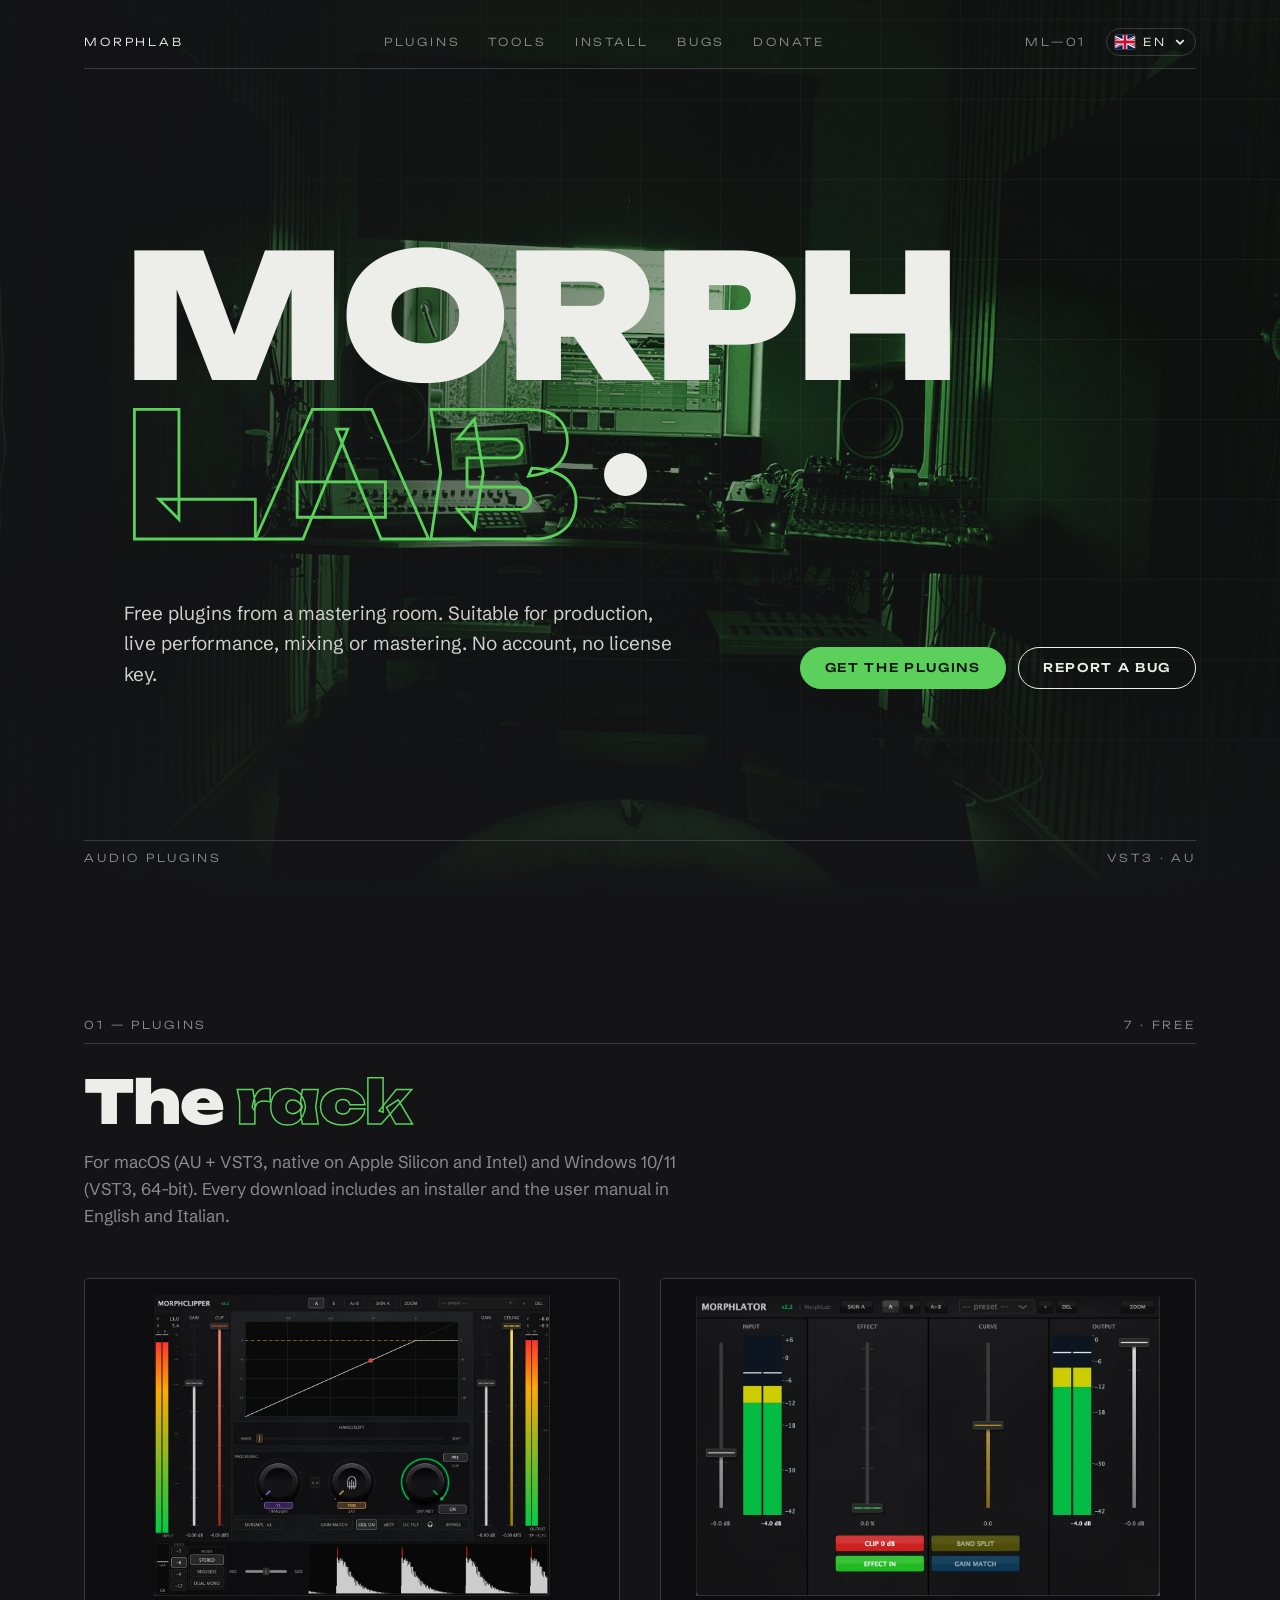
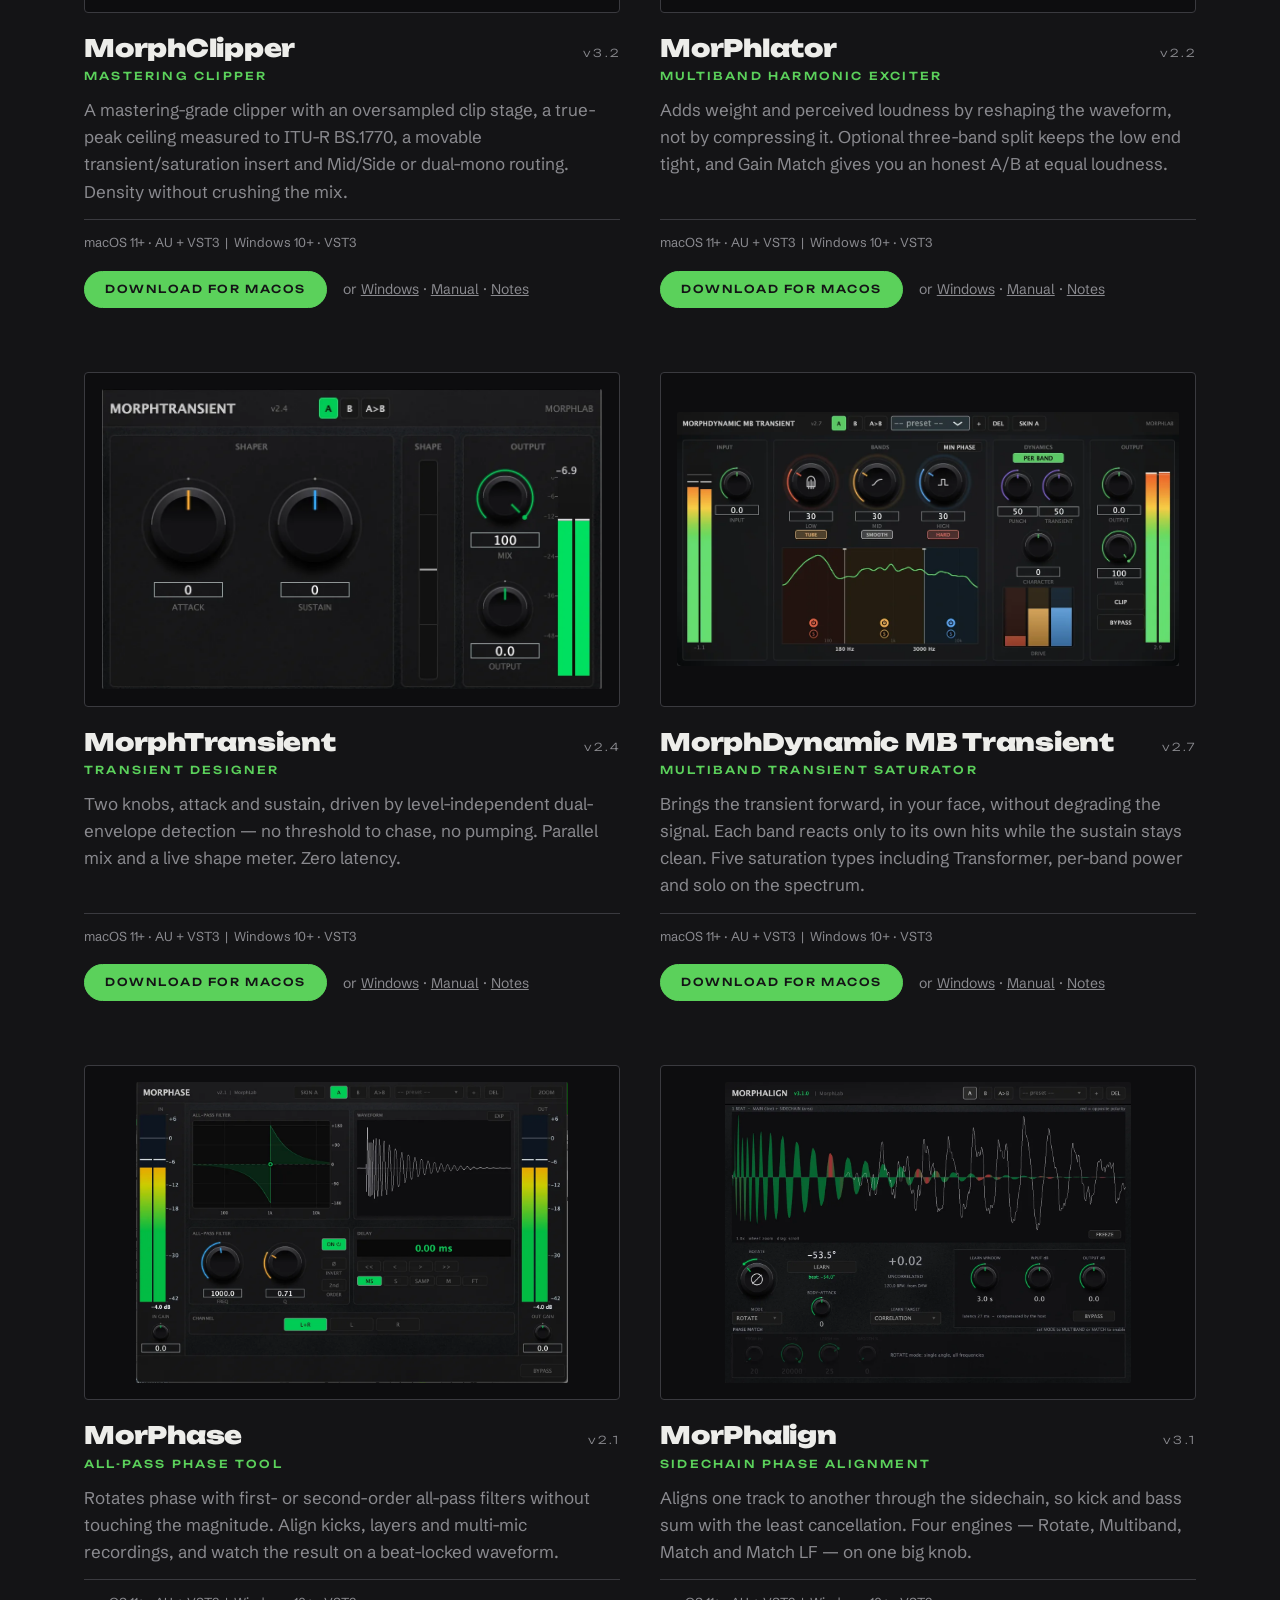
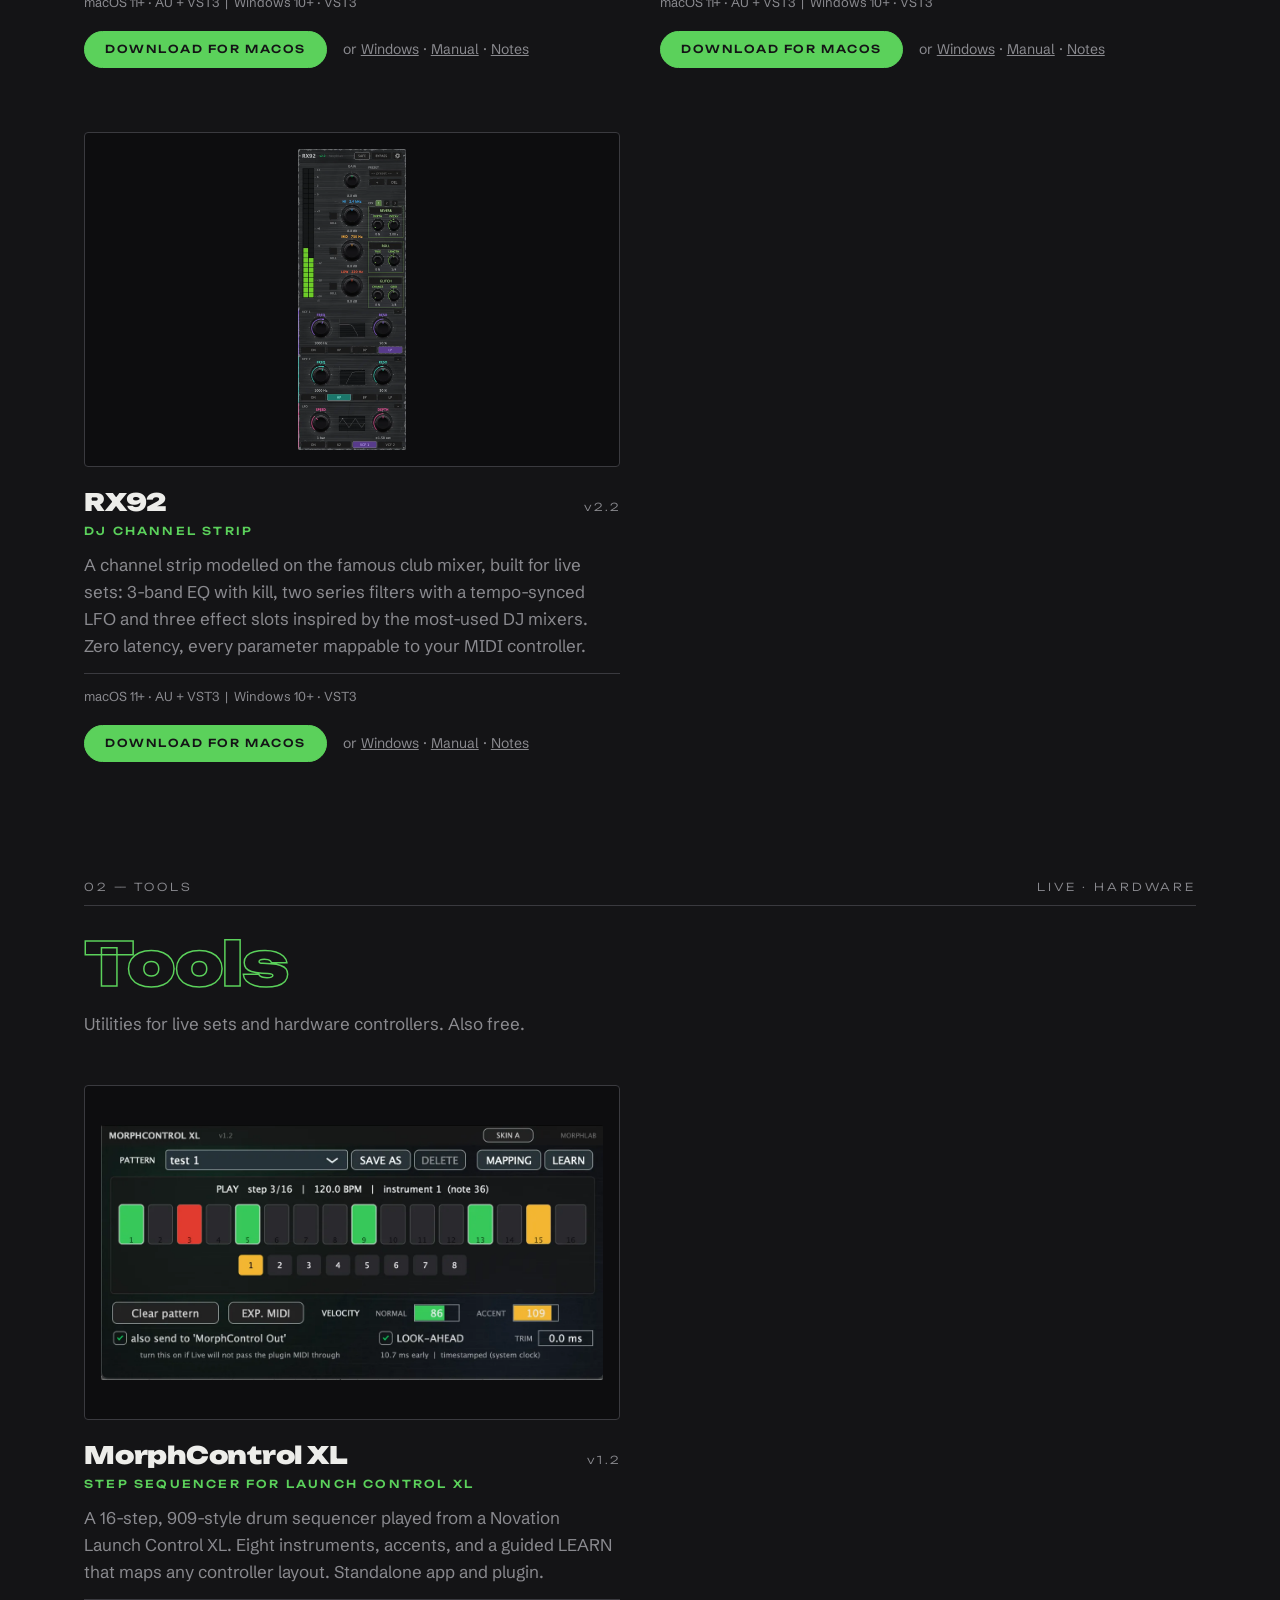
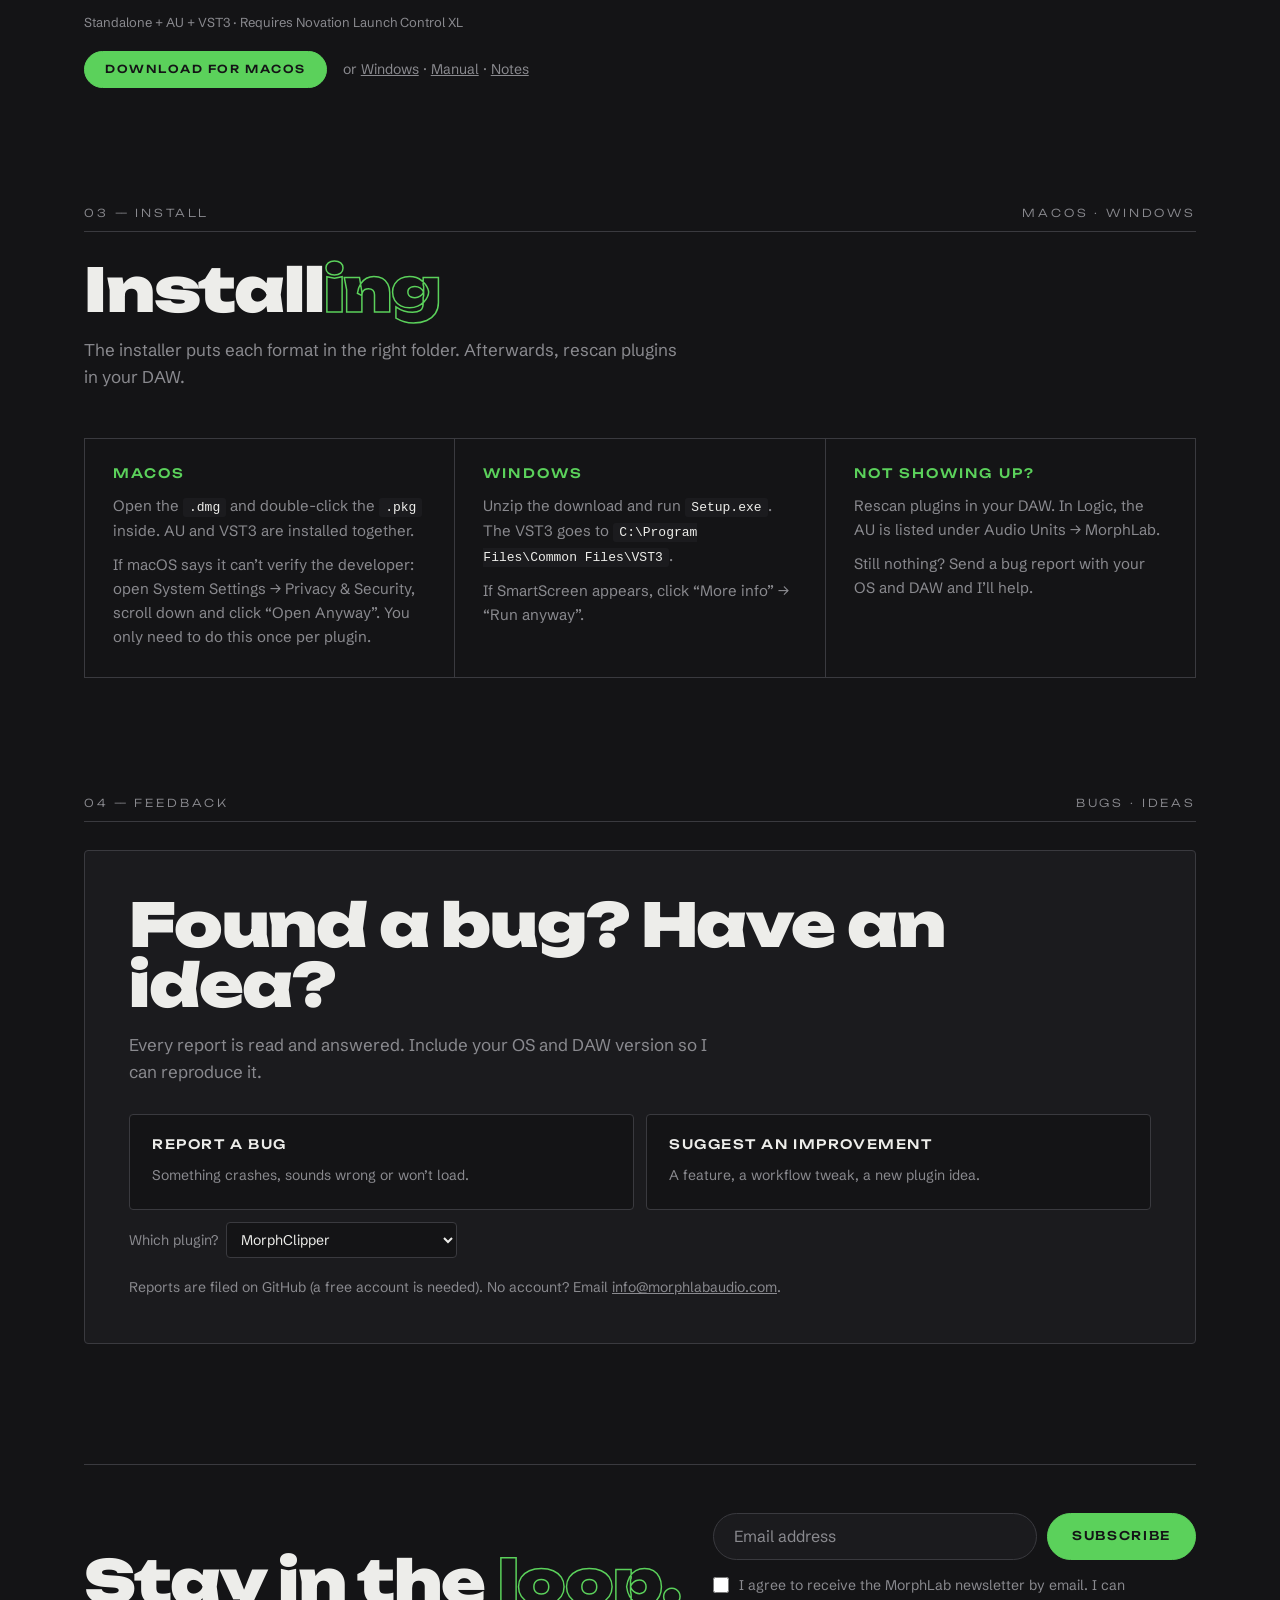
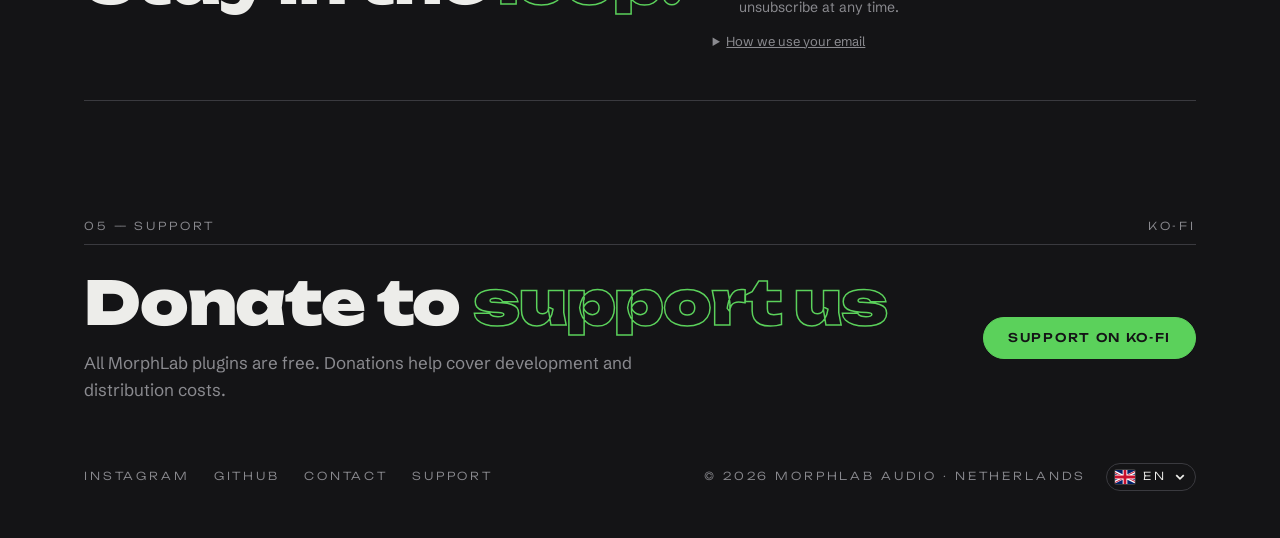
==== commit 3a752ccf: "RX92 2.2: GLITCH, screenshot nuovo" ====
--- a/index.html
+++ b/index.html
@@ -300,7 +300,7 @@
 // Newsletter sign-ups. Until Kit is set up they go to a Google Form (responses land in a Google Sheet);
 // once KIT_FORM is filled in, Kit takes over and the Google Form is no longer used.
 const KIT_FORM = "";  // Kit form ID (number in the form's URL in the Kit dashboard)
-const GFORM = { id:"", email:"", lang:"", consent:"" };  // form id (…/forms/d/e/<id>/viewform) + entry.NNN of each question
+const GFORM = { id:"1FAIpQLSfoSDcsLAx3iHIOuTj7FWFp72RAhg5goRBncEZs6C3idG0lGw", email:"entry.1125075590", lang:"entry.1324719701", consent:"entry.672579942" };  // form id (…/forms/d/e/<id>/viewform) + entry.NNN of each question
 const PRODUCTS = [
   { id:"morphclipper", file:"MorphClipper", name:"MorphClipper", version:"3.2", group:"plugins",
     tag:"Mastering clipper",
@@ -320,7 +320,7 @@
   { id:"morphalign", file:"MorPhalign", name:"MorPhalign", version:"3.1", group:"plugins",
     tag:"Sidechain phase alignment",
     text:"Aligns one track to another through the sidechain, so kick and bass sum with the least cancellation. Four engines — Rotate, Multiband, Match and Match LF — on one big knob." },
-  { id:"rx92", file:"RX92", name:"RX92", version:"2.1", group:"plugins",
+  { id:"rx92", file:"RX92", name:"RX92", version:"2.2", group:"plugins",
     tag:"DJ channel strip",
     text:"A channel strip modelled on the famous club mixer, built for live sets: 3-band EQ with kill, two series filters with a tempo-synced LFO and three effect slots inspired by the most-used DJ mixers. Zero latency, every parameter mappable to your MIDI controller." },
   { id:"morphcontrolxl", file:"MorphControl-XL", name:"MorphControl XL", version:"1.2", group:"tools",
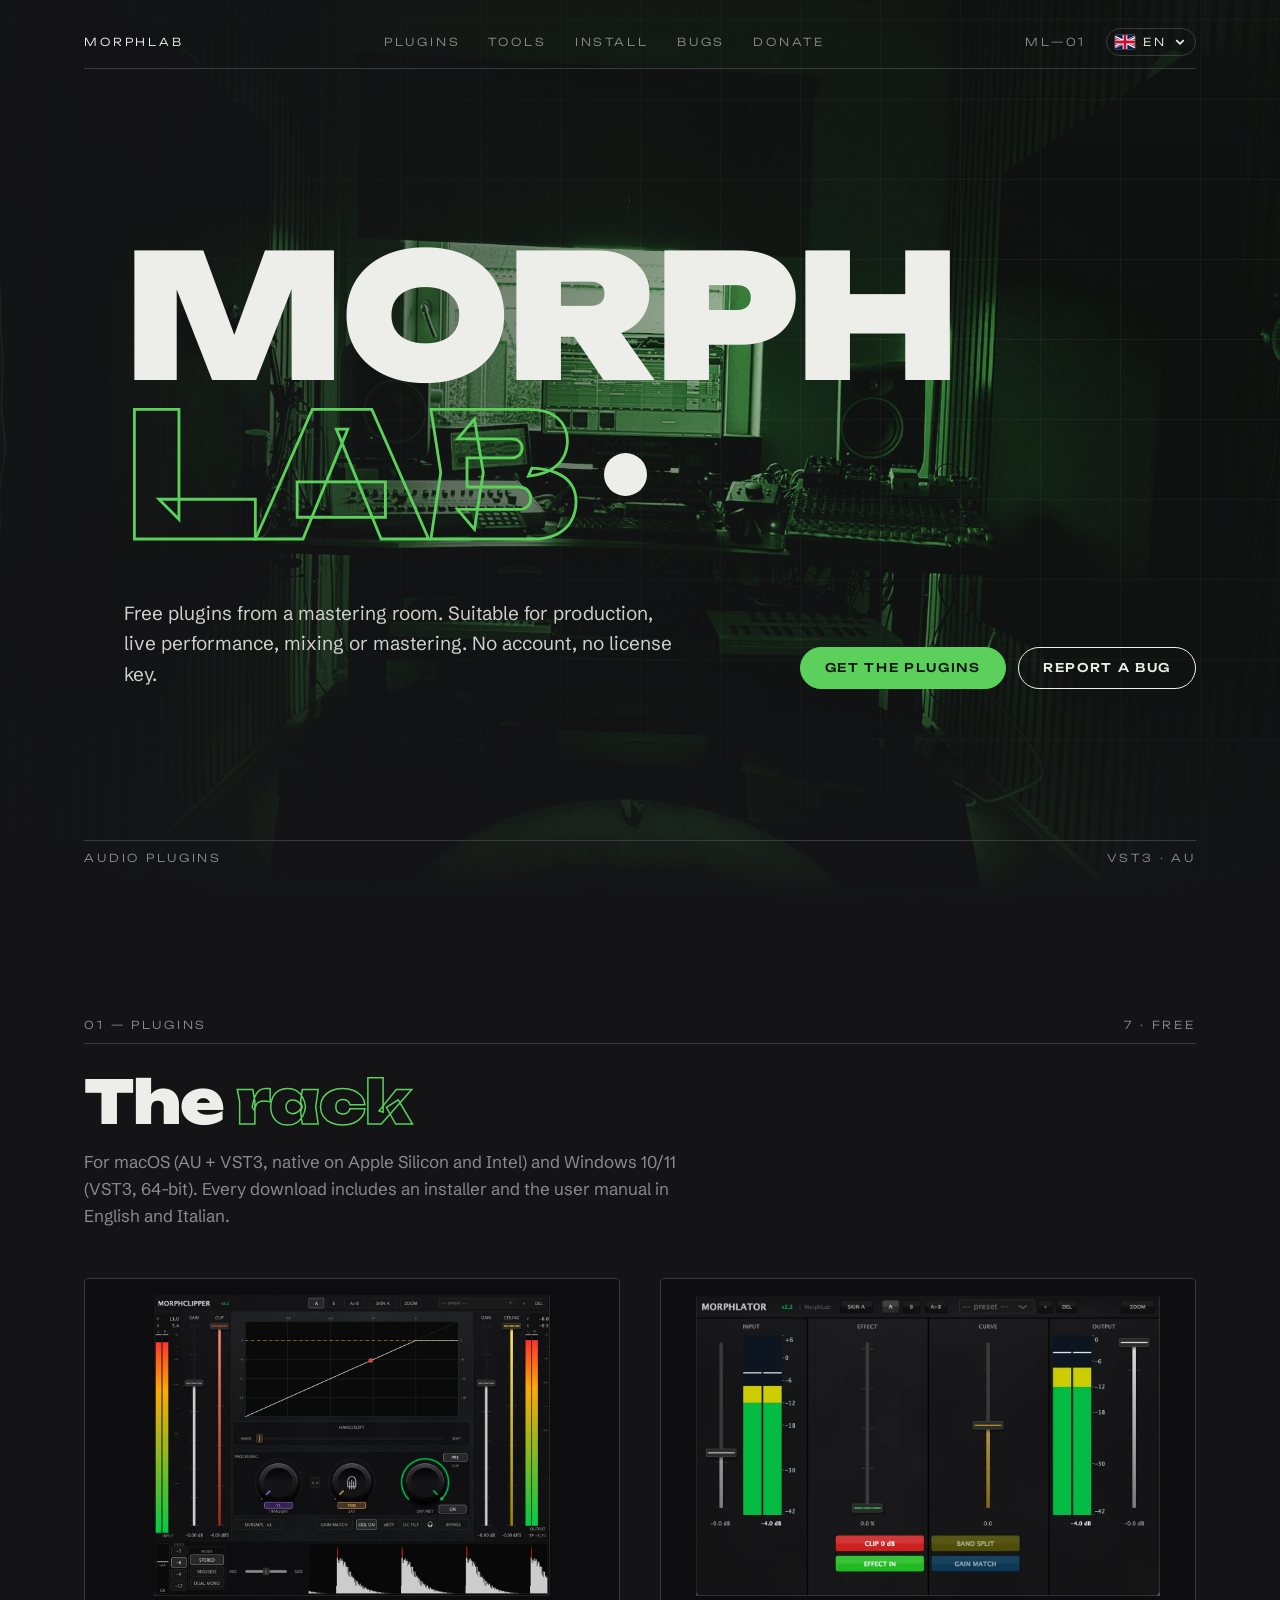
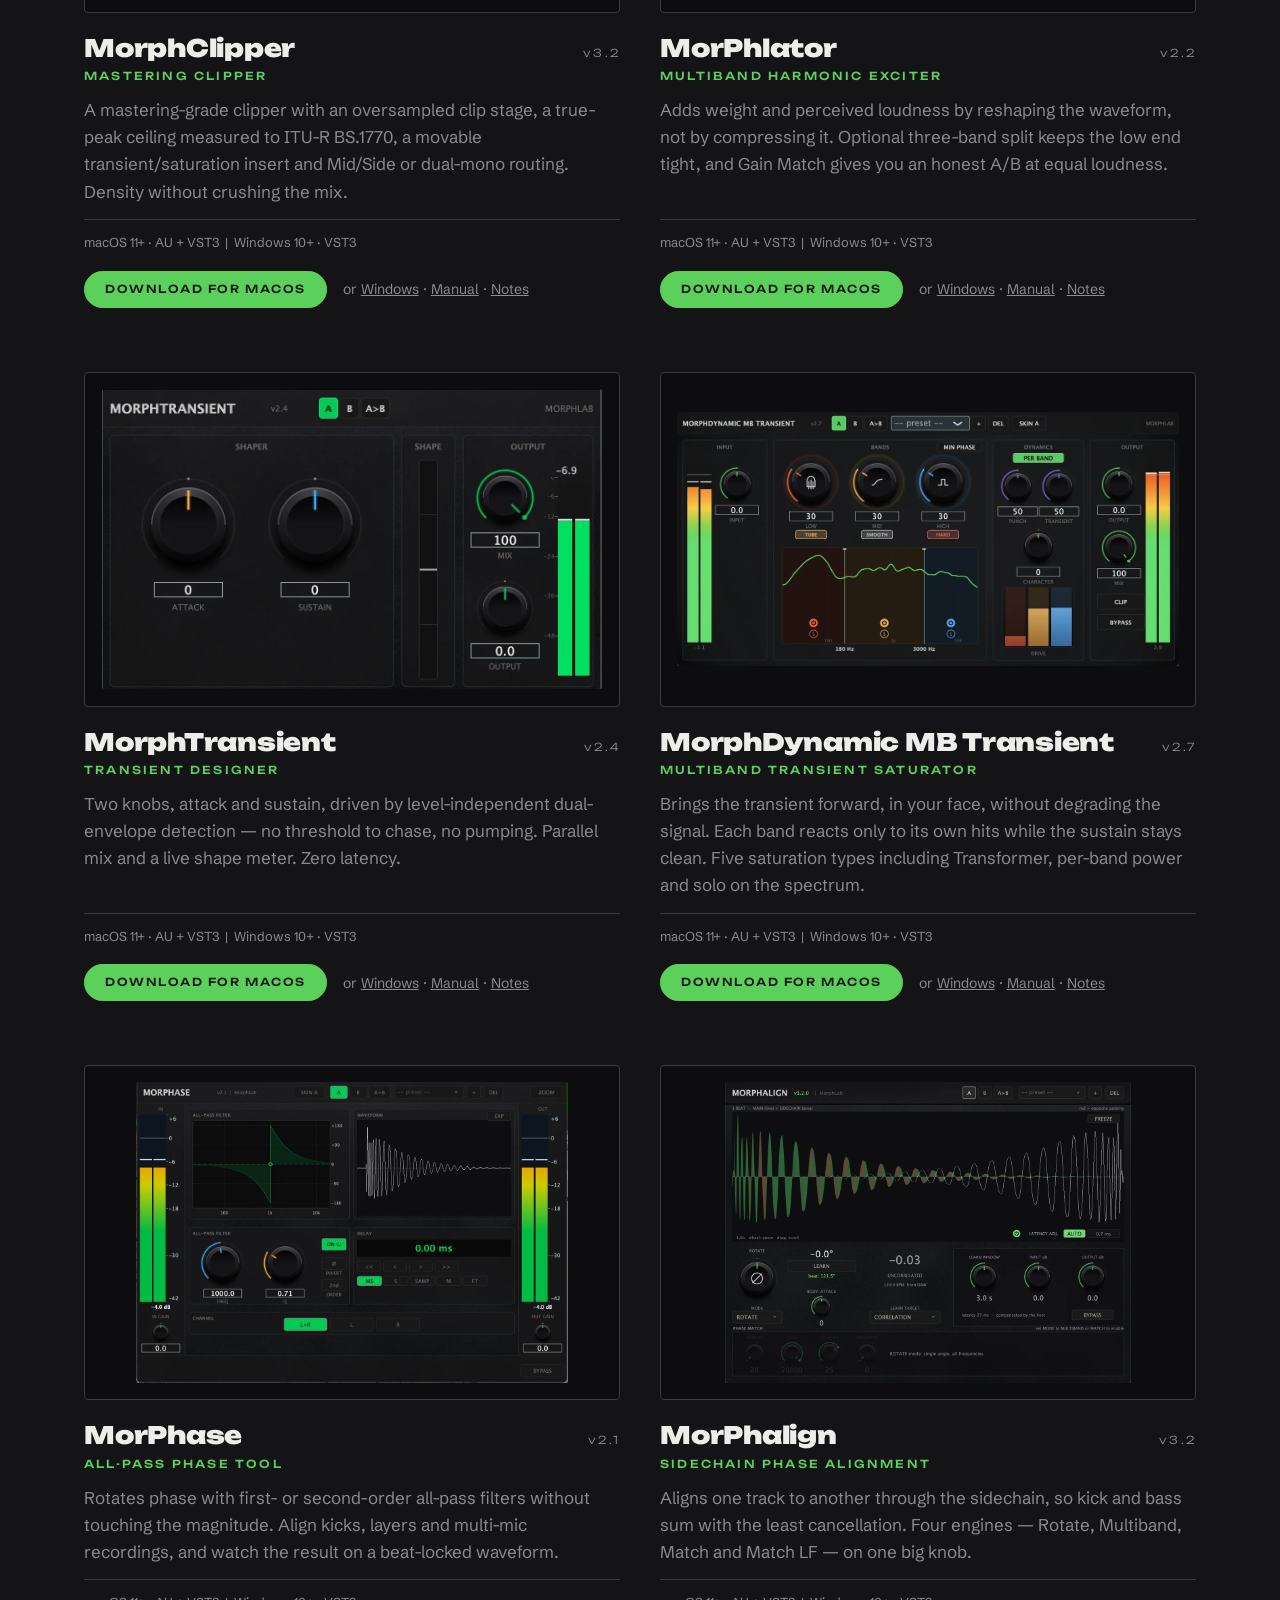
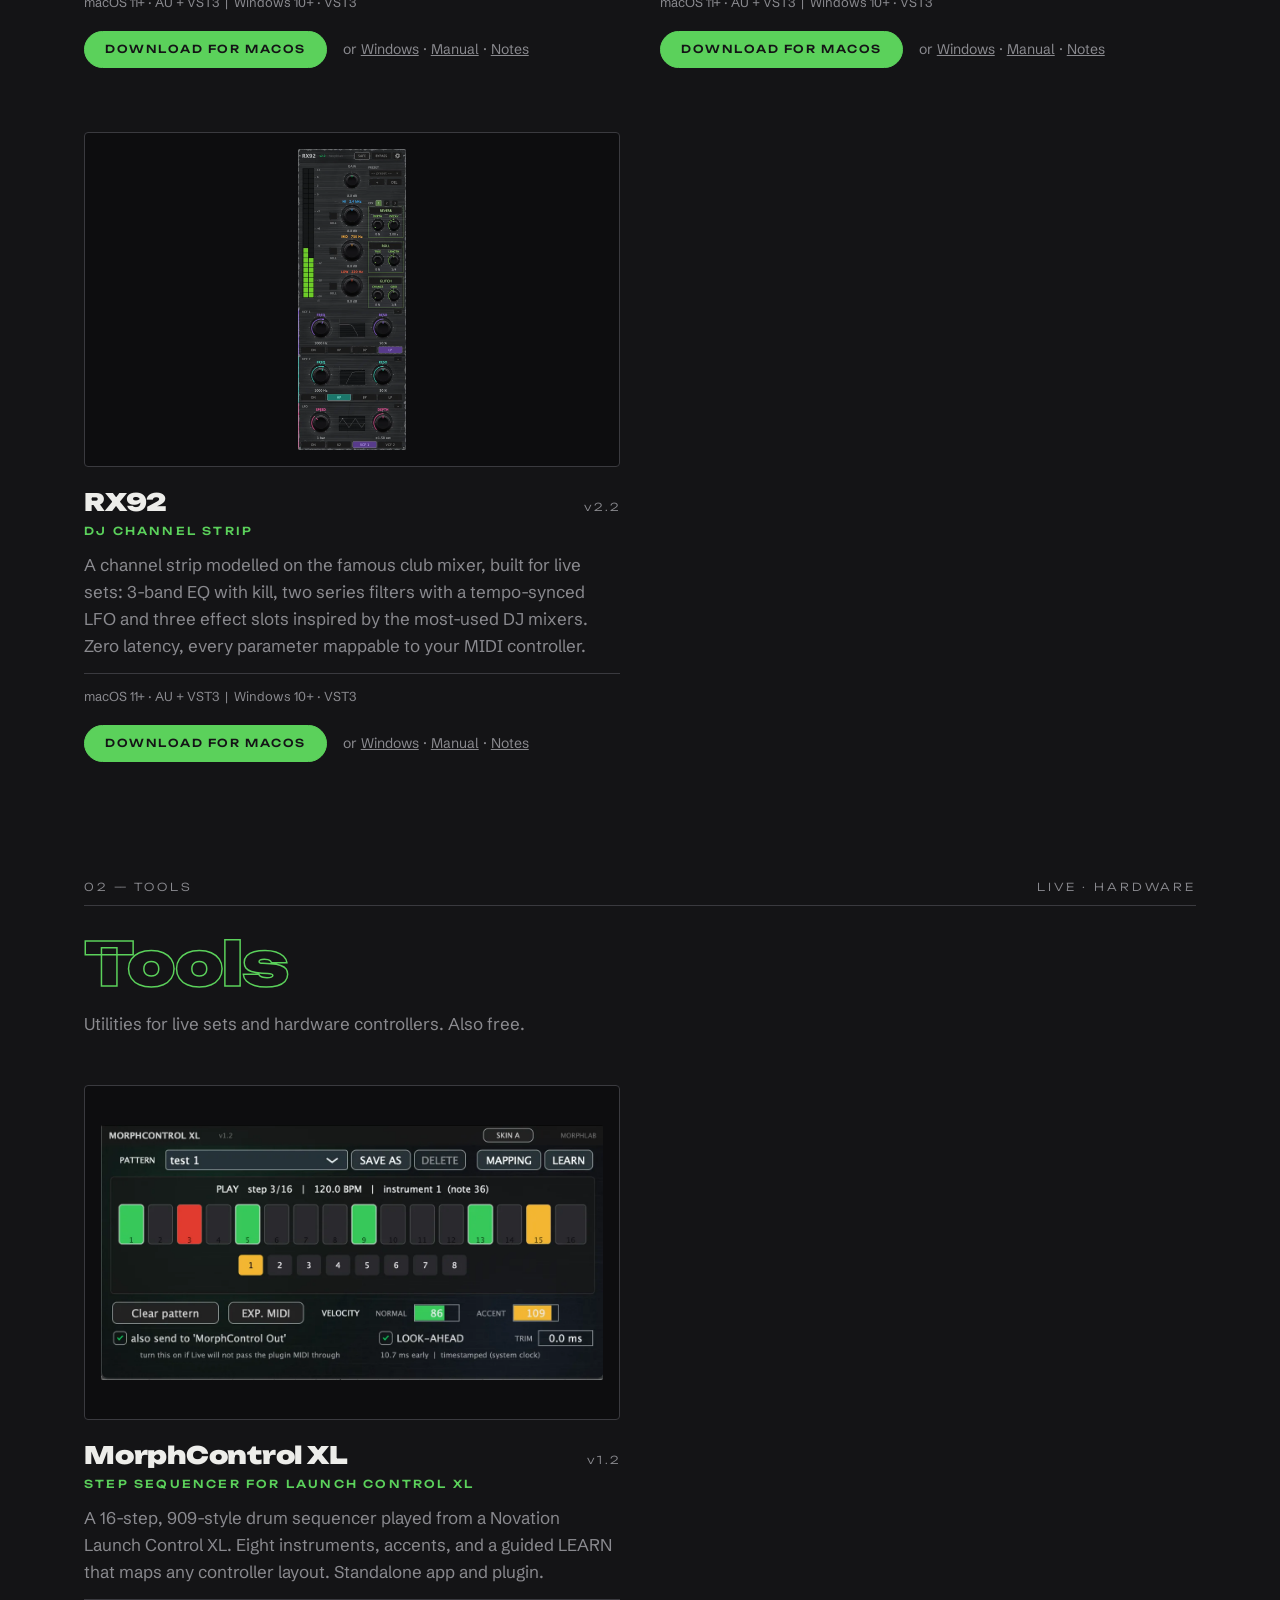
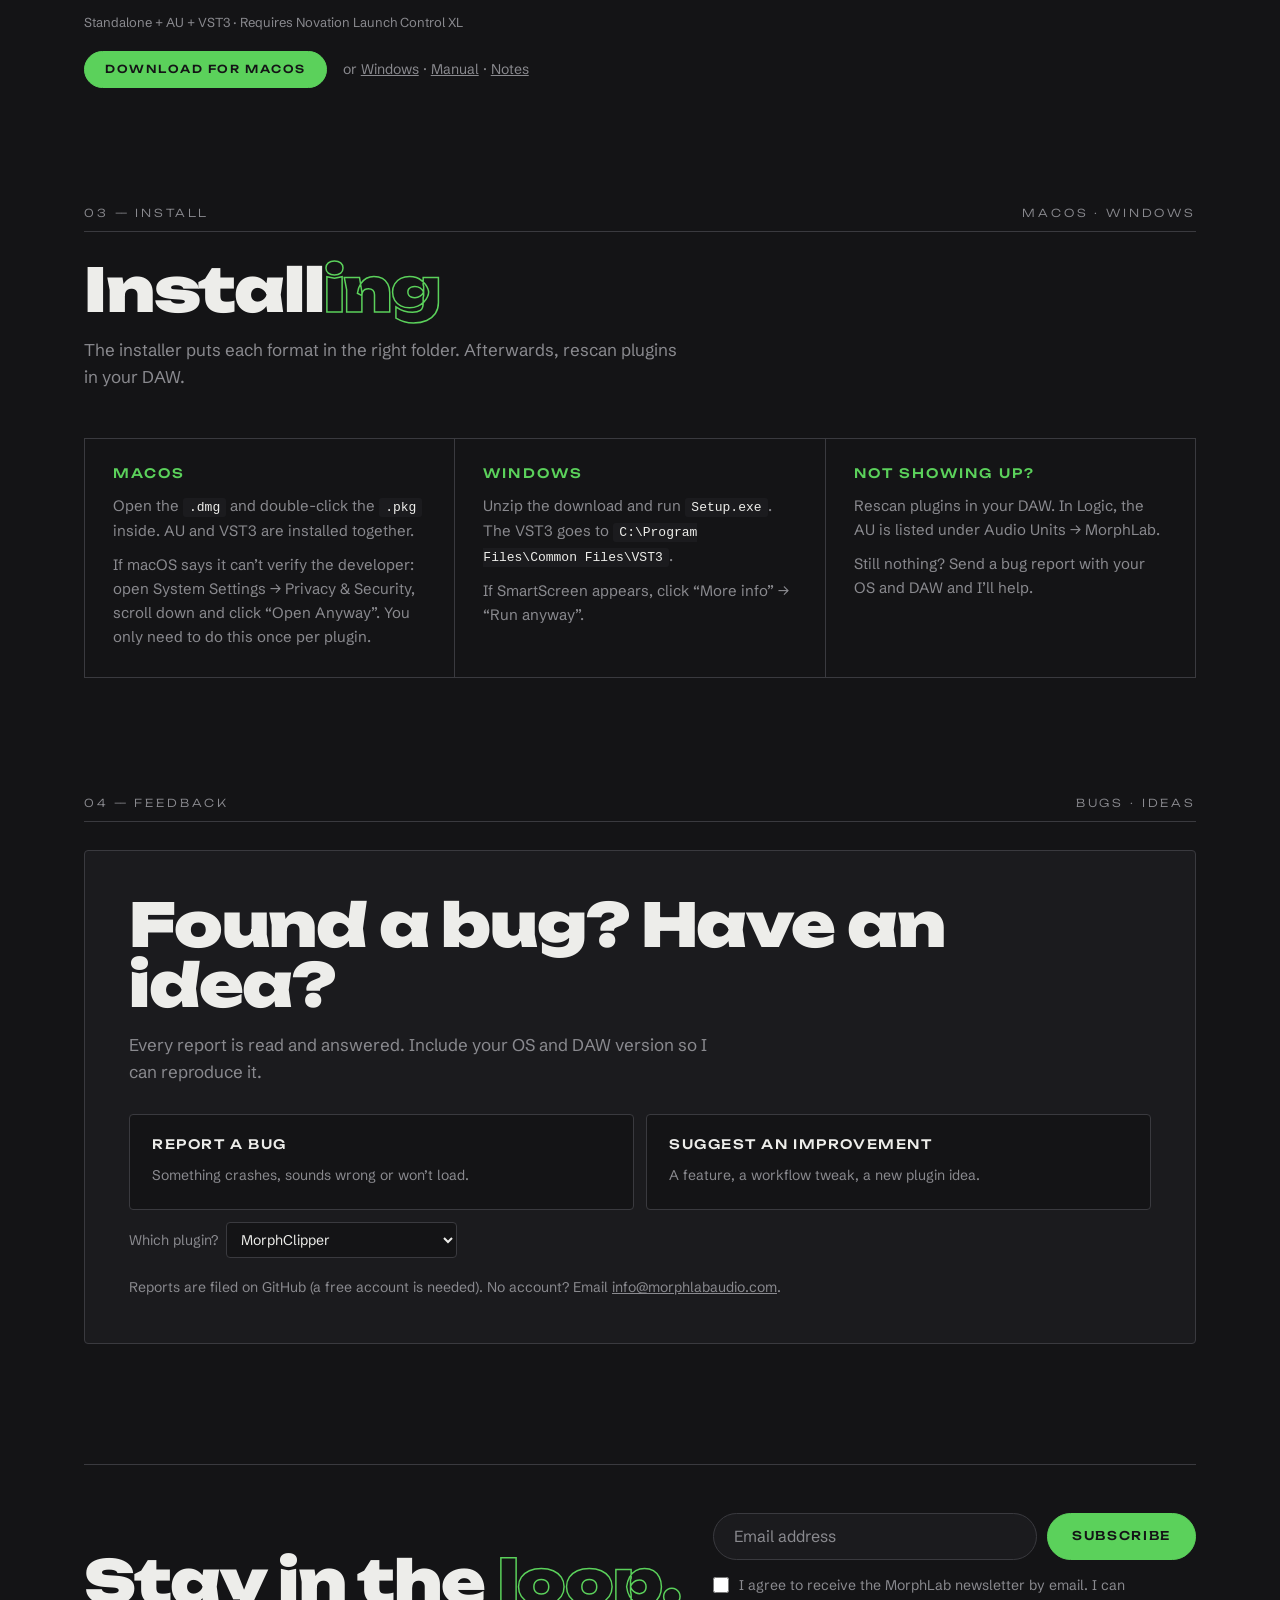
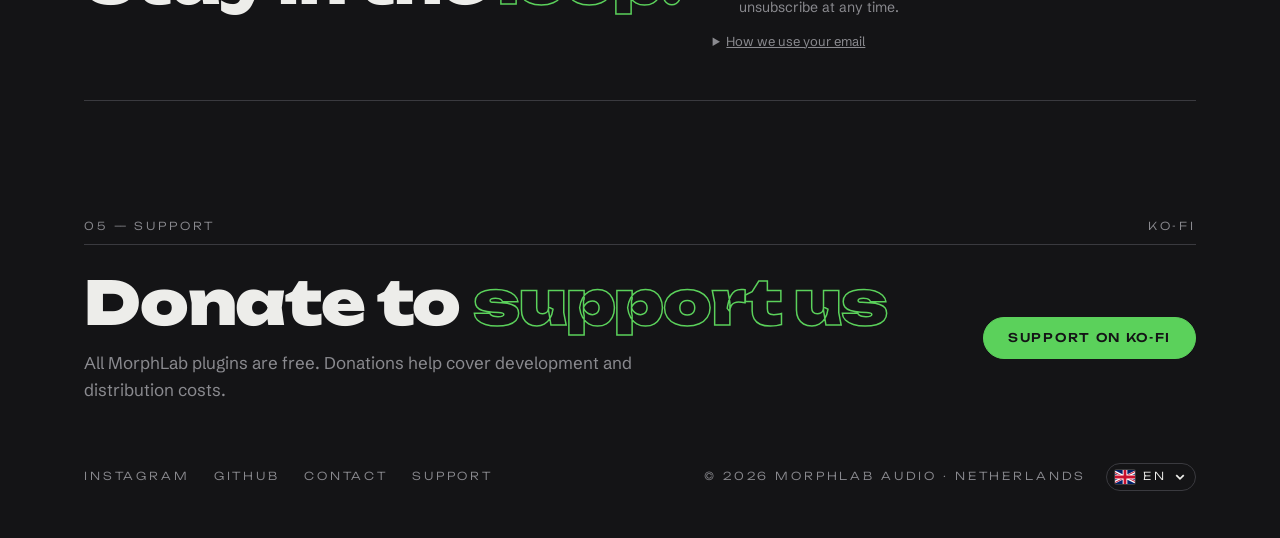
==== commit e2d172c8: "MorPhalign 3.2: LATENCY ADJ., screenshot nuovo Co-Authored-By: Claude Opus 5.5 <noreply@anthropic.co" ====
--- a/index.html
+++ b/index.html
@@ -317,7 +317,7 @@
   { id:"morphase", file:"MorPhase", name:"MorPhase", version:"2.1", group:"plugins",
     tag:"All-pass phase tool",
     text:"Rotates phase with first- or second-order all-pass filters without touching the magnitude. Align kicks, layers and multi-mic recordings, and watch the result on a beat-locked waveform." },
-  { id:"morphalign", file:"MorPhalign", name:"MorPhalign", version:"3.1", group:"plugins",
+  { id:"morphalign", file:"MorPhalign", name:"MorPhalign", version:"3.2", group:"plugins",
     tag:"Sidechain phase alignment",
     text:"Aligns one track to another through the sidechain, so kick and bass sum with the least cancellation. Four engines — Rotate, Multiband, Match and Match LF — on one big knob." },
   { id:"rx92", file:"RX92", name:"RX92", version:"2.2", group:"plugins",
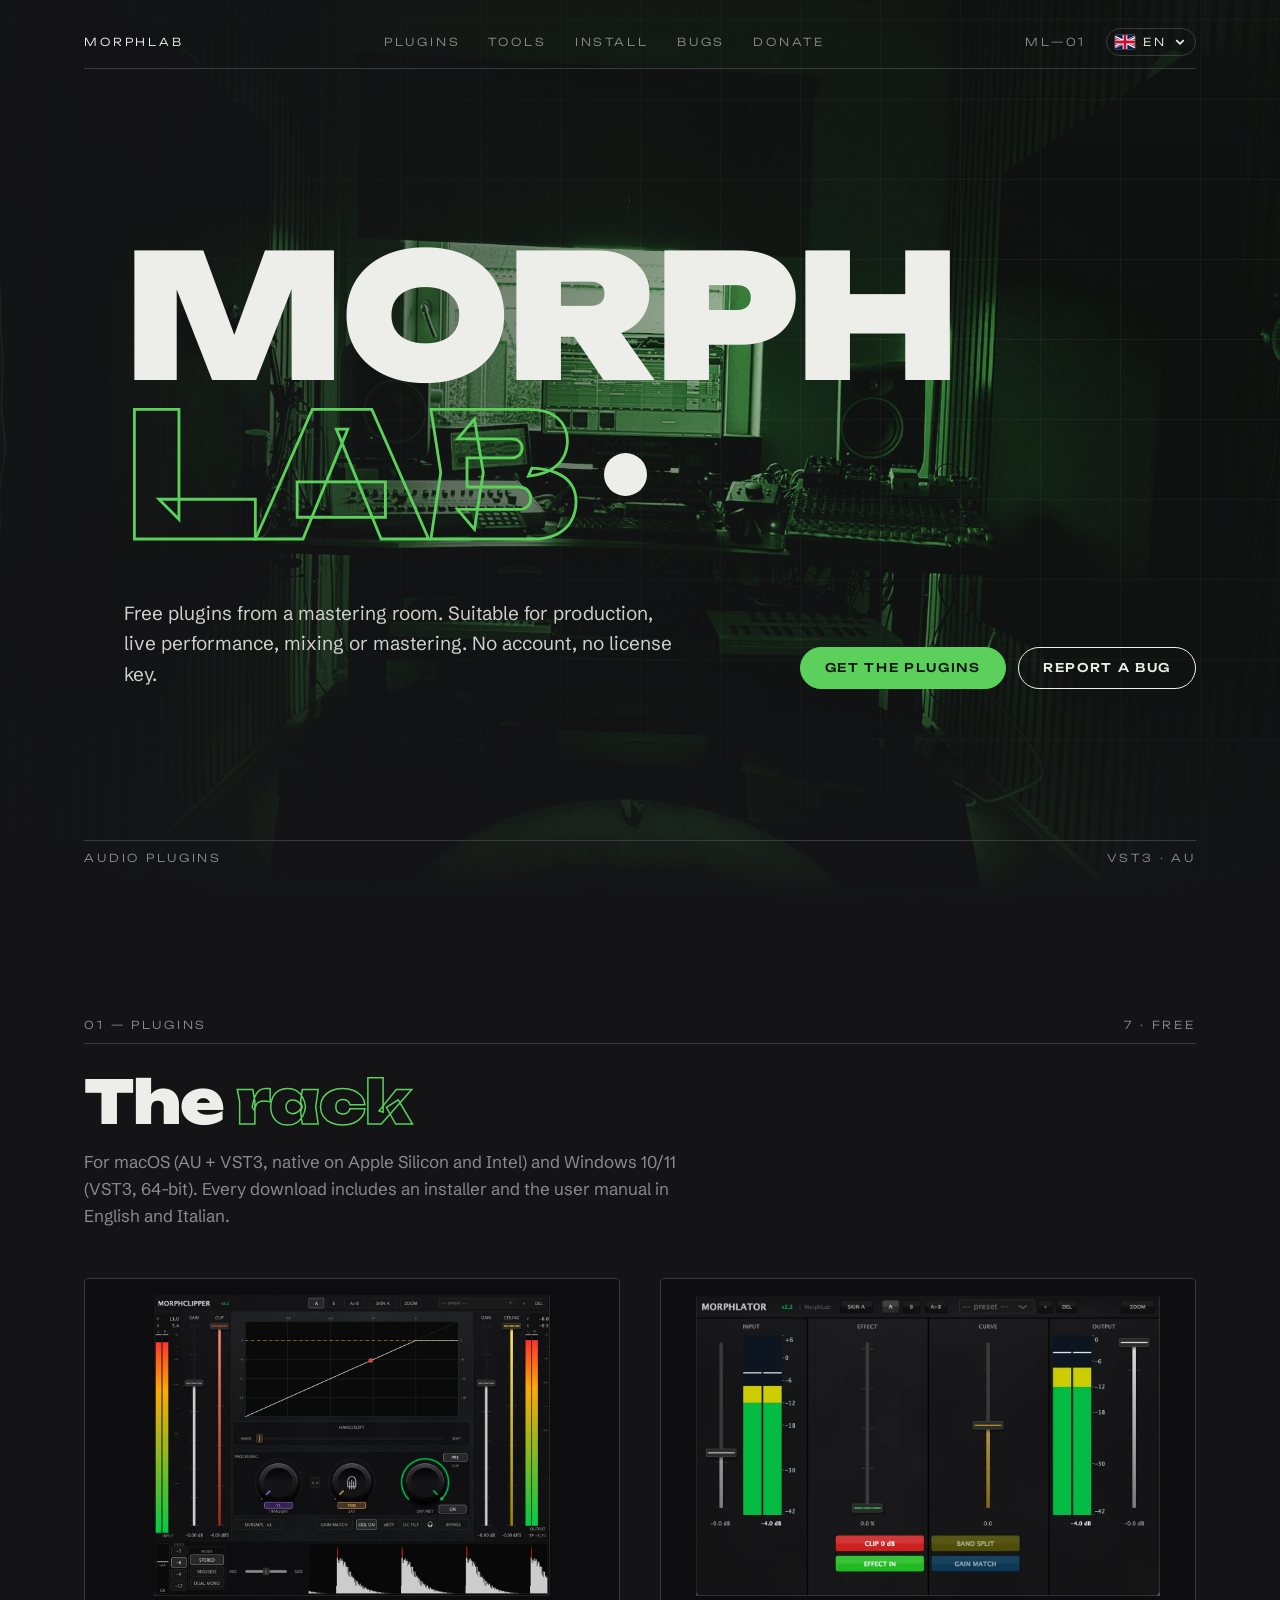
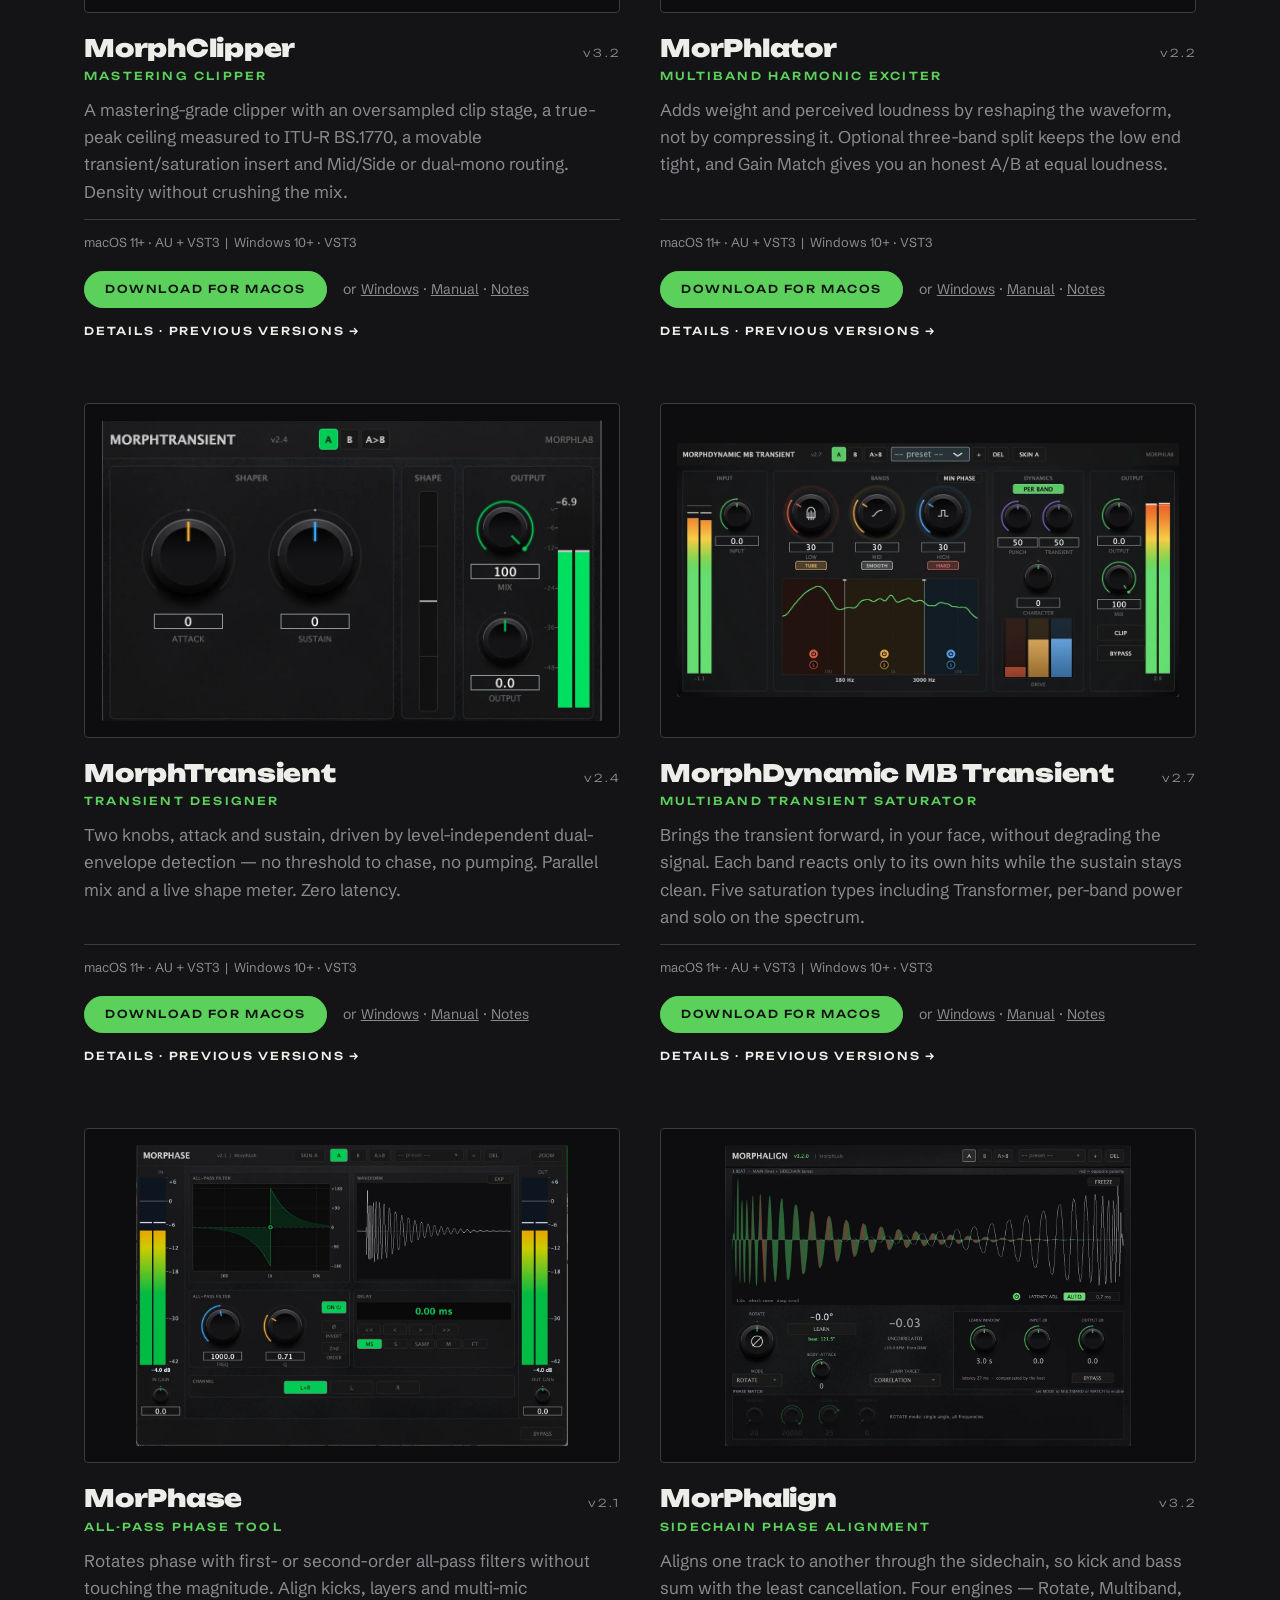
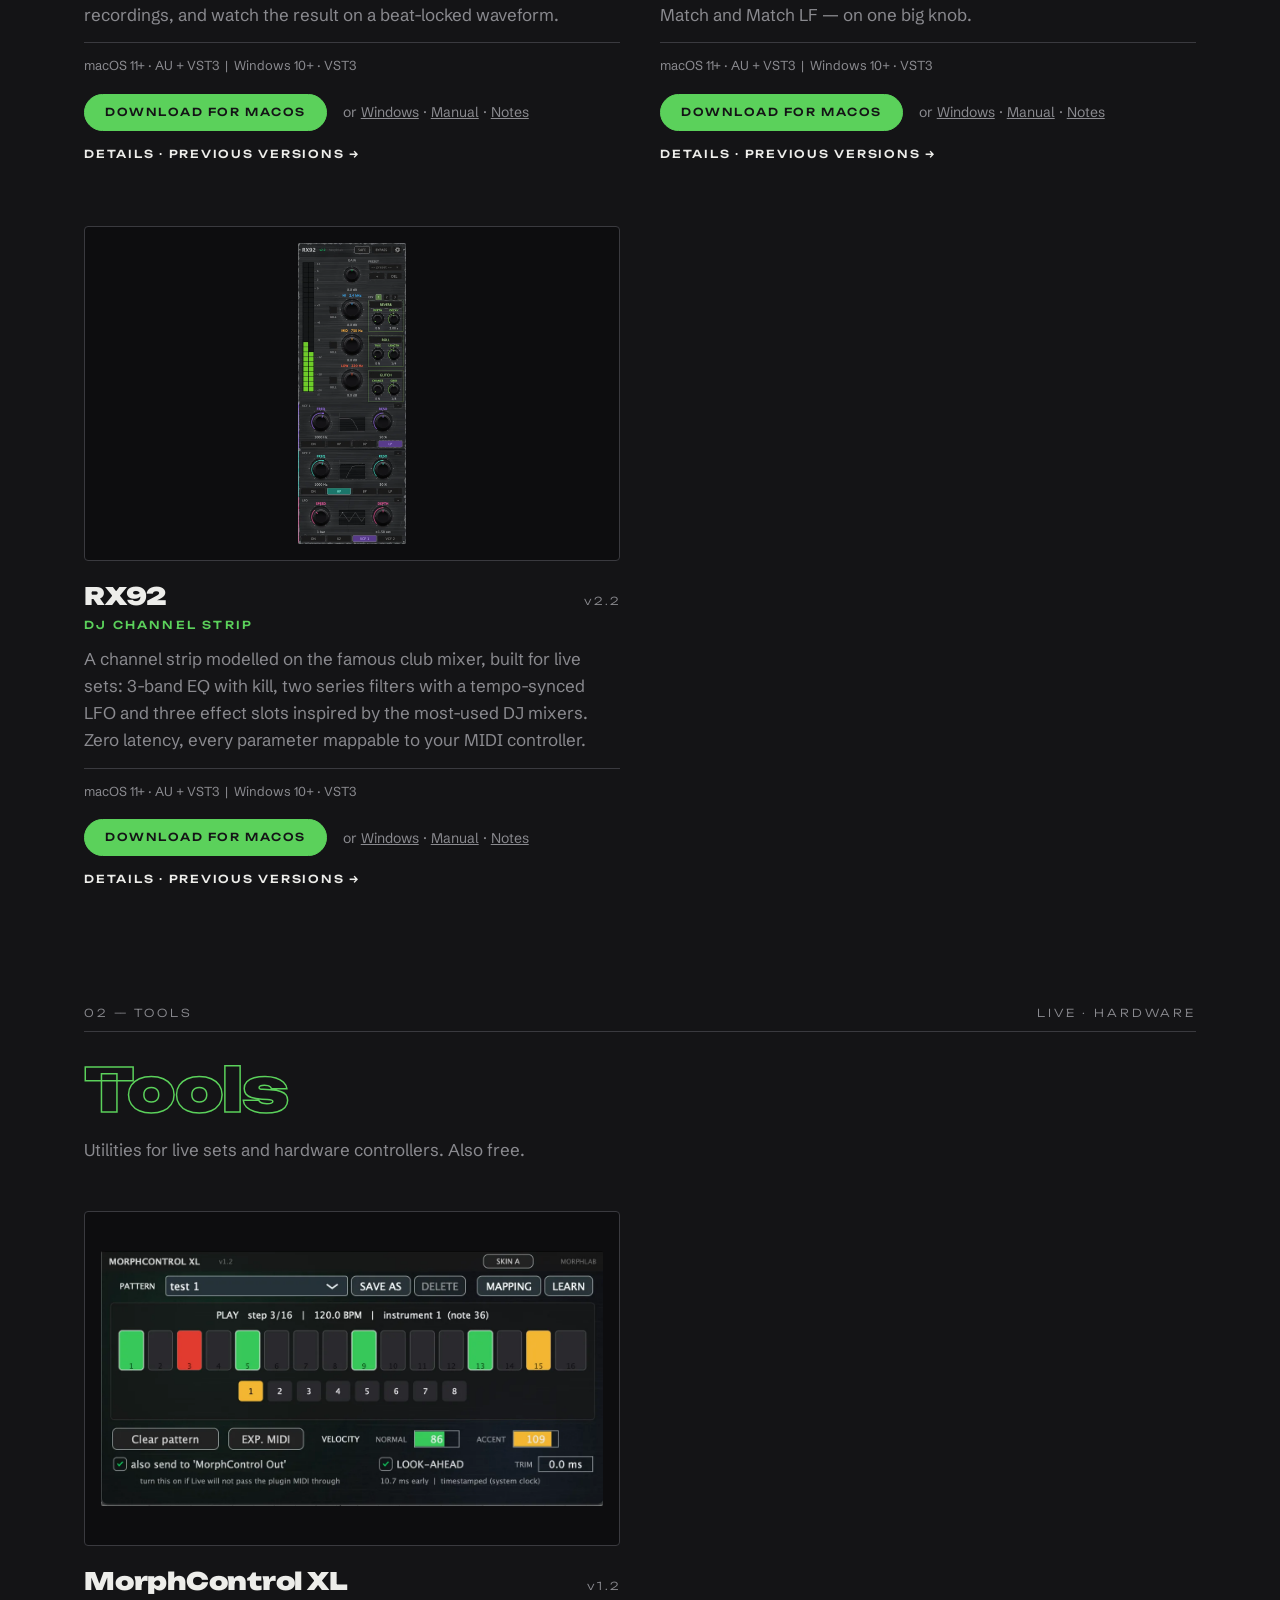
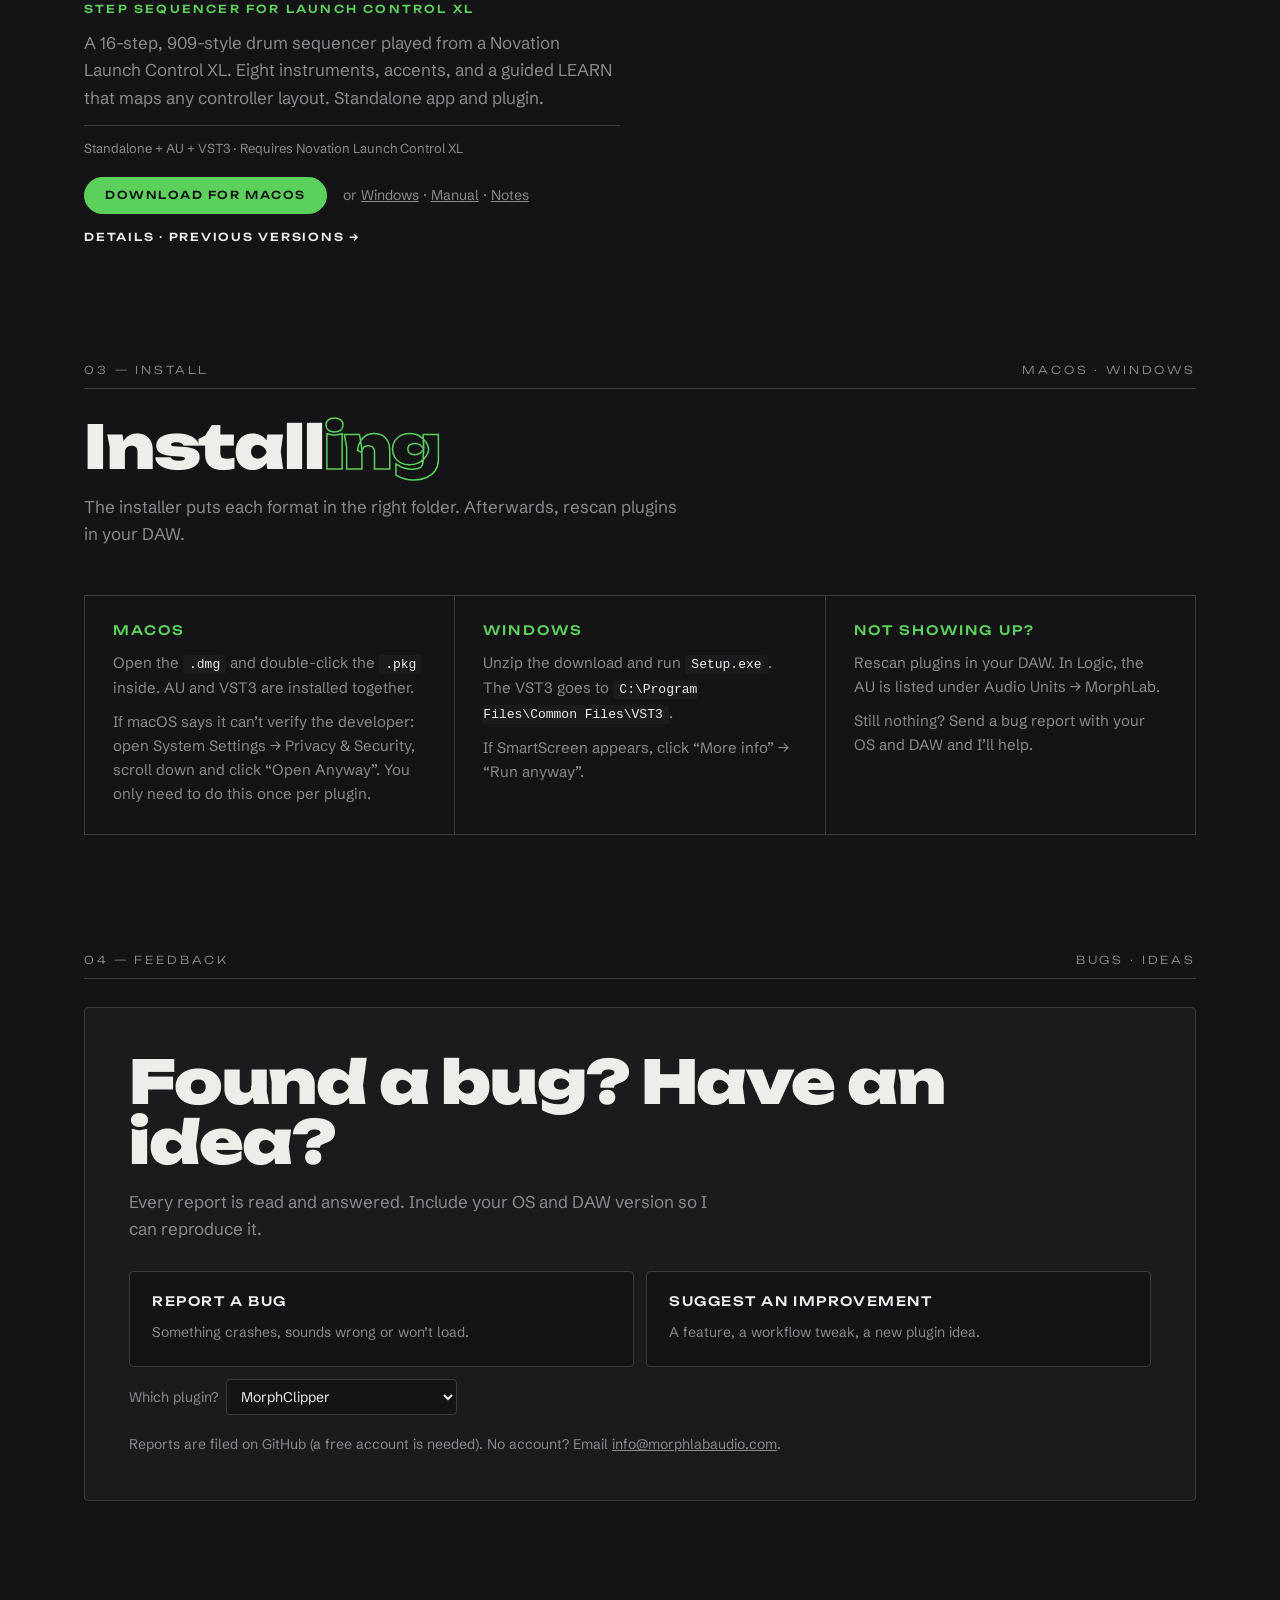
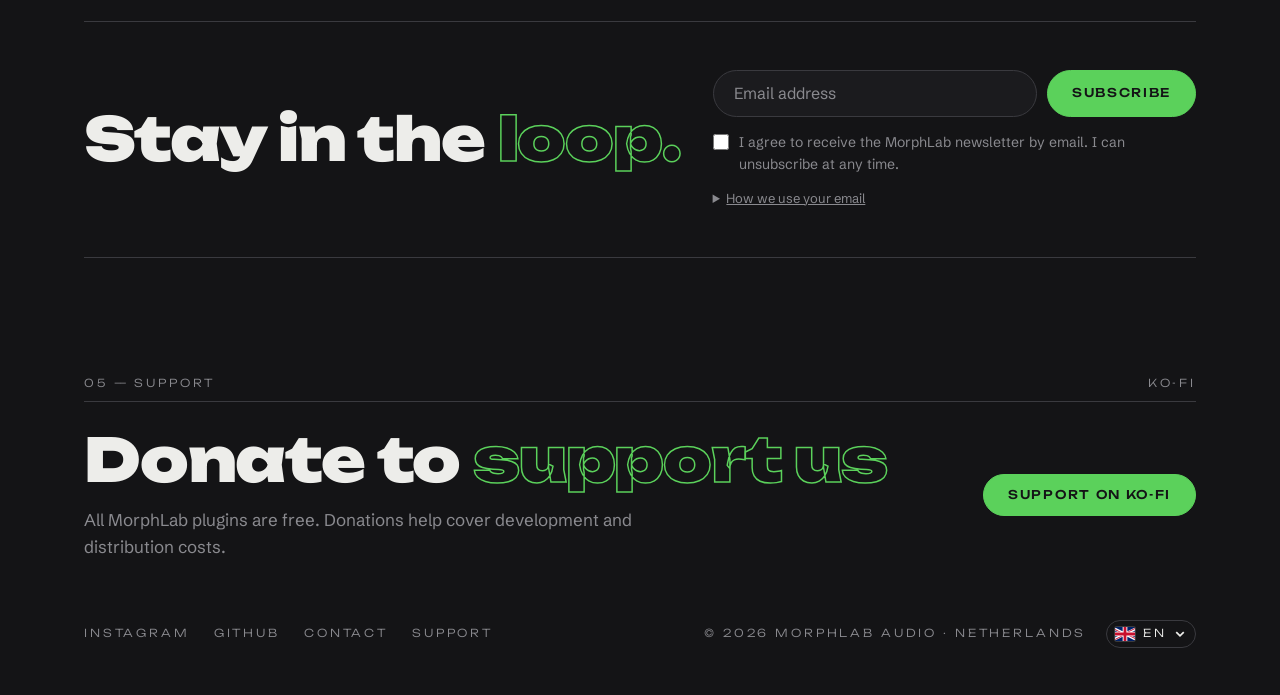
==== commit b67a078e: "Plugin pages: one page per plugin, archive of previous versions Each product gets /<id>/ with the la" ====
--- a/index.html
+++ b/index.html
@@ -13,178 +13,7 @@
 <link rel="icon" href="data:image/svg+xml,%3Csvg xmlns='http://www.w3.org/2000/svg' viewBox='0 0 32 32'%3E%3Crect width='32' height='32' rx='6' fill='%23141416'/%3E%3Ccircle cx='16' cy='16' r='7' fill='none' stroke='%235BD15B' stroke-width='2.5'/%3E%3Ccircle cx='16' cy='16' r='2.5' fill='%23EDEDEA'/%3E%3C/svg%3E">
 <link rel="preconnect" href="https://fonts.googleapis.com">
 <link href="https://fonts.googleapis.com/css2?family=Unbounded:wght@300;500;900&family=Schibsted+Grotesk:wght@400;500&display=swap" rel="stylesheet">
-<style>
-:root{
-  --bg:#141416; --bg2:#1B1B1E; --ink:#EDEDEA; --mute:#8A8A8F; --line:#3A3A3F; --green:#5BD15B; --shot:#0D0D0F;
-  --disp:"Unbounded",system-ui,sans-serif; --body:"Schibsted Grotesk",system-ui,sans-serif;
-}
-*{box-sizing:border-box;margin:0;padding:0}
-html{scroll-behavior:smooth;background:var(--bg)}
-body{background:var(--bg);color:var(--ink);font:400 17px/1.6 var(--body);-webkit-font-smoothing:antialiased}
-a{color:inherit}
-::selection{background:var(--green);color:var(--bg)}
-:focus-visible{outline:2px solid var(--green);outline-offset:3px}
-.wrap{max-width:1160px;margin:0 auto;padding:0 24px}
-.label{font:300 11px/1 var(--disp);letter-spacing:.26em;text-transform:uppercase;color:var(--mute)}
-
-/* ---------- HERO ---------- */
-.hero{position:relative;min-height:100svh;display:flex;flex-direction:column;overflow:hidden;isolation:isolate}
-.hero .photo{position:absolute;inset:0;z-index:-3;background:#0E120E url(img/hero.jpg) center/cover no-repeat;}
-.hero .tint{display:none}
-.hero .photo{background-position:62% 40%}
-.hero .fade{position:absolute;inset:0;z-index:-1;
-  background:
-    linear-gradient(180deg,rgba(20,20,22,.4) 0%,rgba(20,20,22,.05) 35%,rgba(20,20,22,.45) 78%,var(--bg) 100%),
-    linear-gradient(90deg,rgba(20,20,22,.8) 0%,rgba(20,20,22,.4) 45%,rgba(20,20,22,0) 80%),
-    repeating-linear-gradient(90deg,rgba(237,237,234,.05) 0 1px,transparent 1px 80px),
-    repeating-linear-gradient(0deg,rgba(237,237,234,.05) 0 1px,transparent 1px 80px)}
-.hero .wrap{width:100%;flex:1;display:flex;flex-direction:column;justify-content:space-between;padding-top:28px;padding-bottom:36px}
-.strip{display:flex;justify-content:space-between;align-items:center;gap:16px;border-bottom:1px solid var(--line);padding-bottom:12px}
-.strip.bottom{border-bottom:0;border-top:1px solid var(--line);padding:12px 0 0}
-.strip nav{display:flex;gap:28px}
-.strip nav a{text-decoration:none}
-.strip nav a:hover{color:var(--green)}
-.strip .brand{color:var(--ink);text-decoration:none}
-.wordmark{font:900 clamp(64px,13.5vw,176px)/.92 var(--disp);letter-spacing:-.02em;padding-left:clamp(0px,3.5vw,40px);margin:56px 0 0}
-.wordmark .row{display:flex;align-items:center;gap:clamp(12px,2.2vw,26px)}
-.wordmark .lab{color:transparent;-webkit-text-stroke:clamp(1.5px,.22vw,3px) var(--green)}
-.wordmark .dot{width:clamp(20px,3.4vw,46px);height:clamp(20px,3.4vw,46px);border-radius:50%;background:var(--ink);flex:none}
-.pitch{display:flex;justify-content:space-between;align-items:flex-end;gap:32px;flex-wrap:wrap;margin:44px 0 40px;padding-left:clamp(0px,3.5vw,40px)}
-.pitch p{max-width:46ch;font-size:19px;color:#CFCFCB}
-.actions{display:flex;gap:12px;flex-wrap:wrap}
-.btn{display:inline-block;padding:14px 24px;border-radius:999px;font:500 12px/1 var(--disp);letter-spacing:.14em;text-transform:uppercase;text-decoration:none;border:1.5px solid var(--ink);color:var(--ink);background:none;cursor:pointer;white-space:nowrap;transition:background .15s,color .15s,border-color .15s}
-.btn.solid{background:var(--green);border-color:var(--green);color:var(--bg)}
-.btn:hover{background:var(--ink);border-color:var(--ink);color:var(--bg)}
-
-/* ---------- SECTIONS ---------- */
-section{padding:120px 0 0}
-.shead{display:flex;justify-content:space-between;align-items:baseline;border-bottom:1px solid var(--line);padding-bottom:12px;margin-bottom:28px}
-h2{font:900 clamp(34px,5vw,60px)/1 var(--disp);letter-spacing:-.02em;margin-bottom:16px}
-h2 .o{color:transparent;-webkit-text-stroke:1.5px var(--green)}
-.lede{color:var(--mute);max-width:60ch;margin-bottom:48px}
-
-.grid{display:grid;grid-template-columns:repeat(2,1fr);gap:64px 40px}
-.card{display:flex;flex-direction:column}
-.shot{background:var(--shot);border:1px solid var(--line);border-radius:4px;aspect-ratio:16/10;display:flex;align-items:center;justify-content:center;overflow:hidden;padding:16px;transition:border-color .2s}
-.card:hover .shot{border-color:var(--green)}
-.shot img{max-width:100%;max-height:100%;object-fit:contain;display:block;border-radius:2px}
-.shot{cursor:zoom-in}
-
-/* full-size screenshot viewer: the page stays visible, blurred, behind the plugin */
-.lb{position:fixed;inset:0;z-index:100;display:flex;align-items:center;justify-content:center;padding:56px 24px 24px;overflow:auto;
-  background:rgba(20,20,22,.45);-webkit-backdrop-filter:blur(14px);backdrop-filter:blur(14px);opacity:0;transition:opacity .25s;cursor:zoom-out}
-.lb.on{opacity:1}
-.lb img{display:block;width:0;height:auto;border-radius:4px;
-  filter:drop-shadow(0 30px 60px rgba(0,0,0,.6));transform:scale(.97);transition:transform .3s cubic-bezier(.2,.8,.2,1)}
-.lb.on img{transform:none}
-.lb.native{display:block;padding:56px 24px 24px}
-.lb.native img{margin:0 auto}
-.lb-close{position:fixed;top:14px;right:16px;z-index:101;width:40px;height:40px;border-radius:50%;border:1.5px solid var(--ink);background:rgba(20,20,22,.6);color:var(--ink);font:300 22px/1 var(--disp);cursor:pointer}
-.lb-close:hover{border-color:var(--green);color:var(--green)}
-.card .head{display:flex;align-items:baseline;justify-content:space-between;gap:12px;margin-top:22px}
-.card h3{font:900 24px/1.1 var(--disp);letter-spacing:-.01em}
-.ver{font:300 11px/1 var(--disp);letter-spacing:.2em;color:var(--mute)}
-.tag{font:500 11px/1 var(--disp);letter-spacing:.2em;text-transform:uppercase;color:var(--green);margin-top:10px}
-.card p{color:var(--mute);margin-top:14px;max-width:54ch;flex:1}
-.formats{font-size:13px;color:var(--mute);margin-top:14px;padding-top:12px;border-top:1px solid var(--line)}
-.dl{display:flex;align-items:center;gap:16px;flex-wrap:wrap;margin-top:18px}
-.dl .btn{padding:12px 20px;font-size:11px}
-.alt{font-size:14px;color:var(--mute)}
-.alt a{color:var(--mute)}
-.alt a:hover{color:var(--green)}
-
-.steps{display:grid;grid-template-columns:repeat(3,1fr);gap:1px;background:var(--line);border:1px solid var(--line)}
-.steps>div{background:var(--bg);padding:28px}
-.steps b{display:block;font:500 13px/1 var(--disp);letter-spacing:.16em;text-transform:uppercase;margin-bottom:14px;color:var(--green)}
-.steps p{color:var(--mute);font-size:15px}
-.steps p+p{margin-top:10px}
-.steps code{font-size:13px;background:var(--bg2);color:var(--ink);padding:2px 6px;border-radius:3px}
-
-.panel{background:var(--bg2);border:1px solid var(--line);border-radius:4px;padding:44px}
-.panel .lede{margin-bottom:28px}
-.fb{display:grid;grid-template-columns:1fr 1fr;gap:12px}
-.fb a{display:block;padding:22px;border:1px solid var(--line);border-radius:4px;text-decoration:none;background:var(--bg)}
-.fb a:hover{border-color:var(--green)}
-.fb b{display:block;font:500 13px/1.2 var(--disp);letter-spacing:.12em;text-transform:uppercase;margin-bottom:8px}
-.fb span{font-size:14px;color:var(--mute)}
-.fb label{grid-column:1/-1;font-size:14px;color:var(--mute)}
-.fb select{margin-left:8px;padding:7px 10px;border-radius:4px;border:1px solid var(--line);background:var(--bg);color:var(--ink);font:inherit}
-.note{font-size:14px;color:var(--mute);margin-top:18px}
-.note a:hover{color:var(--green)}
-
-.news{display:flex;justify-content:space-between;align-items:center;gap:32px;flex-wrap:wrap;border-top:1px solid var(--line);border-bottom:1px solid var(--line);padding:48px 0}
-.news h2{margin:0;max-width:14ch}
-.sub{flex:1;max-width:540px}
-.sub-row{display:flex;gap:10px}
-.sub input[type=email]{flex:1;min-width:0;padding:13px 20px;border-radius:999px;border:1.5px solid var(--line);background:var(--bg2);color:var(--ink);font:400 16px/1.2 var(--body);outline:none;transition:border-color .15s}
-.sub input[type=email]:focus{border-color:var(--green)}
-.sub input::placeholder{color:var(--mute)}
-.sub .btn:disabled{opacity:.5;cursor:wait}
-.hp{position:absolute;left:-9999px;width:1px;height:1px;opacity:0}
-.sub-msg{font-size:14px;margin-top:12px;color:var(--green)}
-.sub-msg:empty{display:none}
-.sub-msg.err{color:var(--ink)}
-.sub-ok{display:flex;gap:10px;align-items:flex-start;font-size:14px;color:var(--mute);margin-top:14px;cursor:pointer}
-.sub-ok input{accent-color:var(--green);width:16px;height:16px;margin-top:3px;flex:none}
-.sub-note{font-size:13px;color:var(--mute);margin-top:12px}
-.sub-note summary{cursor:pointer;text-decoration:underline;width:max-content}
-.sub-note summary:hover{color:var(--green)}
-.sub-note p{margin-top:8px;max-width:60ch}
-
-.support{display:flex;justify-content:space-between;align-items:center;gap:32px;flex-wrap:wrap}
-.support .lede{margin:0}
-
-/* thank-you popup after the first download */
-.tip{position:fixed;inset:0;z-index:100;display:flex;align-items:center;justify-content:center;padding:24px;
-  background:rgba(20,20,22,.45);-webkit-backdrop-filter:blur(14px);backdrop-filter:blur(14px);opacity:0;transition:opacity .25s}
-.tip.on{opacity:1}
-.tip .box{position:relative;max-width:460px;width:100%;background:var(--bg2);border:1px solid var(--line);border-radius:4px;padding:40px 32px 32px;
-  transform:translateY(8px);transition:transform .3s cubic-bezier(.2,.8,.2,1)}
-.tip.on .box{transform:none}
-.tip h3{font:900 26px/1.1 var(--disp);letter-spacing:-.01em;margin:14px 0 14px}
-.tip h3 .o{color:transparent;-webkit-text-stroke:1.2px var(--green)}
-.tip p{color:var(--mute);margin-bottom:26px}
-.tip .actions{align-items:center}
-.tip .later{background:none;border:0;color:var(--mute);font:inherit;font-size:14px;cursor:pointer;text-decoration:underline;padding:8px}
-.tip .later:hover{color:var(--green)}
-.tip .lb-close{position:absolute;top:12px;right:12px;width:34px;height:34px;font-size:19px}
-
-/* language picker: flags are inline SVG because Windows renders flag emoji as plain letters */
-.strip .right{display:flex;align-items:center;gap:20px}
-.lang{position:relative;display:inline-block}
-.lang-btn{display:flex;align-items:center;gap:8px;background:none;border:1px solid var(--line);border-radius:999px;padding:6px 10px 6px 8px;color:var(--ink);font:inherit;letter-spacing:inherit;text-transform:inherit;cursor:pointer;transition:border-color .15s}
-.lang-btn:hover,.lang.open .lang-btn{border-color:var(--green)}
-.lang-btn .chev{width:10px;height:10px;fill:none;stroke:currentColor;stroke-width:1.4;transition:transform .15s}
-.lang.open .chev{transform:rotate(180deg)}
-.flag{width:20px;height:14px;border-radius:2px;flex:none;display:block;box-shadow:0 0 0 1px rgba(237,237,234,.18)}
-.lang-menu{position:absolute;right:0;top:calc(100% + 8px);z-index:50;min-width:180px;list-style:none;background:var(--bg2);border:1px solid var(--line);border-radius:4px;padding:6px;
-  box-shadow:0 18px 40px rgba(0,0,0,.5);opacity:0;visibility:hidden;transform:translateY(-4px);transition:opacity .15s,transform .15s,visibility .15s}
-.lang.up .lang-menu{top:auto;bottom:calc(100% + 8px);transform:translateY(4px)}
-.lang.open .lang-menu{opacity:1;visibility:visible;transform:none}
-.lang-menu button{display:flex;align-items:center;gap:12px;width:100%;background:none;border:0;border-radius:3px;padding:10px;color:var(--ink);font:inherit;letter-spacing:inherit;text-transform:inherit;cursor:pointer;text-align:left}
-.lang-menu button:hover{background:var(--bg)}
-.lang-menu button[aria-selected="true"]{color:var(--green)}
-.foot-r{display:flex;align-items:center;gap:20px;flex-wrap:wrap}
-
-footer{display:flex;justify-content:space-between;align-items:center;flex-wrap:wrap;gap:16px;padding:60px 0 48px;line-height:1.6}
-footer div:first-child{display:flex;flex-wrap:wrap;gap:12px 24px}
-footer a{text-decoration:none}
-footer a:hover{color:var(--green)}
-
-@media (max-width:860px){
-  .strip nav{display:none}
-  .grid{grid-template-columns:1fr;gap:56px}
-  .steps{grid-template-columns:1fr}
-  .fb{grid-template-columns:1fr}
-  .panel{padding:24px}
-  section{padding-top:88px}
-  .pitch p{font-size:17px}
-  .hero .fade{background-color:rgba(20,20,22,.32)}
-  .wordmark .lab{-webkit-text-stroke-width:2px}
-}
-@media (max-width:480px){.btn{white-space:normal;text-align:center;line-height:1.3}.sub-row{flex-direction:column}}
-@media (prefers-reduced-motion:reduce){html{scroll-behavior:auto}*{transition:none!important}}
-</style>
+<link rel="stylesheet" href="/assets/site.css">
 </head>
 <body>
 
@@ -289,480 +118,6 @@
 </footer>
 
 </div>
-<script>
-/* ================= EDIT HERE =================
-   One entry per product. To publish an update:
-   1. create a GitHub release with tag  <id>-v<version>  (e.g. morphclipper-v3.3)
-   2. attach  <file>-mac.dmg  <file>-win.zip  <file>-manual.pdf
-   3. change "version" below and push.                                   */
-const REPO = "morphlabaudio/morphlabaudio-site";
-const KOFI = "https://ko-fi.com/morphlabaudio";
-// Newsletter sign-ups. Until Kit is set up they go to a Google Form (responses land in a Google Sheet);
-// once KIT_FORM is filled in, Kit takes over and the Google Form is no longer used.
-const KIT_FORM = "";  // Kit form ID (number in the form's URL in the Kit dashboard)
-const GFORM = { id:"1FAIpQLSfoSDcsLAx3iHIOuTj7FWFp72RAhg5goRBncEZs6C3idG0lGw", email:"entry.1125075590", lang:"entry.1324719701", consent:"entry.672579942" };  // form id (…/forms/d/e/<id>/viewform) + entry.NNN of each question
-const PRODUCTS = [
-  { id:"morphclipper", file:"MorphClipper", name:"MorphClipper", version:"3.2", group:"plugins",
-    tag:"Mastering clipper",
-    text:"A mastering-grade clipper with an oversampled clip stage, a true-peak ceiling measured to ITU-R BS.1770, a movable transient/saturation insert and Mid/Side or dual-mono routing. Density without crushing the mix." },
-  { id:"morphlator", file:"MorPhlator", name:"MorPhlator", version:"2.2", group:"plugins",
-    tag:"Multiband harmonic exciter",
-    text:"Adds weight and perceived loudness by reshaping the waveform, not by compressing it. Optional three-band split keeps the low end tight, and Gain Match gives you an honest A/B at equal loudness." },
-  { id:"morphtransient", file:"MorphTransient", name:"MorphTransient", version:"2.4", group:"plugins",
-    tag:"Transient designer",
-    text:"Two knobs, attack and sustain, driven by level-independent dual-envelope detection — no threshold to chase, no pumping. Parallel mix and a live shape meter. Zero latency." },
-  { id:"morphdynamic", file:"MorphDynamic-MB-Transient", name:"MorphDynamic MB Transient", version:"2.7", group:"plugins",
-    tag:"Multiband transient saturator",
-    text:"Brings the transient forward, in your face, without degrading the signal. Each band reacts only to its own hits while the sustain stays clean. Five saturation types including Transformer, per-band power and solo on the spectrum." },
-  { id:"morphase", file:"MorPhase", name:"MorPhase", version:"2.1", group:"plugins",
-    tag:"All-pass phase tool",
-    text:"Rotates phase with first- or second-order all-pass filters without touching the magnitude. Align kicks, layers and multi-mic recordings, and watch the result on a beat-locked waveform." },
-  { id:"morphalign", file:"MorPhalign", name:"MorPhalign", version:"3.2", group:"plugins",
-    tag:"Sidechain phase alignment",
-    text:"Aligns one track to another through the sidechain, so kick and bass sum with the least cancellation. Four engines — Rotate, Multiband, Match and Match LF — on one big knob." },
-  { id:"rx92", file:"RX92", name:"RX92", version:"2.2", group:"plugins",
-    tag:"DJ channel strip",
-    text:"A channel strip modelled on the famous club mixer, built for live sets: 3-band EQ with kill, two series filters with a tempo-synced LFO and three effect slots inspired by the most-used DJ mixers. Zero latency, every parameter mappable to your MIDI controller." },
-  { id:"morphcontrolxl", file:"MorphControl-XL", name:"MorphControl XL", version:"1.2", group:"tools",
-    tag:"Step sequencer for Launch Control XL",
-    text:"A 16-step, 909-style drum sequencer played from a Novation Launch Control XL. Eight instruments, accents, and a guided LEARN that maps any controller layout. Standalone app and plugin.",
-    formats:"Standalone + AU + VST3 · Requires Novation Launch Control XL" }
-];
-/* ================= TRANSLATIONS =================
-   English is the text in the HTML and in PRODUCTS above; these are the other languages.
-   A missing key falls back to English. Product cards use "<id>.tag" and "<id>.text".  */
-const LANGS = [
-  { code:"en", name:"English" },
-  { code:"it", name:"Italiano" },
-  { code:"nl", name:"Nederlands" },
-  { code:"fr", name:"Français" }
-];
-const I18N = {
-  it: {
-    "title":"MorphLab Audio — Plugin audio gratuiti",
-    "nav.plugins":"Plugin", "nav.tools":"Strumenti", "nav.install":"Installazione", "nav.bugs":"Bug", "nav.donate":"Dona",
-    "hero.pitch":"Plugin gratuiti nati in uno studio di mastering. Per produzione, live, mix o mastering. Nessun account, nessuna chiave di licenza.",
-    "hero.get":"Scarica i plugin", "hero.report":"Segnala un bug", "hero.audio":"Plugin audio",
-    "s1.label":"01 — Plugin", "s1.right":"7 · Gratis", "s1.h":'Il <span class="o">rack</span>',
-    "s1.lede":"Per macOS (AU + VST3, nativi su Apple Silicon e Intel) e Windows 10/11 (VST3, 64 bit). Ogni download include l’installer e il manuale utente in inglese e italiano.",
-    "s2.label":"02 — Strumenti", "s2.h":'<span class="o">Strumenti</span>',
-    "s2.lede":"Utility per i live set e i controller hardware. Anche queste gratis.",
-    "s3.label":"03 — Installazione", "s3.h":'Install<span class="o">azione</span>',
-    "s3.lede":"L’installer mette ogni formato nella cartella giusta. Poi rifai la scansione dei plugin nella tua DAW.",
-    "s3.mac1":"Apri il <code>.dmg</code> e fai doppio clic sul <code>.pkg</code> che contiene. AU e VST3 si installano insieme.",
-    "s3.mac2":"Se macOS dice che non può verificare lo sviluppatore: apri Impostazioni di Sistema → Privacy e sicurezza, scorri in basso e clicca “Apri comunque”. Basta farlo una volta per plugin.",
-    "s3.win1":"Estrai lo zip e avvia <code>Setup.exe</code>. Il VST3 va in <code>C:\\Program Files\\Common Files\\VST3</code>.",
-    "s3.win2":"Se compare SmartScreen, clicca “Ulteriori informazioni” → “Esegui comunque”.",
-    "s3.miss":"Non compare?",
-    "s3.miss1":"Rifai la scansione dei plugin nella DAW. In Logic l’AU si trova in Audio Units → MorphLab.",
-    "s3.miss2":"Ancora niente? Manda una segnalazione indicando sistema operativo e DAW e ti aiuto.",
-    "s4.label":"04 — Feedback", "s4.right":"Bug · Idee", "s4.h":"Trovato un bug? Hai un’idea?",
-    "s4.lede":"Ogni segnalazione viene letta e riceve risposta. Indica sistema operativo e versione della DAW, così posso riprodurre il problema.",
-    "s4.note":'Le segnalazioni si fanno su GitHub (serve un account gratuito). Niente account? Scrivi a <a href="mailto:info@morphlabaudio.com">info@morphlabaudio.com</a>.',
-    "fb.bug":"Segnala un bug", "fb.bugText":"Qualcosa va in crash, suona male o non si carica.",
-    "fb.idea":"Suggerisci un miglioramento", "fb.ideaText":"Una funzione, un ritocco al flusso di lavoro, l’idea per un nuovo plugin.",
-    "fb.which":"Quale plugin?",
-    "news.h":'Rimani sul <span class="o">pezzo.</span>', "news.sub":"Iscriviti", "news.ph":"Indirizzo email",
-    "news.consent":"Accetto di ricevere la newsletter di MorphLab via email. Posso cancellarmi in qualsiasi momento.",
-    "news.privacyTitle":"Come usiamo la tua email",
-    "news.privacy":'MorphLab Audio (Paesi Bassi, <a href="mailto:info@morphlabaudio.com">info@morphlabaudio.com</a>) usa il tuo indirizzo email solo per mandarti questa newsletter. Non viene mai venduto né condiviso, e viene conservato finché non ti cancelli. Gli indirizzi sono conservati su Google Forms e sul nostro servizio di newsletter, Kit; entrambi possono tenere i dati negli USA. Ogni newsletter ha un link per cancellarsi. Per vedere, correggere o cancellare i tuoi dati scrivi a info@morphlabaudio.com. Puoi anche presentare un reclamo all’autorità olandese per la protezione dei dati (Autoriteit Persoonsgegevens).',
-    "news.thanks":"Grazie, sei nella lista. Le newsletter arrivano da info@morphlabaudio.com.", "news.needConsent":"Spunta la casella per confermare che vuoi la newsletter.",
-    "news.ok":"Quasi fatto: controlla la posta e conferma l’iscrizione.", "news.invalid":"Inserisci un indirizzo email valido.",
-    "news.fail":"Qualcosa non ha funzionato. Riprova tra poco o scrivi a info@morphlabaudio.com.",
-    "s5.label":"05 — Sostegno", "s5.h":'Dona per <span class="o">sostenerci</span>',
-    "s5.lede":"Tutti i plugin MorphLab sono gratuiti. Le donazioni aiutano a coprire i costi di sviluppo e distribuzione.",
-    "kofi.btn":"Sostieni su Ko-fi",
-    "foot.contact":"Contatti", "foot.support":"Sostieni", "foot.country":"Paesi Bassi",
-    "card.download":"Scarica per {os}", "card.or":"o", "card.manual":"Manuale", "card.notes":"Note",
-    "card.view":"Apri {name} a grandezza intera", "card.alt":"Interfaccia di {name}",
-    "tip.started":"Download avviato", "tip.enjoy":'Buon lavoro con <span class="o">{name}</span>',
-    "tip.text":"Tutti i plugin MorphLab sono gratuiti. Se ti è utile, valuta di sostenere il progetto: le donazioni aiutano a coprire i costi di sviluppo e distribuzione.",
-    "tip.later":"Magari più tardi", "close":"Chiudi", "lang":"Lingua",
-    "morphclipper.tag":"Clipper da mastering",
-    "morphclipper.text":"Un clipper di livello mastering con stadio di clip in oversampling, ceiling true-peak misurato secondo ITU-R BS.1770, un insert transient/saturazione spostabile e routing Mid/Side o dual-mono. Densità senza schiacciare il mix.",
-    "morphlator.tag":"Exciter armonico multibanda",
-    "morphlator.text":"Aggiunge peso e loudness percepita rimodellando la forma d’onda, non comprimendola. La divisione opzionale in tre bande tiene il basso compatto, e Gain Match ti dà un A/B onesto a pari loudness.",
-    "morphtransient.text":"Due manopole, attack e sustain, guidate da una rilevazione a doppio inviluppo indipendente dal livello: nessuna soglia da inseguire, nessun pumping. Mix parallelo e meter della forma in tempo reale. Latenza zero.",
-    "morphdynamic.tag":"Saturatore multibanda sui transienti",
-    "morphdynamic.text":"Porta il transiente in avanti, in faccia, senza degradare il segnale. Ogni banda reagisce solo ai propri colpi mentre il sustain resta pulito. Cinque tipi di saturazione tra cui Transformer, accensione e solo per banda sullo spettro.",
-    "morphase.tag":"Strumento di fase all-pass",
-    "morphase.text":"Ruota la fase con filtri all-pass del primo o secondo ordine senza toccare l’ampiezza. Allinea kick, layer e registrazioni multi-microfono, e guarda il risultato su una forma d’onda agganciata al beat.",
-    "morphalign.tag":"Allineamento di fase in sidechain",
-    "morphalign.text":"Allinea una traccia a un’altra tramite il sidechain, così kick e basso si sommano con la minima cancellazione. Quattro motori — Rotate, Multiband, Match e Match LF — su un’unica grande manopola.",
-    "rx92.tag":"Channel strip per DJ",
-    "rx92.text":"Una channel strip modellata sul famoso mixer da club, pensata per i live set: EQ a 3 bande con kill, due filtri in serie con LFO sincronizzato al tempo e tre slot effetti ispirati ai più usati mixer da DJ. Latenza zero, ogni parametro assegnabile al tuo controller MIDI.",
-    "morphcontrolxl.tag":"Step sequencer per Launch Control XL",
-    "morphcontrolxl.text":"Un drum sequencer a 16 step in stile 909, suonato da un Novation Launch Control XL. Otto strumenti, accenti e un LEARN guidato che mappa qualsiasi layout del controller. App standalone e plugin.",
-    "morphcontrolxl.formats":"Standalone + AU + VST3 · Richiede Novation Launch Control XL"
-  },
-  nl: {
-    "title":"MorphLab Audio — Gratis audio-plug-ins",
-    "nav.plugins":"Plug-ins", "nav.tools":"Tools", "nav.install":"Installatie", "nav.bugs":"Bugs", "nav.donate":"Doneren",
-    "hero.pitch":"Gratis plug-ins uit een masteringstudio. Voor productie, live optredens, mixen of masteren. Geen account, geen licentiesleutel.",
-    "hero.get":"Download de plug-ins", "hero.report":"Meld een bug", "hero.audio":"Audio-plug-ins",
-    "s1.label":"01 — Plug-ins", "s1.right":"7 · Gratis", "s1.h":'Het <span class="o">rack</span>',
-    "s1.lede":"Voor macOS (AU + VST3, native op Apple Silicon en Intel) en Windows 10/11 (VST3, 64-bit). Elke download bevat een installatieprogramma en de handleiding in het Engels en Italiaans.",
-    "s2.label":"02 — Tools", "s2.h":'<span class="o">Tools</span>',
-    "s2.lede":"Hulpmiddelen voor livesets en hardwarecontrollers. Ook gratis.",
-    "s3.label":"03 — Installatie", "s3.h":'Install<span class="o">atie</span>',
-    "s3.lede":"Het installatieprogramma zet elk formaat in de juiste map. Laat daarna je DAW opnieuw naar plug-ins scannen.",
-    "s3.mac1":"Open de <code>.dmg</code> en dubbelklik op de <code>.pkg</code> erin. AU en VST3 worden samen geïnstalleerd.",
-    "s3.mac2":"Meldt macOS dat de ontwikkelaar niet kan worden geverifieerd? Open Systeeminstellingen → Privacy en beveiliging, scrol omlaag en klik op ‘Open toch’. Dit hoeft maar één keer per plug-in.",
-    "s3.win1":"Pak de download uit en start <code>Setup.exe</code>. De VST3 komt in <code>C:\\Program Files\\Common Files\\VST3</code>.",
-    "s3.win2":"Verschijnt SmartScreen? Klik op ‘Meer informatie’ → ‘Toch uitvoeren’.",
-    "s3.miss":"Niet zichtbaar?",
-    "s3.miss1":"Scan de plug-ins opnieuw in je DAW. In Logic staat de AU onder Audio Units → MorphLab.",
-    "s3.miss2":"Nog steeds niets? Stuur een bugmelding met je besturingssysteem en DAW, dan help ik je.",
-    "s4.label":"04 — Feedback", "s4.right":"Bugs · Ideeën", "s4.h":"Een bug gevonden? Een idee?",
-    "s4.lede":"Elke melding wordt gelezen en beantwoord. Vermeld je besturingssysteem en DAW-versie, zodat ik het probleem kan reproduceren.",
-    "s4.note":'Meldingen gaan via GitHub (een gratis account is nodig). Geen account? Mail naar <a href="mailto:info@morphlabaudio.com">info@morphlabaudio.com</a>.',
-    "fb.bug":"Meld een bug", "fb.bugText":"Iets crasht, klinkt verkeerd of laadt niet.",
-    "fb.idea":"Stel een verbetering voor", "fb.ideaText":"Een functie, een aanpassing in de workflow, een idee voor een nieuwe plug-in.",
-    "fb.which":"Welke plug-in?",
-    "news.h":'Blijf op de <span class="o">hoogte.</span>', "news.sub":"Aanmelden", "news.ph":"E-mailadres",
-    "news.consent":"Ik wil de nieuwsbrief van MorphLab per e-mail ontvangen. Ik kan me op elk moment afmelden.",
-    "news.privacyTitle":"Hoe we je e-mailadres gebruiken",
-    "news.privacy":'MorphLab Audio (Nederland, <a href="mailto:info@morphlabaudio.com">info@morphlabaudio.com</a>) gebruikt je e-mailadres alleen om je deze nieuwsbrief te sturen. Het wordt nooit verkocht of gedeeld en bewaard tot je je afmeldt. Adressen worden opgeslagen bij Google Forms en bij onze nieuwsbriefdienst Kit; beide kunnen gegevens in de VS bewaren. Elke nieuwsbrief bevat een afmeldlink. Wil je je gegevens inzien, corrigeren of laten verwijderen, mail dan naar info@morphlabaudio.com. Je kunt ook een klacht indienen bij de Autoriteit Persoonsgegevens.',
-    "news.thanks":"Bedankt, je staat op de lijst. Nieuwsbrieven komen van info@morphlabaudio.com.", "news.needConsent":"Vink het vakje aan om te bevestigen dat je de nieuwsbrief wilt.",
-    "news.ok":"Bijna klaar — check je inbox en bevestig je aanmelding.", "news.invalid":"Vul een geldig e-mailadres in.",
-    "news.fail":"Er ging iets mis. Probeer het zo opnieuw of mail naar info@morphlabaudio.com.",
-    "s5.label":"05 — Steun", "s5.h":'Doneer om <span class="o">ons te steunen</span>',
-    "s5.lede":"Alle MorphLab-plug-ins zijn gratis. Donaties helpen de kosten van ontwikkeling en distributie te dekken.",
-    "kofi.btn":"Steun via Ko-fi",
-    "foot.contact":"Contact", "foot.support":"Steun", "foot.country":"Nederland",
-    "card.download":"Download voor {os}", "card.or":"of", "card.manual":"Handleiding", "card.notes":"Release-notes",
-    "card.view":"{name} op volledige grootte bekijken", "card.alt":"Interface van {name}",
-    "tip.started":"Download gestart", "tip.enjoy":'Veel plezier met <span class="o">{name}</span>',
-    "tip.text":"Alle MorphLab-plug-ins zijn gratis. Heb je er iets aan, overweeg dan het project te steunen — donaties helpen de kosten van ontwikkeling en distributie te dekken.",
-    "tip.later":"Misschien later", "close":"Sluiten", "lang":"Taal",
-    "morphclipper.tag":"Masteringclipper",
-    "morphclipper.text":"Een clipper van masteringniveau met een oversampled clipfase, een true-peak-ceiling gemeten volgens ITU-R BS.1770, een verplaatsbare transient/saturatie-insert en Mid/Side- of dual-mono-routing. Dichtheid zonder de mix plat te drukken.",
-    "morphlator.tag":"Multiband harmonische exciter",
-    "morphlator.text":"Voegt gewicht en waargenomen luidheid toe door de golfvorm te hervormen, niet door te comprimeren. De optionele splitsing in drie banden houdt het laag strak, en Gain Match geeft je een eerlijke A/B bij gelijke luidheid.",
-    "morphtransient.text":"Twee knoppen, attack en sustain, aangestuurd door niveau-onafhankelijke detectie met dubbele envelope — geen drempel om bij te stellen, geen pumping. Parallelle mix en een live vormmeter. Nul latentie.",
-    "morphdynamic.tag":"Multiband transiëntsaturator",
-    "morphdynamic.text":"Zet de transiënt naar voren, recht in je gezicht, zonder het signaal aan te tasten. Elke band reageert alleen op zijn eigen klappen terwijl de sustain schoon blijft. Vijf saturatietypes waaronder Transformer, aan/uit en solo per band op het spectrum.",
-    "morphase.tag":"All-pass fasetool",
-    "morphase.text":"Draait de fase met all-passfilters van de eerste of tweede orde zonder de amplitude aan te raken. Lijn kicks, layers en opnames met meerdere microfoons uit en bekijk het resultaat op een golfvorm die op de beat vastzit.",
-    "morphalign.tag":"Fase-uitlijning via sidechain",
-    "morphalign.text":"Lijnt het ene spoor uit op het andere via de sidechain, zodat kick en bas optellen met zo min mogelijk uitdoving. Vier engines — Rotate, Multiband, Match en Match LF — op één grote knop.",
-    "rx92.tag":"DJ-kanaalstrip",
-    "rx92.text":"Een kanaalstrip naar het voorbeeld van de beroemde clubmixer, gemaakt voor livesets: 3-bands EQ met kill, twee filters in serie met een tempogesynchroniseerde LFO en drie effectslots geïnspireerd op de meestgebruikte DJ-mixers. Nul latentie, elke parameter toe te wijzen aan je MIDI-controller.",
-    "morphcontrolxl.tag":"Stepsequencer voor Launch Control XL",
-    "morphcontrolxl.text":"Een 16-staps drumsequencer in 909-stijl, bespeeld vanaf een Novation Launch Control XL. Acht instrumenten, accenten en een begeleide LEARN die elke controllerindeling mapt. Standalone app en plug-in.",
-    "morphcontrolxl.formats":"Standalone + AU + VST3 · Vereist Novation Launch Control XL"
-  },
-  fr: {
-    "title":"MorphLab Audio — Plug-ins audio gratuits",
-    "nav.plugins":"Plug-ins", "nav.tools":"Outils", "nav.install":"Installation", "nav.bugs":"Bugs", "nav.donate":"Faire un don",
-    "hero.pitch":"Des plug-ins gratuits nés dans un studio de mastering. Pour la production, le live, le mixage ou le mastering. Sans compte, sans clé de licence.",
-    "hero.get":"Télécharger les plug-ins", "hero.report":"Signaler un bug", "hero.audio":"Plug-ins audio",
-    "s1.label":"01 — Plug-ins", "s1.right":"7 · Gratuits", "s1.h":'Le <span class="o">rack</span>',
-    "s1.lede":"Pour macOS (AU + VST3, natifs sur Apple Silicon et Intel) et Windows 10/11 (VST3, 64 bits). Chaque téléchargement comprend un installateur et le manuel en anglais et en italien.",
-    "s2.label":"02 — Outils", "s2.h":'<span class="o">Outils</span>',
-    "s2.lede":"Des utilitaires pour le live et les contrôleurs matériels. Gratuits eux aussi.",
-    "s3.label":"03 — Installation", "s3.h":'Install<span class="o">ation</span>',
-    "s3.lede":"L’installateur place chaque format dans le bon dossier. Relancez ensuite l’analyse des plug-ins dans votre DAW.",
-    "s3.mac1":"Ouvrez le <code>.dmg</code> et double-cliquez sur le <code>.pkg</code> qu’il contient. AU et VST3 s’installent ensemble.",
-    "s3.mac2":"Si macOS indique qu’il ne peut pas vérifier le développeur&nbsp;: ouvrez Réglages Système → Confidentialité et sécurité, faites défiler vers le bas et cliquez sur «&nbsp;Ouvrir quand même&nbsp;». Une seule fois par plug-in suffit.",
-    "s3.win1":"Décompressez le fichier et lancez <code>Setup.exe</code>. Le VST3 est installé dans <code>C:\\Program Files\\Common Files\\VST3</code>.",
-    "s3.win2":"Si SmartScreen apparaît, cliquez sur «&nbsp;Informations complémentaires&nbsp;» → «&nbsp;Exécuter quand même&nbsp;».",
-    "s3.miss":"Introuvable&nbsp;?",
-    "s3.miss1":"Relancez l’analyse des plug-ins dans votre DAW. Dans Logic, l’AU se trouve sous Audio Units → MorphLab.",
-    "s3.miss2":"Toujours rien&nbsp;? Envoyez un rapport de bug en indiquant votre système et votre DAW, et je vous aiderai.",
-    "s4.label":"04 — Retours", "s4.right":"Bugs · Idées", "s4.h":"Un bug&nbsp;? Une idée&nbsp;?",
-    "s4.lede":"Chaque rapport est lu et reçoit une réponse. Indiquez votre système et la version de votre DAW pour que je puisse reproduire le problème.",
-    "s4.note":'Les rapports se font sur GitHub (un compte gratuit est nécessaire). Pas de compte&nbsp;? Écrivez à <a href="mailto:info@morphlabaudio.com">info@morphlabaudio.com</a>.',
-    "fb.bug":"Signaler un bug", "fb.bugText":"Un plantage, un son anormal ou un plug-in qui ne se charge pas.",
-    "fb.idea":"Proposer une amélioration", "fb.ideaText":"Une fonction, un ajustement du workflow, une idée de nouveau plug-in.",
-    "fb.which":"Quel plug-in&nbsp;?",
-    "news.h":'Restez <span class="o">branchés.</span>', "news.sub":"S’inscrire", "news.ph":"Adresse e-mail",
-    "news.consent":"J’accepte de recevoir la newsletter de MorphLab par e-mail. Je peux me désinscrire à tout moment.",
-    "news.privacyTitle":"Utilisation de votre adresse e-mail",
-    "news.privacy":'MorphLab Audio (Pays-Bas, <a href="mailto:info@morphlabaudio.com">info@morphlabaudio.com</a>) utilise votre adresse e-mail uniquement pour vous envoyer cette newsletter. Elle n’est jamais vendue ni partagée, et elle est conservée jusqu’à votre désinscription. Les adresses sont stockées chez Google Forms et chez notre service de newsletter, Kit&nbsp;; tous deux peuvent conserver les données aux États-Unis. Chaque newsletter contient un lien de désinscription. Pour consulter, corriger ou supprimer vos données, écrivez à info@morphlabaudio.com. Vous pouvez aussi déposer une plainte auprès de l’autorité néerlandaise de protection des données (Autoriteit Persoonsgegevens).',
-    "news.thanks":"Merci, vous êtes inscrit. Les newsletters viennent de info@morphlabaudio.com.", "news.needConsent":"Cochez la case pour confirmer que vous souhaitez recevoir la newsletter.",
-    "news.ok":"Presque terminé — vérifiez votre boîte mail et confirmez votre inscription.", "news.invalid":"Saisissez une adresse e-mail valide.",
-    "news.fail":"Une erreur s’est produite. Réessayez dans un instant ou écrivez à info@morphlabaudio.com.",
-    "s5.label":"05 — Soutien", "s5.h":'Faites un don pour <span class="o">nous soutenir</span>',
-    "s5.lede":"Tous les plug-ins MorphLab sont gratuits. Les dons aident à couvrir les frais de développement et de distribution.",
-    "kofi.btn":"Soutenir sur Ko-fi",
-    "foot.contact":"Contact", "foot.support":"Soutenir", "foot.country":"Pays-Bas",
-    "card.download":"Télécharger pour {os}", "card.or":"ou", "card.manual":"Manuel", "card.notes":"Notes",
-    "card.view":"Voir {name} en taille réelle", "card.alt":"Interface de {name}",
-    "tip.started":"Téléchargement lancé", "tip.enjoy":'Profitez bien de <span class="o">{name}</span>',
-    "tip.text":"Tous les plug-ins MorphLab sont gratuits. S’il vous est utile, pensez à soutenir le projet — les dons aident à couvrir les frais de développement et de distribution.",
-    "tip.later":"Plus tard", "close":"Fermer", "lang":"Langue",
-    "morphclipper.tag":"Clipper de mastering",
-    "morphclipper.text":"Un clipper de qualité mastering avec un étage de clip suréchantillonné, un plafond true-peak mesuré selon l’ITU-R BS.1770, un insert transitoire/saturation déplaçable et un routage Mid/Side ou double mono. De la densité sans écraser le mix.",
-    "morphlator.tag":"Exciter harmonique multibande",
-    "morphlator.text":"Ajoute du poids et du volume perçu en remodelant la forme d’onde, sans la compresser. Le découpage optionnel en trois bandes garde le bas du spectre serré, et Gain Match permet un A/B honnête à volume égal.",
-    "morphtransient.text":"Deux boutons, attaque et sustain, pilotés par une détection à double enveloppe indépendante du niveau — pas de seuil à réajuster, pas de pompage. Mix parallèle et indicateur de forme en temps réel. Latence nulle.",
-    "morphdynamic.tag":"Saturateur de transitoires multibande",
-    "morphdynamic.text":"Met le transitoire en avant, en pleine face, sans dégrader le signal. Chaque bande ne réagit qu’à ses propres frappes tandis que le sustain reste propre. Cinq types de saturation dont Transformer, activation et solo par bande sur le spectre.",
-    "morphase.tag":"Outil de phase passe-tout",
-    "morphase.text":"Fait tourner la phase avec des filtres passe-tout du premier ou du second ordre sans toucher à l’amplitude. Alignez kicks, couches et prises multi-micros, et observez le résultat sur une forme d’onde calée sur le beat.",
-    "morphalign.tag":"Alignement de phase par sidechain",
-    "morphalign.text":"Aligne une piste sur une autre via le sidechain, pour que kick et basse s’additionnent avec un minimum d’annulation. Quatre moteurs — Rotate, Multiband, Match et Match LF — sur un seul gros bouton.",
-    "rx92.tag":"Tranche de console DJ",
-    "rx92.text":"Une tranche de console inspirée de la célèbre table de mixage de club, pensée pour le live&nbsp;: EQ 3 bandes avec kill, deux filtres en série avec un LFO synchronisé au tempo et trois slots d’effets inspirés des tables DJ les plus utilisées. Latence nulle, chaque paramètre assignable à votre contrôleur MIDI.",
-    "morphcontrolxl.tag":"Séquenceur pas à pas pour Launch Control XL",
-    "morphcontrolxl.text":"Un séquenceur de batterie 16 pas façon 909, joué depuis un Novation Launch Control XL. Huit instruments, des accents et un LEARN guidé qui s’adapte à n’importe quelle disposition du contrôleur. Application autonome et plug-in.",
-    "morphcontrolxl.formats":"Autonome + AU + VST3 · Nécessite un Novation Launch Control XL"
-  }
-};
-// English for the strings built in JS (the static ones are read from the HTML at startup)
-const EN = {
-  "title": document.title,
-  "fb.bug":"Report a bug", "fb.bugText":"Something crashes, sounds wrong or won’t load.",
-  "fb.idea":"Suggest an improvement", "fb.ideaText":"A feature, a workflow tweak, a new plugin idea.",
-  "fb.which":"Which plugin?",
-  "card.download":"Download for {os}", "card.or":"or", "card.manual":"Manual", "card.notes":"Notes",
-  "card.view":"View {name} at full size", "card.alt":"{name} interface",
-  "tip.started":"Download started", "tip.enjoy":'Enjoy <span class="o">{name}</span>',
-  "tip.text":"All MorphLab plugins are free. If it’s useful, consider supporting the project — donations help cover development and distribution costs.",
-  "tip.later":"Maybe later", "close":"Close", "lang":"Language",
-  "news.ph":"Email address",
-  "news.thanks":"Thanks — you’re on the list. Newsletters come from info@morphlabaudio.com.", "news.needConsent":"Please tick the box to confirm you want the newsletter.",
-  "news.ok":"Almost done — check your inbox and confirm your subscription.", "news.invalid":"Please enter a valid email address.",
-  "news.fail":"Something went wrong. Try again in a moment or email info@morphlabaudio.com."
-};
-PRODUCTS.forEach(p => { EN[p.id + ".tag"] = p.tag; EN[p.id + ".text"] = p.text; if (p.formats) EN[p.id + ".formats"] = p.formats; });
-document.querySelectorAll("[data-i18n]").forEach(el => { EN[el.dataset.i18n] = el.innerHTML; });
-
-const LANG_KEY = "ml-lang";
-function pickLang(){
-  const ok = c => LANGS.some(l => l.code === c);
-  const q = new URLSearchParams(location.search).get("lang");
-  if (ok(q)) return q;
-  try { const s = localStorage.getItem(LANG_KEY); if (ok(s)) return s; } catch {}
-  for (const l of navigator.languages || [navigator.language || ""]) {
-    const c = l.slice(0, 2).toLowerCase();
-    if (ok(c)) return c;
-  }
-  return "en";
-}
-let lang = pickLang();
-const t = (k, vars = {}) => ((I18N[lang] || {})[k] ?? EN[k] ?? k).replace(/\{(\w+)\}/g, (_, v) => vars[v] ?? "");
-
-let flagN = 0;
-function flag(c){
-  const v = (vb, body) => `<svg class="flag" viewBox="${vb}" preserveAspectRatio="xMidYMid slice" aria-hidden="true">${body}</svg>`;
-  if (c === "it") return v("0 0 3 2", '<path fill="#009246" d="M0 0h1v2H0z"/><path fill="#fff" d="M1 0h1v2H1z"/><path fill="#CE2B37" d="M2 0h1v2H2z"/>');
-  if (c === "fr") return v("0 0 3 2", '<path fill="#002654" d="M0 0h1v2H0z"/><path fill="#fff" d="M1 0h1v2H1z"/><path fill="#CE1126" d="M2 0h1v2H2z"/>');
-  if (c === "nl") return v("0 0 3 2", '<path fill="#AE1C28" d="M0 0h3v.67H0z"/><path fill="#fff" d="M0 .67h3v.66H0z"/><path fill="#21468B" d="M0 1.33h3V2H0z"/>');
-  const id = "uk" + (++flagN);
-  return v("0 0 60 30", `<clipPath id="${id}"><path d="M30 15h30v15zv15H0zH0V0zV0h30z"/></clipPath><path fill="#012169" d="M0 0h60v30H0z"/><path stroke="#fff" stroke-width="6" d="M0 0l60 30m0-30L0 30"/><path stroke="#C8102E" stroke-width="4" clip-path="url(#${id})" d="M0 0l60 30m0-30L0 30"/><path stroke="#fff" stroke-width="10" d="M30 0v30M0 15h60"/><path stroke="#C8102E" stroke-width="6" d="M30 0v30M0 15h60"/>`);
-}
-
-function buildPickers(){
-  document.querySelectorAll("[data-lang-picker]").forEach(box => {
-    box.innerHTML = `<button class="lang-btn" type="button" aria-haspopup="listbox" aria-expanded="false"></button>
-      <ul class="lang-menu" role="listbox">${LANGS.map(l => `<li><button type="button" role="option" data-l="${l.code}" lang="${l.code}">${flag(l.code)}${l.name}</button></li>`).join("")}</ul>`;
-    const btn = box.querySelector(".lang-btn");
-    btn.addEventListener("click", e => { e.stopPropagation(); const open = !box.classList.contains("open"); closePickers(); if (open) { box.classList.add("open"); btn.setAttribute("aria-expanded", "true"); } });
-    box.querySelectorAll("[data-l]").forEach(o => o.addEventListener("click", () => { setLang(o.dataset.l); closePickers(); btn.focus(); }));
-  });
-}
-function closePickers(){
-  document.querySelectorAll("[data-lang-picker].open").forEach(b => { b.classList.remove("open"); b.querySelector(".lang-btn").setAttribute("aria-expanded", "false"); });
-}
-document.addEventListener("click", closePickers);
-
-function render(){
-  document.documentElement.lang = lang;
-  document.title = t("title");
-  document.querySelectorAll("[data-i18n]").forEach(el => { el.innerHTML = t(el.dataset.i18n); });
-  document.querySelectorAll("[data-i18n-ph]").forEach(el => { el.placeholder = t(el.dataset.i18nPh); });
-  document.querySelector('#subscribe [name="fields[language]"]').value = lang;
-  document.querySelector("#subscribe .sub-msg").textContent = "";
-  document.querySelectorAll("[data-lang-picker]").forEach(box => {
-    const btn = box.querySelector(".lang-btn");
-    btn.innerHTML = `${flag(lang)}<span>${lang.toUpperCase()}</span><svg class="chev" viewBox="0 0 8 8" aria-hidden="true"><path d="M1 2.5l3 3 3-3"/></svg>`;
-    btn.setAttribute("aria-label", `${t("lang")}: ${LANGS.find(l => l.code === lang).name}`);
-    box.querySelectorAll("[data-l]").forEach(o => o.setAttribute("aria-selected", o.dataset.l === lang));
-  });
-  document.getElementById("grid-plugins").innerHTML = PRODUCTS.filter(p => p.group === "plugins").map(card).join("");
-  document.getElementById("grid-tools").innerHTML = PRODUCTS.filter(p => p.group === "tools").map(card).join("");
-  const was = document.getElementById("which")?.value;
-  const opts = PRODUCTS.map(p => `<option${p.name === was ? " selected" : ""}>${p.name}</option>`).join("");
-  document.getElementById("fb").innerHTML = `
-  <a href="#" data-t="bug_report.yml"><b>${t("fb.bug")}</b><span>${t("fb.bugText")}</span></a>
-  <a href="#" data-t="feature_request.yml"><b>${t("fb.idea")}</b><span>${t("fb.ideaText")}</span></a>
-  <label>${t("fb.which")}<select id="which">${opts}</select></label>`;
-}
-function setLang(c){
-  lang = c;
-  try { localStorage.setItem(LANG_KEY, c); } catch {}
-  render();
-}
-/* ============================================== */
-
-const ua = navigator.userAgent;
-const isWin = /Windows/.test(ua);
-const tagOf = p => `${p.id}-v${p.version}`;
-const asset = (p, kind) => `https://github.com/${REPO}/releases/download/${tagOf(p)}/${p.file}-${kind}`;
-const label = os => os === "mac" ? "macOS" : "Windows";
-const ext = os => os === "mac" ? "mac.dmg" : "win.zip";
-
-function card(p){
-  const first = isWin ? "win" : "mac", second = first === "mac" ? "win" : "mac";
-  const formats = p.formats ? t(p.id + ".formats") : "macOS 11+ · AU + VST3 &nbsp;|&nbsp; Windows 10+ · VST3";
-  return `<article class="card">
-    <div class="shot" data-id="${p.id}" data-name="${p.name}" data-ver="${p.version}" role="button" tabindex="0" aria-label="${t("card.view", { name:p.name })}"><img src="img/${p.id}.webp?v=${p.version}" alt="${t("card.alt", { name:p.name })}" loading="lazy"></div>
-    <div class="head"><h3>${p.name}</h3><span class="ver">v${p.version}</span></div>
-    <div class="tag">${t(p.id + ".tag")}</div>
-    <p>${t(p.id + ".text")}</p>
-    <div class="formats">${formats}</div>
-    <div class="dl">
-      <a class="btn solid" data-dl="${p.name}" href="${asset(p, ext(first))}">${t("card.download", { os:label(first) })}</a>
-      <span class="alt">${t("card.or")} <a data-dl="${p.name}" href="${asset(p, ext(second))}">${label(second)}</a> · <a href="${asset(p, "manual.pdf")}">${t("card.manual")}</a> · <a href="https://github.com/${REPO}/releases/tag/${tagOf(p)}">${t("card.notes")}</a></span>
-    </div>
-  </article>`;
-}
-buildPickers();
-render();
-
-// cards and feedback links are rebuilt on every language change, so their clicks are delegated
-document.addEventListener("click", e => {
-  const fb = e.target.closest("#fb a");
-  if (fb) {
-    e.preventDefault();
-    const name = document.getElementById("which").value;
-    const q = new URLSearchParams({ template: fb.dataset.t, plugin: name, title: `[${name}] ` });
-    window.open(`https://github.com/${REPO}/issues/new?${q}`, "_blank", "noopener");
-    return;
-  }
-  const shot = e.target.closest(".shot");
-  if (shot) { openShot(shot); return; }
-  const dl = e.target.closest("[data-dl]");
-  if (dl && !tipSeen()) setTimeout(() => openTip(dl.dataset.dl, dl), 600);
-});
-document.addEventListener("keydown", e => {
-  const shot = e.target.closest && e.target.closest(".shot");
-  if (shot && (e.key === "Enter" || e.key === " ")) { e.preventDefault(); openShot(shot); }
-});
-
-// Newsletter: posts to Kit's public form endpoint; Kit sends the double opt-in email.
-// If the JSON request fails (network, CORS), the form is submitted normally into a new tab
-// so Kit can show its own confirmation page.
-const sub = document.getElementById("subscribe");
-sub.action = `https://app.kit.com/forms/${KIT_FORM}/subscriptions`;
-sub.addEventListener("submit", async e => {
-  e.preventDefault();
-  const msg = sub.querySelector(".sub-msg"), btn = sub.querySelector("button"), email = sub.querySelector("[type=email]");
-  const say = (k, err) => { msg.textContent = t(k); msg.classList.toggle("err", !!err); };
-  if (sub.querySelector(".hp").value) { say("news.ok"); return; }
-  if (!email.checkValidity()) { say("news.invalid", true); email.focus(); return; }
-  if (!sub.querySelector(".sub-ok input").checked) { say("news.needConsent", true); return; }
-  btn.disabled = true;
-  try {
-    if (KIT_FORM) {
-      const r = await fetch(sub.action, { method:"POST", headers:{ Accept:"application/json" }, body:new FormData(sub) });
-      if (!r.ok) throw new Error(r.status);
-      say("news.ok");
-    } else {
-      // Google Forms gives no CORS response: an opaque reply is the best confirmation available
-      const body = new URLSearchParams({ [GFORM.email]: email.value.trim(), [GFORM.lang]: lang,
-        [GFORM.consent]: `yes — ${new Date().toISOString()} — ${t("news.consent")}` });
-      await fetch(`https://docs.google.com/forms/d/e/${GFORM.id}/formResponse`, { method:"POST", mode:"no-cors", body });
-      say("news.thanks");
-    }
-    email.value = "";
-    sub.querySelector(".sub-ok input").checked = false;
-  } catch {
-    if (KIT_FORM) { try { sub.submit(); say("news.ok"); } catch { say("news.fail", true); } }
-    else say("news.fail", true);
-  } finally {
-    btn.disabled = false;
-  }
-});
-
-document.getElementById("yr").textContent = new Date().getFullYear();
-
-// Full-size viewer. Click the image to toggle between fit-to-screen and 1:1;
-// 1:1 divides by devicePixelRatio because the screenshots are Retina (2x) captures.
-let lb = null, lbFrom = null, lbResize = null;
-function closeShot(){
-  if (!lb) return;
-  const el = lb; lb = null;
-  removeEventListener("resize", lbResize);
-  el.classList.remove("on");
-  document.body.style.overflow = "";
-  setTimeout(() => el.remove(), 250);
-  lbFrom && lbFrom.focus();
-}
-function openShot(shot){
-  lbFrom = shot;
-  lb = document.createElement("div");
-  lb.className = "lb";
-  lb.setAttribute("role", "dialog");
-  lb.setAttribute("aria-modal", "true");
-  lb.setAttribute("aria-label", `${shot.dataset.name} at full size`);
-  lb.innerHTML = `<button class="lb-close" aria-label="${t("close")}">×</button><img src="img/full/${shot.dataset.id}.webp?v=${shot.dataset.ver}" alt="${t("card.alt", { name:shot.dataset.name })}">`;
-  const img = lb.querySelector("img");
-  // width only, never width+height: capping both independently squashes the image
-  const size = () => {
-    if (!lb || !img.naturalWidth) return;
-    const real = img.naturalWidth / (window.devicePixelRatio || 1);
-    const fit = Math.min(real, innerWidth - 48, (innerHeight - 80) * img.naturalWidth / img.naturalHeight);
-    const native = lb.classList.contains("native");
-    img.style.width = (native ? real : fit) + "px";
-    img.style.cursor = fit < real ? (native ? "zoom-out" : "zoom-in") : "default";
-  };
-  img.addEventListener("load", size);
-  lbResize = size;
-  addEventListener("resize", size);
-  img.addEventListener("click", e => {
-    e.stopPropagation();
-    lb.classList.toggle("native");
-    size();
-  });
-  lb.addEventListener("click", closeShot);
-  document.body.appendChild(lb);
-  document.body.style.overflow = "hidden";
-  if (img.complete) size();
-  requestAnimationFrame(() => lb && lb.classList.add("on"));
-  lb.querySelector(".lb-close").focus();
-}
-// Ko-fi popup: once per visitor, after the first installer download.
-// The download itself is never blocked; storage can throw (private mode), then it just shows again next visit.
-const TIP_KEY = "ml-tip-shown";
-const tipSeen = () => { try { return localStorage.getItem(TIP_KEY) === "1"; } catch { return false; } };
-let tip = null, tipFrom = null;
-function closeTip(){
-  if (!tip) return;
-  const el = tip; tip = null;
-  el.classList.remove("on");
-  document.body.style.overflow = "";
-  setTimeout(() => el.remove(), 250);
-  tipFrom && tipFrom.focus();
-}
-function openTip(name, from){
-  try { localStorage.setItem(TIP_KEY, "1"); } catch {}
-  tipFrom = from;
-  tip = document.createElement("div");
-  tip.className = "tip";
-  tip.setAttribute("role", "dialog");
-  tip.setAttribute("aria-modal", "true");
-  tip.setAttribute("aria-labelledby", "tip-h");
-  tip.innerHTML = `<div class="box">
-    <button class="lb-close" aria-label="${t("close")}">×</button>
-    <div class="label">${t("tip.started")}</div>
-    <h3 id="tip-h">${t("tip.enjoy", { name })}</h3>
-    <p>${t("tip.text")}</p>
-    <div class="actions"><a class="btn solid" href="${KOFI}" target="_blank" rel="noopener">${t("kofi.btn")}</a><button class="later">${t("tip.later")}</button></div>
-  </div>`;
-  tip.addEventListener("click", e => { if (e.target === tip) closeTip(); });
-  tip.querySelector(".lb-close").addEventListener("click", closeTip);
-  tip.querySelector(".later").addEventListener("click", closeTip);
-  tip.querySelector(".btn").addEventListener("click", () => setTimeout(closeTip, 300));
-  document.body.appendChild(tip);
-  document.body.style.overflow = "hidden";
-  requestAnimationFrame(() => tip && tip.classList.add("on"));
-  tip.querySelector(".btn").focus();
-}
-document.addEventListener("keydown", e => { if (e.key === "Escape") { closeTip(); closeShot(); closePickers(); } });
-
-</script>
+<script src="/assets/site.js"></script>
 </body>
 </html>
--- a/assets/site.css
+++ b/assets/site.css
@@ -0,0 +1,218 @@
+:root{
+  --bg:#141416; --bg2:#1B1B1E; --ink:#EDEDEA; --mute:#8A8A8F; --line:#3A3A3F; --green:#5BD15B; --shot:#0D0D0F;
+  --disp:"Unbounded",system-ui,sans-serif; --body:"Schibsted Grotesk",system-ui,sans-serif;
+}
+*{box-sizing:border-box;margin:0;padding:0}
+html{scroll-behavior:smooth;background:var(--bg)}
+body{background:var(--bg);color:var(--ink);font:400 17px/1.6 var(--body);-webkit-font-smoothing:antialiased}
+a{color:inherit}
+::selection{background:var(--green);color:var(--bg)}
+:focus-visible{outline:2px solid var(--green);outline-offset:3px}
+.wrap{max-width:1160px;margin:0 auto;padding:0 24px}
+.label{font:300 11px/1 var(--disp);letter-spacing:.26em;text-transform:uppercase;color:var(--mute)}
+
+/* ---------- HERO ---------- */
+.hero{position:relative;min-height:100svh;display:flex;flex-direction:column;overflow:hidden;isolation:isolate}
+.hero .photo{position:absolute;inset:0;z-index:-3;background:#0E120E url(/img/hero.jpg) center/cover no-repeat;}
+.hero .tint{display:none}
+.hero .photo{background-position:62% 40%}
+.hero .fade{position:absolute;inset:0;z-index:-1;
+  background:
+    linear-gradient(180deg,rgba(20,20,22,.4) 0%,rgba(20,20,22,.05) 35%,rgba(20,20,22,.45) 78%,var(--bg) 100%),
+    linear-gradient(90deg,rgba(20,20,22,.8) 0%,rgba(20,20,22,.4) 45%,rgba(20,20,22,0) 80%),
+    repeating-linear-gradient(90deg,rgba(237,237,234,.05) 0 1px,transparent 1px 80px),
+    repeating-linear-gradient(0deg,rgba(237,237,234,.05) 0 1px,transparent 1px 80px)}
+.hero .wrap{width:100%;flex:1;display:flex;flex-direction:column;justify-content:space-between;padding-top:28px;padding-bottom:36px}
+.strip{display:flex;justify-content:space-between;align-items:center;gap:16px;border-bottom:1px solid var(--line);padding-bottom:12px}
+.strip.bottom{border-bottom:0;border-top:1px solid var(--line);padding:12px 0 0}
+.strip nav{display:flex;gap:28px}
+.strip nav a{text-decoration:none}
+.strip nav a:hover{color:var(--green)}
+.strip .brand{color:var(--ink);text-decoration:none}
+.wordmark{font:900 clamp(64px,13.5vw,176px)/.92 var(--disp);letter-spacing:-.02em;padding-left:clamp(0px,3.5vw,40px);margin:56px 0 0}
+.wordmark .row{display:flex;align-items:center;gap:clamp(12px,2.2vw,26px)}
+.wordmark .lab{color:transparent;-webkit-text-stroke:clamp(1.5px,.22vw,3px) var(--green)}
+.wordmark .dot{width:clamp(20px,3.4vw,46px);height:clamp(20px,3.4vw,46px);border-radius:50%;background:var(--ink);flex:none}
+.pitch{display:flex;justify-content:space-between;align-items:flex-end;gap:32px;flex-wrap:wrap;margin:44px 0 40px;padding-left:clamp(0px,3.5vw,40px)}
+.pitch p{max-width:46ch;font-size:19px;color:#CFCFCB}
+.actions{display:flex;gap:12px;flex-wrap:wrap}
+.btn{display:inline-block;padding:14px 24px;border-radius:999px;font:500 12px/1 var(--disp);letter-spacing:.14em;text-transform:uppercase;text-decoration:none;border:1.5px solid var(--ink);color:var(--ink);background:none;cursor:pointer;white-space:nowrap;transition:background .15s,color .15s,border-color .15s}
+.btn.solid{background:var(--green);border-color:var(--green);color:var(--bg)}
+.btn:hover{background:var(--ink);border-color:var(--ink);color:var(--bg)}
+
+/* ---------- SECTIONS ---------- */
+section{padding:120px 0 0}
+.shead{display:flex;justify-content:space-between;align-items:baseline;border-bottom:1px solid var(--line);padding-bottom:12px;margin-bottom:28px}
+h2{font:900 clamp(34px,5vw,60px)/1 var(--disp);letter-spacing:-.02em;margin-bottom:16px}
+h2 .o{color:transparent;-webkit-text-stroke:1.5px var(--green)}
+.lede{color:var(--mute);max-width:60ch;margin-bottom:48px}
+
+.grid{display:grid;grid-template-columns:repeat(2,1fr);gap:64px 40px}
+.card{display:flex;flex-direction:column}
+.shot{background:var(--shot);border:1px solid var(--line);border-radius:4px;aspect-ratio:16/10;display:flex;align-items:center;justify-content:center;overflow:hidden;padding:16px;transition:border-color .2s}
+.card:hover .shot{border-color:var(--green)}
+.shot img{max-width:100%;max-height:100%;object-fit:contain;display:block;border-radius:2px}
+.shot{cursor:zoom-in}
+
+/* full-size screenshot viewer: the page stays visible, blurred, behind the plugin */
+.lb{position:fixed;inset:0;z-index:100;display:flex;align-items:center;justify-content:center;padding:56px 24px 24px;overflow:auto;
+  background:rgba(20,20,22,.45);-webkit-backdrop-filter:blur(14px);backdrop-filter:blur(14px);opacity:0;transition:opacity .25s;cursor:zoom-out}
+.lb.on{opacity:1}
+.lb img{display:block;width:0;height:auto;border-radius:4px;
+  filter:drop-shadow(0 30px 60px rgba(0,0,0,.6));transform:scale(.97);transition:transform .3s cubic-bezier(.2,.8,.2,1)}
+.lb.on img{transform:none}
+.lb.native{display:block;padding:56px 24px 24px}
+.lb.native img{margin:0 auto}
+.lb-close{position:fixed;top:14px;right:16px;z-index:101;width:40px;height:40px;border-radius:50%;border:1.5px solid var(--ink);background:rgba(20,20,22,.6);color:var(--ink);font:300 22px/1 var(--disp);cursor:pointer}
+.lb-close:hover{border-color:var(--green);color:var(--green)}
+.card .head{display:flex;align-items:baseline;justify-content:space-between;gap:12px;margin-top:22px}
+.card h3{font:900 24px/1.1 var(--disp);letter-spacing:-.01em}
+.ver{font:300 11px/1 var(--disp);letter-spacing:.2em;color:var(--mute)}
+.tag{font:500 11px/1 var(--disp);letter-spacing:.2em;text-transform:uppercase;color:var(--green);margin-top:10px}
+.card p{color:var(--mute);margin-top:14px;max-width:54ch;flex:1}
+.formats{font-size:13px;color:var(--mute);margin-top:14px;padding-top:12px;border-top:1px solid var(--line)}
+.dl{display:flex;align-items:center;gap:16px;flex-wrap:wrap;margin-top:18px}
+.dl .btn{padding:12px 20px;font-size:11px}
+.alt{font-size:14px;color:var(--mute)}
+.alt a{color:var(--mute)}
+.alt a:hover{color:var(--green)}
+
+.steps{display:grid;grid-template-columns:repeat(3,1fr);gap:1px;background:var(--line);border:1px solid var(--line)}
+.steps>div{background:var(--bg);padding:28px}
+.steps b{display:block;font:500 13px/1 var(--disp);letter-spacing:.16em;text-transform:uppercase;margin-bottom:14px;color:var(--green)}
+.steps p{color:var(--mute);font-size:15px}
+.steps p+p{margin-top:10px}
+.steps code{font-size:13px;background:var(--bg2);color:var(--ink);padding:2px 6px;border-radius:3px}
+
+.panel{background:var(--bg2);border:1px solid var(--line);border-radius:4px;padding:44px}
+.panel .lede{margin-bottom:28px}
+.fb{display:grid;grid-template-columns:1fr 1fr;gap:12px}
+.fb a{display:block;padding:22px;border:1px solid var(--line);border-radius:4px;text-decoration:none;background:var(--bg)}
+.fb a:hover{border-color:var(--green)}
+.fb b{display:block;font:500 13px/1.2 var(--disp);letter-spacing:.12em;text-transform:uppercase;margin-bottom:8px}
+.fb span{font-size:14px;color:var(--mute)}
+.fb label{grid-column:1/-1;font-size:14px;color:var(--mute)}
+.fb select{margin-left:8px;padding:7px 10px;border-radius:4px;border:1px solid var(--line);background:var(--bg);color:var(--ink);font:inherit}
+.note{font-size:14px;color:var(--mute);margin-top:18px}
+.note a:hover{color:var(--green)}
+
+.news{display:flex;justify-content:space-between;align-items:center;gap:32px;flex-wrap:wrap;border-top:1px solid var(--line);border-bottom:1px solid var(--line);padding:48px 0}
+.news h2{margin:0;max-width:14ch}
+.sub{flex:1;max-width:540px}
+.sub-row{display:flex;gap:10px}
+.sub input[type=email]{flex:1;min-width:0;padding:13px 20px;border-radius:999px;border:1.5px solid var(--line);background:var(--bg2);color:var(--ink);font:400 16px/1.2 var(--body);outline:none;transition:border-color .15s}
+.sub input[type=email]:focus{border-color:var(--green)}
+.sub input::placeholder{color:var(--mute)}
+.sub .btn:disabled{opacity:.5;cursor:wait}
+.hp{position:absolute;left:-9999px;width:1px;height:1px;opacity:0}
+.sub-msg{font-size:14px;margin-top:12px;color:var(--green)}
+.sub-msg:empty{display:none}
+.sub-msg.err{color:var(--ink)}
+.sub-ok{display:flex;gap:10px;align-items:flex-start;font-size:14px;color:var(--mute);margin-top:14px;cursor:pointer}
+.sub-ok input{accent-color:var(--green);width:16px;height:16px;margin-top:3px;flex:none}
+.sub-note{font-size:13px;color:var(--mute);margin-top:12px}
+.sub-note summary{cursor:pointer;text-decoration:underline;width:max-content}
+.sub-note summary:hover{color:var(--green)}
+.sub-note p{margin-top:8px;max-width:60ch}
+
+.support{display:flex;justify-content:space-between;align-items:center;gap:32px;flex-wrap:wrap}
+.support .lede{margin:0}
+
+/* thank-you popup after the first download */
+.tip{position:fixed;inset:0;z-index:100;display:flex;align-items:center;justify-content:center;padding:24px;
+  background:rgba(20,20,22,.45);-webkit-backdrop-filter:blur(14px);backdrop-filter:blur(14px);opacity:0;transition:opacity .25s}
+.tip.on{opacity:1}
+.tip .box{position:relative;max-width:460px;width:100%;background:var(--bg2);border:1px solid var(--line);border-radius:4px;padding:40px 32px 32px;
+  transform:translateY(8px);transition:transform .3s cubic-bezier(.2,.8,.2,1)}
+.tip.on .box{transform:none}
+.tip h3{font:900 26px/1.1 var(--disp);letter-spacing:-.01em;margin:14px 0 14px}
+.tip h3 .o{color:transparent;-webkit-text-stroke:1.2px var(--green)}
+.tip p{color:var(--mute);margin-bottom:26px}
+.tip .actions{align-items:center}
+.tip .later{background:none;border:0;color:var(--mute);font:inherit;font-size:14px;cursor:pointer;text-decoration:underline;padding:8px}
+.tip .later:hover{color:var(--green)}
+.tip .lb-close{position:absolute;top:12px;right:12px;width:34px;height:34px;font-size:19px}
+
+/* language picker: flags are inline SVG because Windows renders flag emoji as plain letters */
+.strip .right{display:flex;align-items:center;gap:20px}
+.lang{position:relative;display:inline-block}
+.lang-btn{display:flex;align-items:center;gap:8px;background:none;border:1px solid var(--line);border-radius:999px;padding:6px 10px 6px 8px;color:var(--ink);font:inherit;letter-spacing:inherit;text-transform:inherit;cursor:pointer;transition:border-color .15s}
+.lang-btn:hover,.lang.open .lang-btn{border-color:var(--green)}
+.lang-btn .chev{width:10px;height:10px;fill:none;stroke:currentColor;stroke-width:1.4;transition:transform .15s}
+.lang.open .chev{transform:rotate(180deg)}
+.flag{width:20px;height:14px;border-radius:2px;flex:none;display:block;box-shadow:0 0 0 1px rgba(237,237,234,.18)}
+.lang-menu{position:absolute;right:0;top:calc(100% + 8px);z-index:50;min-width:180px;list-style:none;background:var(--bg2);border:1px solid var(--line);border-radius:4px;padding:6px;
+  box-shadow:0 18px 40px rgba(0,0,0,.5);opacity:0;visibility:hidden;transform:translateY(-4px);transition:opacity .15s,transform .15s,visibility .15s}
+.lang.up .lang-menu{top:auto;bottom:calc(100% + 8px);transform:translateY(4px)}
+.lang.open .lang-menu{opacity:1;visibility:visible;transform:none}
+.lang-menu button{display:flex;align-items:center;gap:12px;width:100%;background:none;border:0;border-radius:3px;padding:10px;color:var(--ink);font:inherit;letter-spacing:inherit;text-transform:inherit;cursor:pointer;text-align:left}
+.lang-menu button:hover{background:var(--bg)}
+.lang-menu button[aria-selected="true"]{color:var(--green)}
+.foot-r{display:flex;align-items:center;gap:20px;flex-wrap:wrap}
+
+footer{display:flex;justify-content:space-between;align-items:center;flex-wrap:wrap;gap:16px;padding:60px 0 48px;line-height:1.6}
+footer div:first-child{display:flex;flex-wrap:wrap;gap:12px 24px}
+footer a{text-decoration:none}
+footer a:hover{color:var(--green)}
+
+.card h3 a{text-decoration:none}
+.card h3 a:hover{color:var(--green)}
+.more{align-self:flex-start;margin-top:16px;font:500 11px/1.4 var(--disp);letter-spacing:.16em;text-transform:uppercase;text-decoration:none;color:var(--ink)}
+.more:hover{color:var(--green)}
+
+/* ---------- PLUGIN PAGE ---------- */
+.strip.top{padding-top:28px}
+.back{display:inline-block;margin-top:40px;text-decoration:none}
+.back:hover{color:var(--green)}
+.pg-top{padding-top:28px}
+.pg-grid{display:grid;grid-template-columns:1.3fr 1fr;gap:48px;align-items:start}
+/* tall plugins (RX92): screenshot at its real pixel size, the text stays in view while the page scrolls */
+.pg-grid.tall{grid-template-columns:auto 1fr;gap:56px}
+.full-shot{background:var(--shot);border:1px solid var(--line);border-radius:4px;padding:24px}
+.full-shot img{display:block;width:384px;max-width:100%;height:auto;border-radius:2px}
+.pg-grid.tall .pg-info{position:sticky;top:32px}
+.pg-h{font:900 clamp(40px,5.5vw,68px)/1 var(--disp);letter-spacing:-.02em}
+.latest{display:flex;align-items:center;gap:14px;flex-wrap:wrap;margin-top:20px}
+.pill{font:500 11px/1 var(--disp);letter-spacing:.2em;text-transform:uppercase;padding:7px 12px;border-radius:999px;background:var(--green);color:var(--bg)}
+.pg-info>p{color:var(--mute);margin-top:18px;max-width:54ch}
+.pg-info .pg-fb{font-size:14px;margin-top:22px}
+.pg-fb a{color:var(--mute)}
+.pg-fb a:hover{color:var(--green)}
+/* the archive is grey on purpose: green belongs to the latest version only */
+.older{padding-top:160px}
+.older-box{border:1px dashed var(--line);border-radius:4px;padding:40px;background:var(--bg2)}
+.older h2{color:var(--mute)}
+.older h2 .o{-webkit-text-stroke-color:var(--mute)}
+.older .lede{margin-bottom:28px}
+.old-list{list-style:none;border-top:1px solid var(--line)}
+.old-row{display:flex;justify-content:space-between;align-items:center;gap:16px;flex-wrap:wrap;padding:18px 0;border-bottom:1px solid var(--line)}
+.old-v{display:flex;align-items:center;gap:14px;flex-wrap:wrap}
+.old-v b{font:500 20px/1 var(--disp)}
+.old-badge{font:500 10px/1 var(--disp);letter-spacing:.2em;text-transform:uppercase;padding:6px 10px;border-radius:999px;border:1px solid var(--mute);color:var(--mute)}
+.old-d{font-size:14px;color:var(--mute)}
+.old-dl{display:flex;align-items:center;gap:10px;flex-wrap:wrap}
+.old-dl .btn{padding:10px 16px;font-size:10px;border-color:var(--line);color:var(--mute)}
+.old-dl .btn:hover{border-color:var(--ink);color:var(--bg)}
+.old-dl a:not(.btn){font-size:14px;color:var(--mute);margin-left:6px}
+.old-dl a:not(.btn):hover{color:var(--green)}
+.old-none{color:var(--mute)}
+
+@media (max-width:860px){
+  .pg-grid,.pg-grid.tall{grid-template-columns:1fr;gap:28px}
+  .pg-grid.tall .pg-info{position:static}
+  .full-shot{padding:12px}
+  .full-shot img{margin:0 auto}
+  .older{padding-top:110px}
+  .older-box{padding:24px}
+  .strip nav{display:none}
+  .grid{grid-template-columns:1fr;gap:56px}
+  .steps{grid-template-columns:1fr}
+  .fb{grid-template-columns:1fr}
+  .panel{padding:24px}
+  section{padding-top:88px}
+  .pitch p{font-size:17px}
+  .hero .fade{background-color:rgba(20,20,22,.32)}
+  .wordmark .lab{-webkit-text-stroke-width:2px}
+}
+@media (max-width:480px){.btn{white-space:normal;text-align:center;line-height:1.3}.sub-row{flex-direction:column}}
+@media (prefers-reduced-motion:reduce){html{scroll-behavior:auto}*{transition:none!important}}
